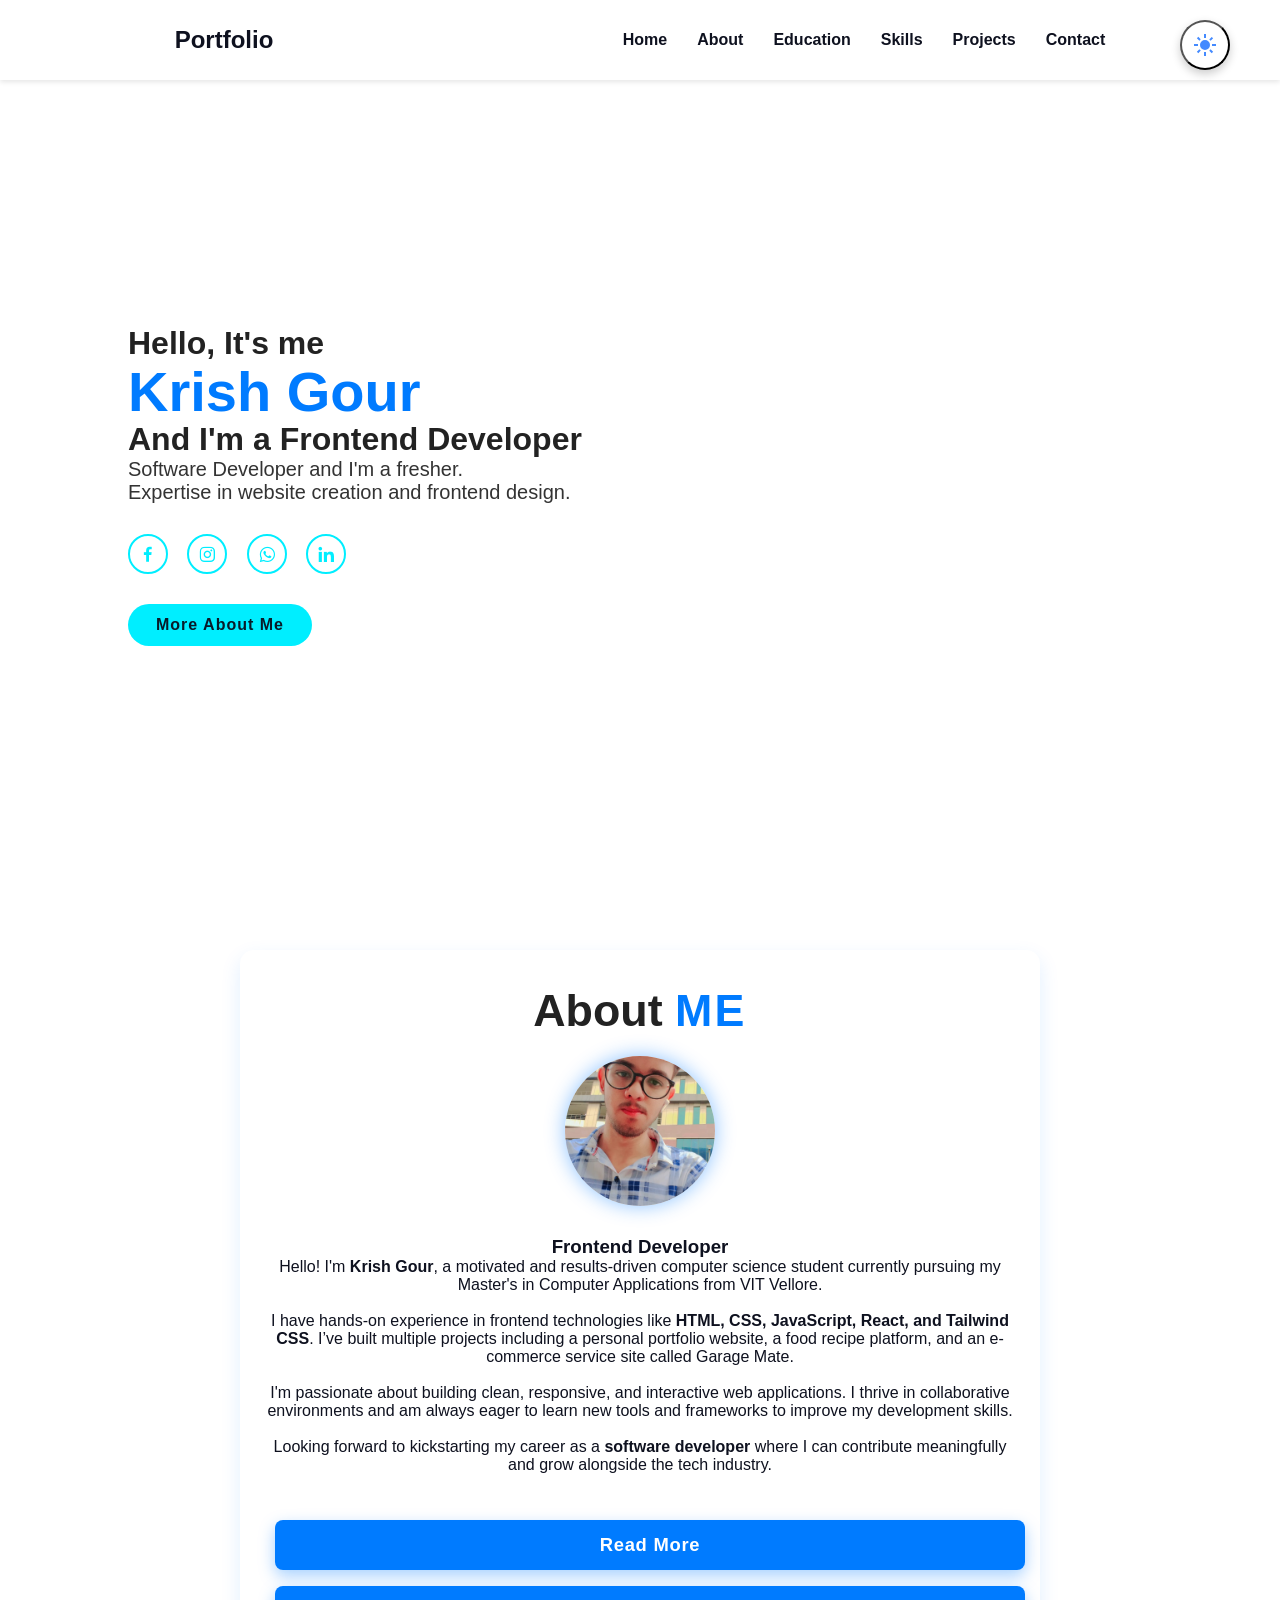
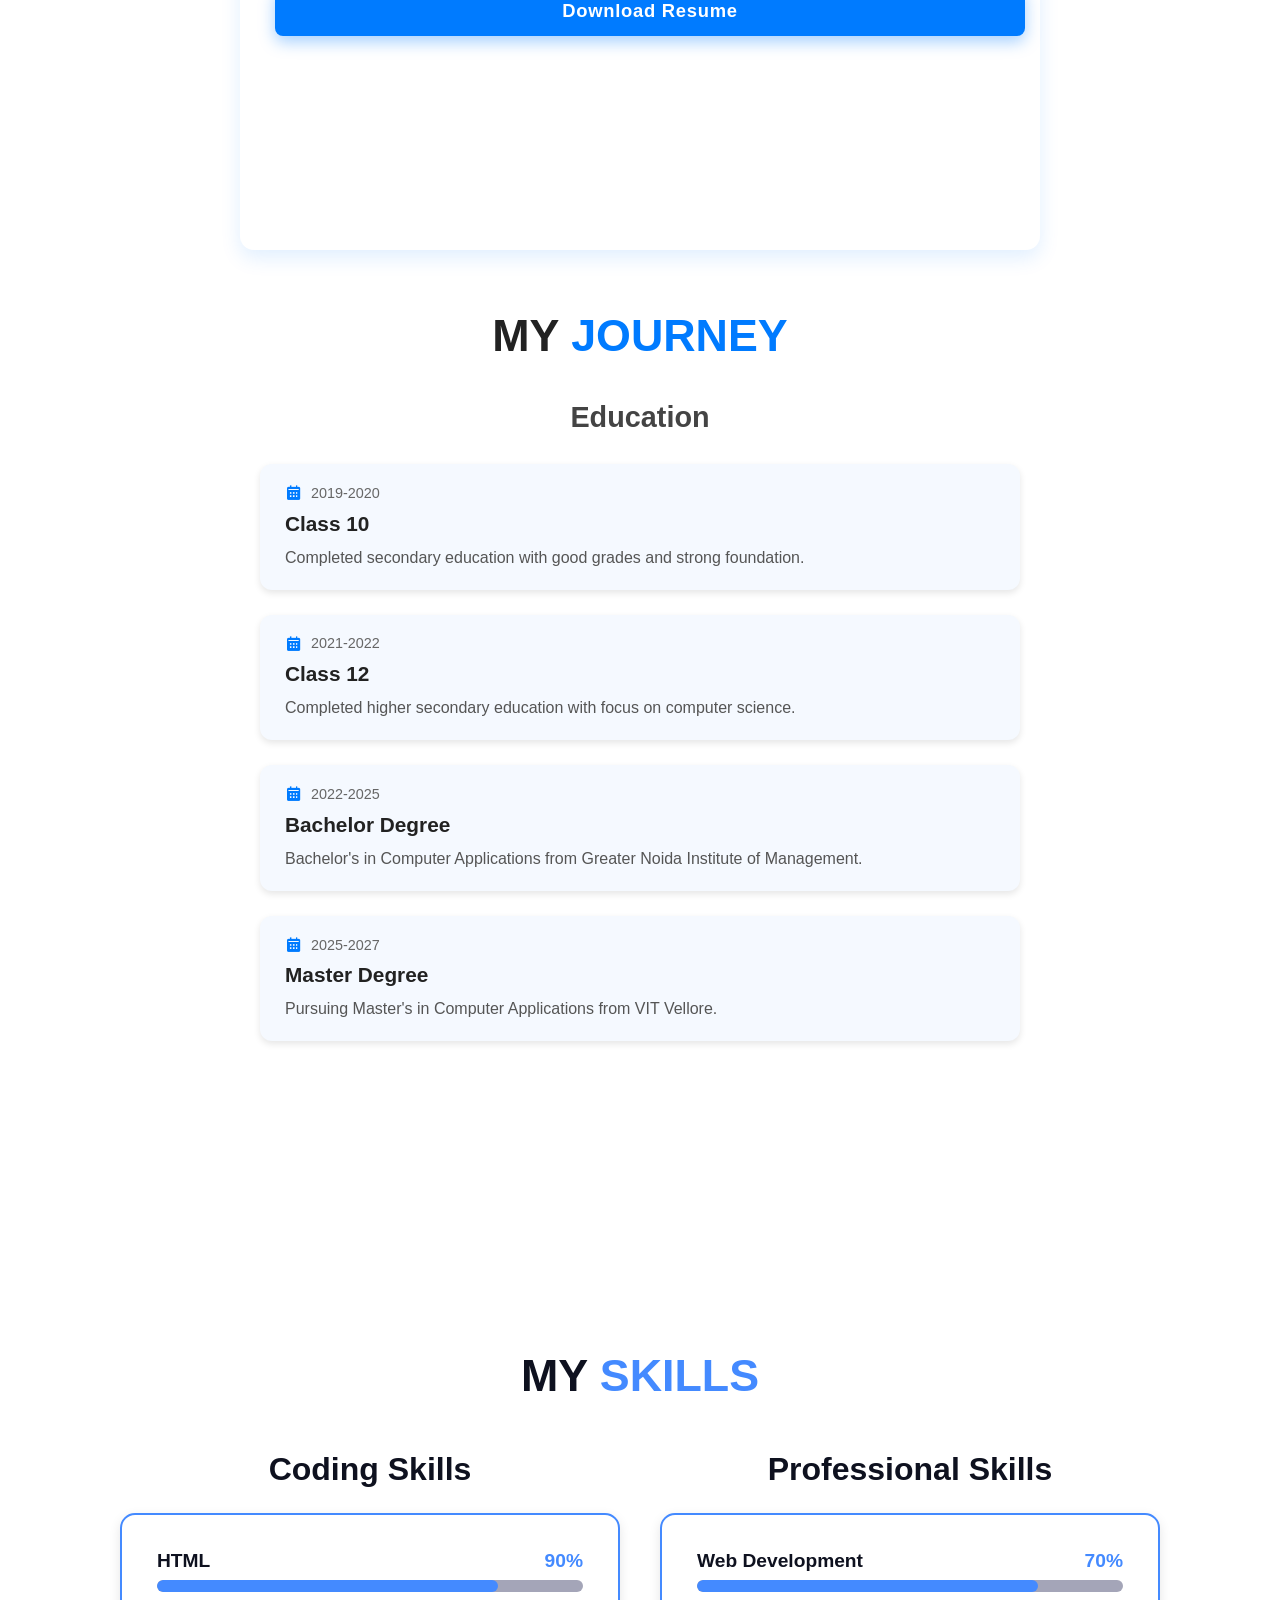
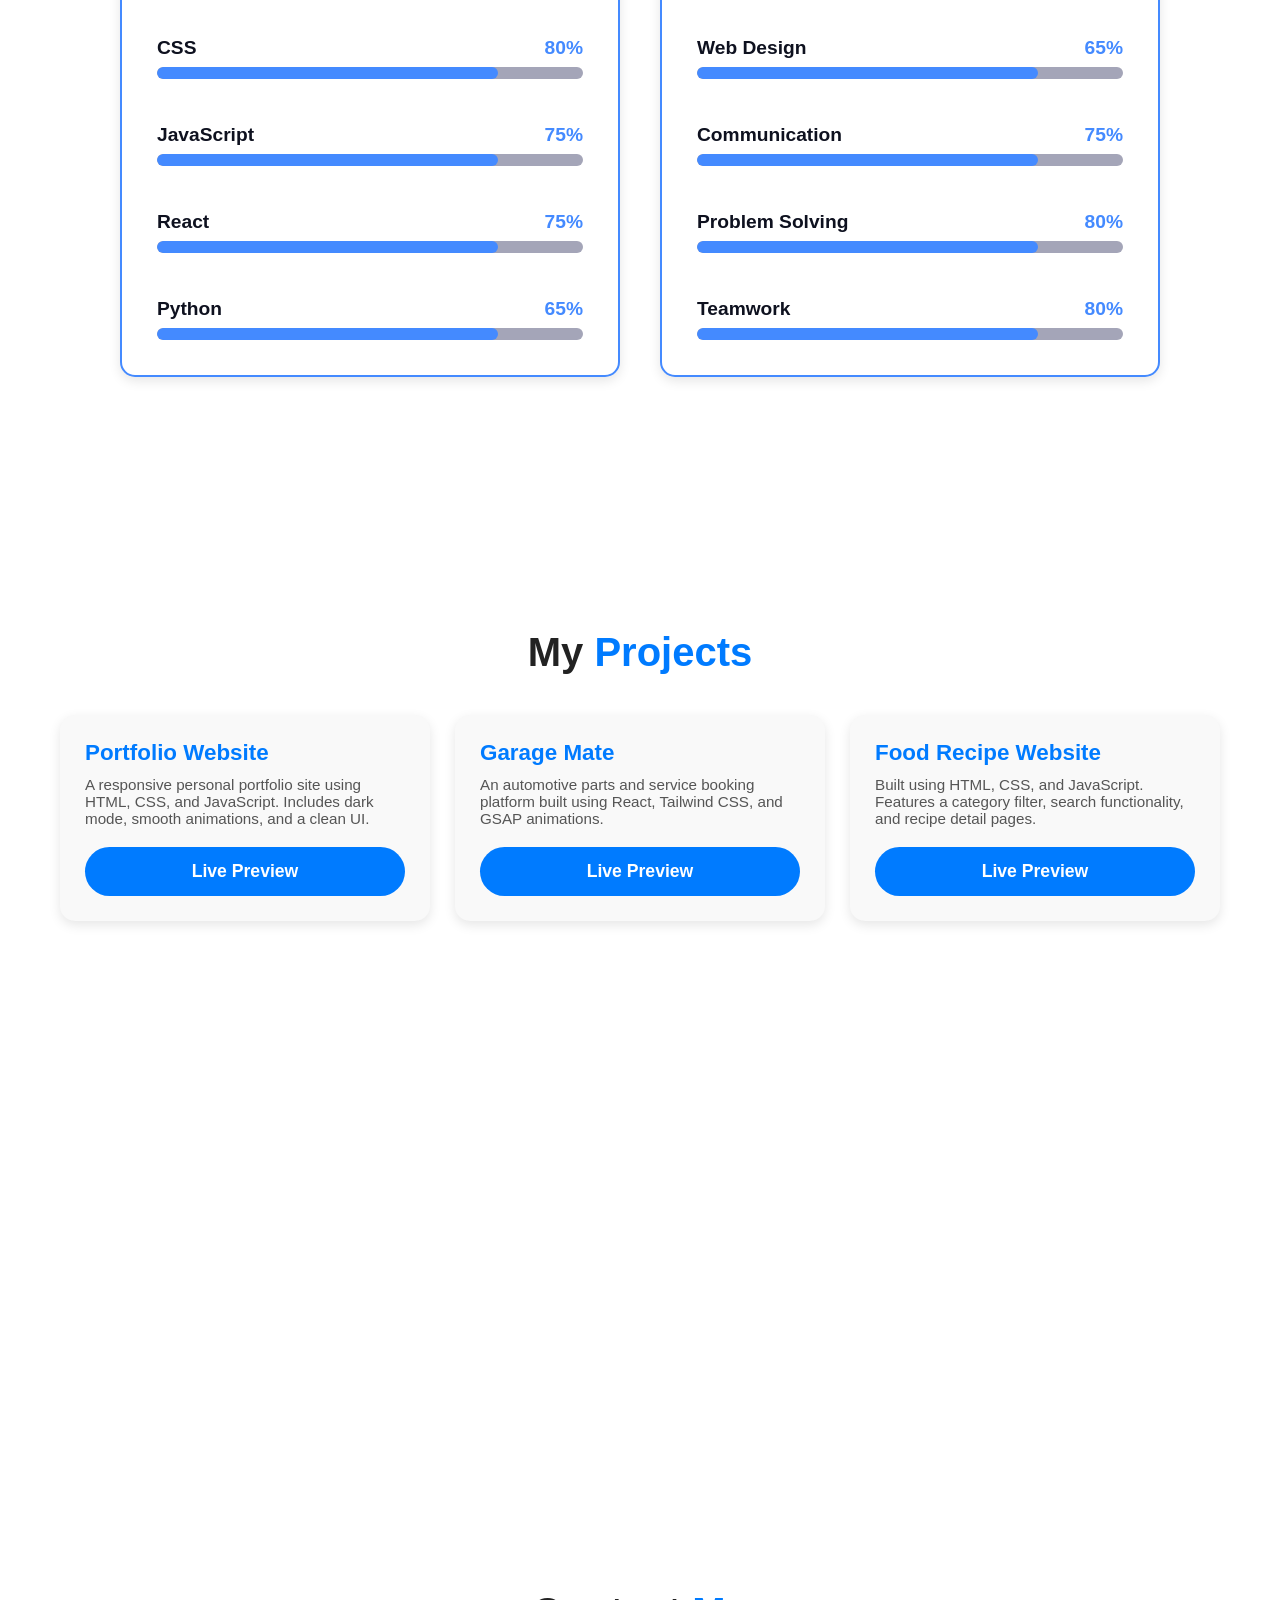
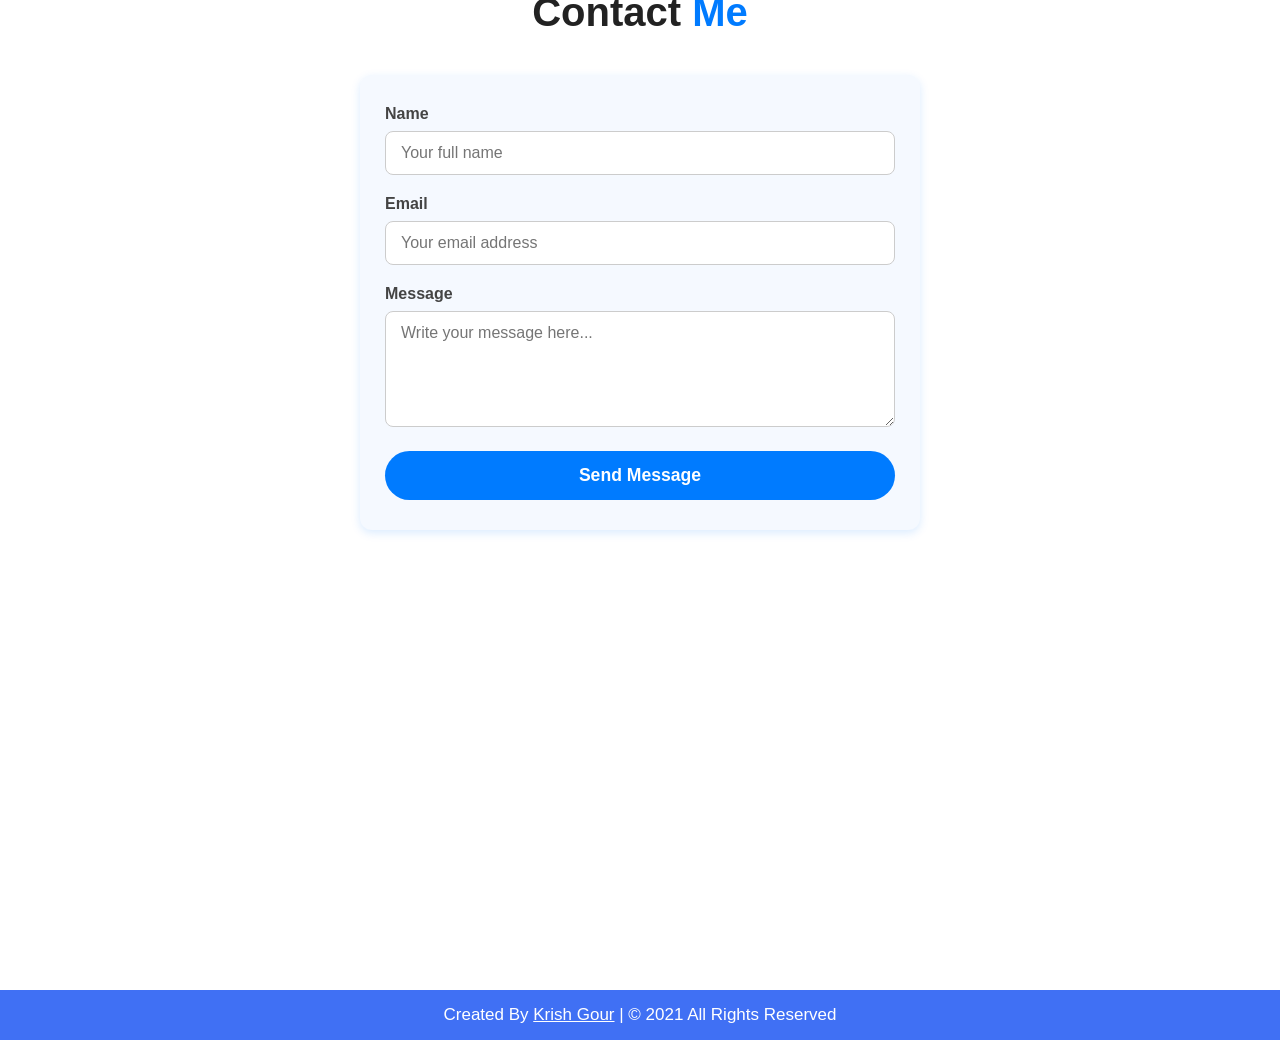
==== index.html @ 5a630e58 "Renamed portfolio.html to index.html" ====
<!DOCTYPE html>
<html lang="en">
<head>
    <meta charset="UTF-8">
    <meta name="viewport" content="width=device-width, initial-scale=1.0">
    <title>Portfolio</title>

    <!-- Google Icons + Boxicons -->
    <link rel="stylesheet" href="https://fonts.googleapis.com/css2?family=Material+Symbols+Rounded" />
    <link href='https://unpkg.com/boxicons@2.1.4/css/boxicons.min.css' rel='stylesheet'>

    <!-- Your Custom CSS -->
    <link rel="stylesheet" href="portfolio.css">
</head>
<body>

    <!-- Header -->
    <header>
        <h2 class="logo">Portfolio</h2>
        <input type="checkbox" id="checkbox-toggle">
        <label for="checkbox-toggle" class="hamburger">&#9776;</label>
        <div class="nav">
            <li><a href="#home">Home</a></li>
            <li><a href="#about">About</a></li>
            <li><a href="#education">Education</a></li>
            <li><a href="#skills">Skills</a></li>
            <li><a href="#projects">Projects</a></li>
            <li><a href="#contact">Contact</a></li>
        </div>
        <button class="switch_theme">
            <svg xmlns="http://www.w3.org/2000/svg" height="24px" viewBox="0 -960 960 960" width="24px">
                <path d="M480-280q-83 0-141.5-58.5T280-480q0-83 58.5-141.5T480-680q83 0 141.5 58.5T680-480q0 83-58.5 141.5T480-280ZM200-440H40v-80h160v80Zm720 0H760v-80h160v80ZM440-760v-160h80v160h-80Zm0 720v-160h80v160h-80ZM256-650l-101-97 57-59 96 100-52 56Zm492 496-97-101 53-55 101 97-57 59Zm-98-550 97-101 59 57-100 96-56-52ZM154-212l101-97 55 53-97 101-59-57Z"/>
            </svg>
            <svg xmlns="http://www.w3.org/2000/svg" height="24px" viewBox="0 -960 960 960" width="24px">
                <path d="M480-120q-150 0-255-105T120-480q0-150 105-255t255-105q14 0 27.5 1t26.5 3q-41 29-65.5 75.5T444-660q0 90 63 153t153 63q55 0 101-24.5t75-65.5q2 13 3 26.5t1 27.5q0 150-105 255T480-120Z"/>
            </svg>
        </button>
    </header>

    <!-- Home Section -->
    <section class="home" id="home">
        <div class="home-content">
            <h3>Hello, It's me</h3>
            <h1>Krish Gour</h1>
            <h3>And I'm a <span class="text">Frontend Developer</span></h3>
            <p>Software Developer and I'm a fresher.<br>Expertise in website creation and frontend design.</p>
            <div class="home-sci">
                <a href="#"><i class='bx bxl-facebook'></i></a>
                <a href="#"><i class='bx bxl-instagram' ></i></a>
                <a href="#"><i class='bx bxl-whatsapp' ></i></a>
                <a href="#"><i class='bx bxl-linkedin' ></i></a>  
            </div>
            <a href="#about" class="btn-box">More About Me</a>
        </div>
    </section>
<!-- about section -->
  <section class="about-section" id="about">
  <h2 class="heading">About <span>Me</span></h2>
  <div class="about-img">
    <img src="krish.jpg" alt="Krish Gour">
  </div>
  <div class="about-content">
    <h3>Frontend Developer</h3>
    <p>
      Hello! I'm <strong>Krish Gour</strong>, a motivated and results-driven computer science student currently pursuing my Master's in Computer Applications from VIT Vellore.
      <br><br>
      I have hands-on experience in frontend technologies like <strong>HTML, CSS, JavaScript, React, and Tailwind CSS</strong>. I’ve built multiple projects including a personal portfolio website, a food recipe platform, and an e-commerce service site called Garage Mate.
      <br><br>
      I'm passionate about building clean, responsive, and interactive web applications. I thrive in collaborative environments and am always eager to learn new tools and frameworks to improve my development skills.
      <br><br>
      Looking forward to kickstarting my career as a <strong>software developer</strong> where I can contribute meaningfully and grow alongside the tech industry.
    </p>
    
    <!-- Hidden extra content -->
    <div id="extra-content">
      <p>
        I’ve built multiple projects including a personal portfolio website, a food recipe platform, and an e-commerce service site called Garage Mate.
        I'm passionate about building clean, responsive, and interactive web applications.
      </p>
      <p>
        Looking forward to kickstarting my career as a software developer where I can contribute meaningfully and grow alongside the tech industry.
      </p>
    </div>
    
    <div class="btn-box-1" >
      <button class="btn" id="readMoreBtn">Read More</button>
      <a href="Krish gour resume (1).pdf" download class="btn">Download Resume</a>
    </div>
    

  </div>
</section>


    <!-- Education Section -->
   <section class="education" id="education">
  <h2>MY <span>JOURNEY</span></h2>
  <div class="education-row">
    <div class="education-column">
      <h3 class="title">Education</h3>
      <div class="education-box">
        
        <div class="education-content">
          <div class="content">
            <div class="year"><i class="bx bxs-calendar"></i> 2019-2020</div>
            <h3>Class 10</h3>
            <p>Completed secondary education with good grades and strong foundation.</p>
          </div>
        </div>
        
        <div class="education-content">
          <div class="content">
            <div class="year"><i class="bx bxs-calendar"></i> 2021-2022</div>
            <h3>Class 12</h3>
            <p>Completed higher secondary education with focus on computer science.</p>
          </div>
        </div>
        
        <div class="education-content">
          <div class="content">
            <div class="year"><i class="bx bxs-calendar"></i> 2022-2025</div>
            <h3>Bachelor Degree</h3>
            <p> Bachelor's in Computer Applications from Greater Noida Institute of Management.</p>
          </div>
        </div>
        
         <div class="education-content">
          <div class="content">
            <div class="year"><i class="bx bxs-calendar"></i>2025-2027</div>
            <h3>Master Degree</h3>
            <p>Pursuing Master's in Computer Applications from VIT Vellore.</p>
          </div>
        </div>
      </div>
    </div>
  </div>
</section>


   <!-- Skills Section -->
<section class="skills" id="skills">
  <h2>MY <span>SKILLS</span></h2>
  <div class="skills-row">
    
    <!-- Coding Skills -->
    <div class="skills-column">
      <h3 class="title">Coding Skills</h3>
      <div class="skills-box">
        <div class="skills-content">
          <div class="progress"><h3>HTML <span>90%</span></h3><div class="bar"><span style="width: 90%;"></span></div></div>
          <div class="progress"><h3>CSS <span>80%</span></h3><div class="bar"><span style="width: 80%;"></span></div></div>
          <div class="progress"><h3>JavaScript <span>75%</span></h3><div class="bar"><span style="width: 65%;"></span></div></div>
          <div class="progress"><h3>React <span>75%</span></h3><div class="bar"><span style="width: 55%;"></span></div></div>
          <div class="progress"><h3>Python <span>65%</span></h3><div class="bar"><span style="width: 40%;"></span></div></div>
        </div>
      </div>
    </div>

    <!-- Professional Skills -->
    <div class="skills-column">
      <h3 class="title">Professional Skills</h3>
      <div class="skills-box">
        <div class="skills-content">
          <div class="progress"><h3>Web Development <span>70%</span></h3><div class="bar"><span style="width: 70%;"></span></div></div>
          <div class="progress"><h3>Web Design <span>65%</span></h3><div class="bar"><span style="width: 65%;"></span></div></div>
          <div class="progress"><h3>Communication <span>75%</span></h3><div class="bar"><span style="width: 75%;"></span></div></div>
          <div class="progress"><h3>Problem Solving <span>80%</span></h3><div class="bar"><span style="width: 60%;"></span></div></div>
          <div class="progress"><h3>Teamwork <span>80%</span></h3><div class="bar"><span style="width: 80%;"></span></div></div>
        </div>
      </div>
    </div>

  </div>
</section>


   <section class="projects" id="projects">
  <h2 class="heading">My <span>Projects</span></h2>
  <div class="projects-container">

    <!-- Portfolio Website -->
    <div class="project-card">
      <h3>Portfolio Website</h3>
      <p>
        A responsive personal portfolio site using HTML, CSS, and JavaScript. Includes dark mode, smooth animations, and a clean UI.
      </p>
      <div class="project-links">
        <a href="http://127.0.0.1:5500/html/portfolio.html" target="_blank" class="btn">Live Preview</a>
        
      </div>
    </div>

    <!-- Garage Mate -->
    <div class="project-card">
      <h3>Garage Mate</h3>
      <p>
        An automotive parts and service booking platform built using React, Tailwind CSS, and GSAP animations.
      </p>
      <div class="project-links">
        <a href="http://192.168.1.12:8080/" target="_blank" class="btn">Live Preview</a>
      
      </div>
    </div>

    <!-- Food Recipe Website -->
    <div class="project-card">
      <h3>Food Recipe Website</h3>
      <p>
        Built using HTML, CSS, and JavaScript. Features a category filter, search functionality, and recipe detail pages.
      </p>
      <div class="project-links">
        <a href="http://127.0.0.1:5500/html/food.html" target="_blank" class="btn">Live Preview</a>
        
      </div>
    </div>

  </div>
</section>


    <!-- Contact Section -->
   <section class="contact" id="contact">
  <h2>Contact <span>Me</span></h2>
  <form class="contact-form" action="#" method="POST">
    <div class="form-group">
      <label for="name">Name</label>
      <input type="text" id="name" name="name" placeholder="Your full name" required>
    </div>
    <div class="form-group">
      <label for="email">Email</label>
      <input type="email" id="email" name="email" placeholder="Your email address" required>
    </div>
    <div class="form-group">
      <label for="message">Message</label>
      <textarea id="message" name="message" placeholder="Write your message here..." rows="5" required></textarea>
    </div>
    <button type="submit" class="btn">Send Message</button>
  </form>
</section>


    <!-- Footer -->
    <footer>
        <div class="text">
            <span>Created By <a href="#">Krish Gour</a> | &#169; 2021 All Rights Reserved</span>
        </div>
    </footer>

    <!-- JavaScript -->
    <script src="portfolio.js"></script>
</body>
</html>
---- portfolio.css ----
* {
  margin: 0;
  padding: 0;
  box-sizing: border-box;
  font-family: Verdana, Geneva, Tahoma, sans-serif;
}
html {
  scroll-behavior: smooth;
}
:root {
  --base-color: #ffffff;
  --text-color: #0e111f;
  --primary-color: #448aff;
  --accent-color: #ff9800;
  --secondary-color: #a4a5b8;
  --button-bg: #448aff;
  --button-text: #ffffff;
  --button-hover-bg: #ffffff;
  --button-hover-text: #101425;
}
.darkmode {
  --base-color: #0e111f;
  --text-color: #ffffff;
  --primary-color: #448aff;
  --accent-color: #ff9800;
  --secondary-color: #a4a5b8;
  --button-bg: #448aff;
  --button-text: #ffffff;
  --button-hover-bg: #ffffff;
  --button-hover-text: #101425;
}
body {
  background: var(--base-color);
  color: var(--text-color);
  transition: background 0.3s, color 0.3s;
}
.darkmode body {
  background: linear-gradient(135deg, #101425 0%, #0f172a 100%);
}
header {
  display: flex;
  align-items: center;
  justify-content: space-around;
  position: fixed;
  top: 0;
  width: 100%;
  height: 80px;
  background-color: var(--base-color);
  box-shadow: 0px 2px 5px rgba(0, 0, 0, 0.1);
  z-index: 100;
  transition: all 0.2s ease;
}
.logo {
  font-weight: bold;
  color: var(--text-color);
  transition: all 0.2s ease;
}
.nav {
  display: flex;
  gap: 30px;
  color: var(--text-color);
}
li {
  list-style: none;
}
li a {
  text-decoration: none;
  font-weight: bold;
  color: var(--text-color);
  transition: all 0.2s ease;
}
li a:hover {
  color: var(--primary-color);
}
#checkbox-toggle,
.hamburger {
  display: none;
}
.switch_theme {
  display: flex;
  align-items: center;
  justify-content: center;
  position: fixed;
  top: 20px;
  right: 50px;
  cursor: pointer;
  border-radius: 50%;
  background: var(--base-color);
  height: 50px;
  width: 50px;
  padding: 0;
  transition: background-color 0.3s;
  box-shadow: 0px 4px 10px rgba(0, 0, 0, 0.2);
}
.switch_theme svg {
  fill: var(--primary-color);
}
.switch_theme svg:last-child {
  display: none;
}
.darkmode .switch_theme svg:first-child {
  display: none;
}
.darkmode .switch_theme svg:last-child {
  display: block;
}
section {
  height: 100vh;
  padding: 100px 40px 40px;
  scroll-margin-top: 100px; 
}

.home {
  position: relative;
  width: 100%;
  justify-content: space-between;
  height: 100vh;
  background: url('../html/images/home-bg.jpg') no-repeat center center/cover;
  padding: 70px 10% 0;
  display: flex;
  align-items: center;
}

.home-content {
  max-width: 600px;
}

.home-content h3 {
  color: #222; 
   font-size: 32px;
  font-weight: 700;
}

.home-content h1 {
  color: #007bff; 
  font-size: 56px;
  font-weight: 700;
  margin: -3px 0;
}

.home-content p {
  color: #333; 
  font-size: 20px;
}


.home-sci a {
  display: inline-flex;
  align-items: center;
  border-radius: 50%;
  color: #0ef;
  border: 2px solid #0ef;
  justify-content: center;
  width: 40px;
  font-size: 20px;
  height: 40px;
  font-weight: 600;
  background: transparent;
  margin: 30px 15px 30px 0;
  text-decoration: none;
  transition: all 0.3s ease;
}

.home-sci a:hover {
  background: #0ef;
  color: #081b29;
  box-shadow: 0 0 20px #0ef;
}

.btn-box {
  display: inline-block;
  padding: 12px 28px;
  font-size: 16px;
  letter-spacing: 1px;
  color: #081b29;
  background: #0ef;
  text-decoration: none;
  border-radius: 40px;
  font-weight: bold;
  transition: box-shadow 0.3s ease, background-color 0.3s ease;
}

.btn-box:hover {
  box-shadow: 0px 2px 5px rgba(0, 0, 0, 0.5);
  background-color: #0cc; /* Slightly darker on hover */
}

/* === Dark Mode Styles === */
body.darkmode .home {
  background: #121826 url('../html/images/home-bg-dark.jpg') no-repeat center center/cover;
}

body.darkmode .home-content h3 {
  color: #a0c8ff;
}

body.darkmode .home-content h1 {
  color: #79aaff;
}

body.darkmode .home-content p {
  color: #c0d8ff;
}

body.darkmode .home-sci a {
  color: #79aaff;
  border-color: #79aaff;
  background: transparent;
}

body.darkmode .home-sci a:hover {
  background: #79aaff;
  color: #121826;
  box-shadow: 0 0 20px #79aaff;
}

body.darkmode .btn-box {
  background: #79aaff;
  color: #121826;
  box-shadow: 0 5px 15px rgba(121, 170, 255, 0.4);
}

body.darkmode .btn-box:hover {
  background-color: #4d7fcc;
  box-shadow: 0 8px 20px rgba(77, 127, 204, 0.7);
}

/* ========== About Section ========== */
/* Container */
.about-section {
  max-width: 800px;
  margin: 50px auto;
  padding: 35px 25px;
  text-align: center;
  font-family: 'Segoe UI', Tahoma, Geneva, Verdana, sans-serif;
  border-radius: 14px;
  box-shadow: 0 8px 20px rgba(0, 123, 255, 0.12);
  word-wrap: break-word;
  transition: box-shadow 0.3s ease;
}
.about-section:hover {
  box-shadow: 0 14px 30px rgba(0, 123, 255, 0.22);
}
/* Heading */
.about-section h2.heading {
  font-size: 2.8rem;
  font-weight: 700;
  margin-bottom: 20px;
  color: #222;
}

.about-section h2.heading span {
  color: #007bff; /* nice blue */
  font-weight: 800;
  text-transform: uppercase;
  letter-spacing: 0.05em;
}

/* Profile Image */
.about-img {
   width: 150px;
  height: 150px;
  margin: 0 auto 30px auto;
  border-radius: 50%;
  overflow: hidden;
  box-shadow: 0 0 20px rgba(0, 123, 255, 0.45);
  transition: transform 0.35s ease, box-shadow 0.35s ease;
  cursor: pointer;
}

.about-img:hover {
  box-shadow: 0 0 35px rgba(0, 123, 255, 0.65);
}

.about-img img {
  width: 100%;
  height: 100%;
  object-fit: cover;
  filter: drop-shadow(1px 2px 2px rgba(0,0,0,0.1));
}


.about-content p,
.about-content h3 {
  word-break: break-word;
  max-width: 100%;
  margin-left: auto;
  margin-right: auto;
}

.btn-box-1 {
  margin-top: 18px;
  text-align: center;
}

.btn-box-1 .btn {
  background-color: #007bff;
  color: #fff;
  border: none;
  padding: 14px 34px;
  font-size: 1.15rem;
  font-weight: 600;
  border-radius: 8px;
  cursor: pointer;
  box-shadow: 0 6px 16px rgba(0, 123, 255, 0.35);
  transition: background-color 0.3s ease, box-shadow 0.3s ease, transform 0.2s ease;
  user-select: none;
  display: inline-block;
  text-decoration: none;
  letter-spacing: 0.04em;
  margin: 8px 10px; 
}

.btn-box-1 .btn:hover {
  background-color: #0056b3;
  box-shadow: 0 10px 24px rgba(0, 86, 179, 0.55);
  transform: scale(1.07);
}

.btn-box-1 .btn:focus {
  outline: none;
  box-shadow: 0 0 0 4px rgba(0, 123, 255, 0.6);
}

.btn-box-1 .btn:focus {
  outline: none;
  box-shadow: 0 0 0 4px rgba(0, 123, 255, 0.6);
}

#extra-content {
  max-height: 0;
  overflow: hidden;
  transition: max-height 0.5s ease;
  margin-top: 20px;
  color: #555;
  letter-spacing: 0.01em;
}

#extra-content.show {
  max-height: 600px;
}

@media (max-width: 768px) {
  .about-section {
    max-width: 90%;
    padding: 25px 20px;
  }
}

@media (max-width: 600px) {
  .about-img {
    width: 120px;
    height: 120px;
  }
  .about-content h3 {
    font-size: 1.3rem;
  }
  .about-content p {
    font-size: 1rem;
  }
  .btn-box-1 .btn {
    padding: 12px 28px;
    font-size: 1rem;
  }
}


/* ========== education Section ========== */
.education {
  max-width: 800px;
  margin: 60px auto;
  padding: 0 20px;
  font-family: 'Segoe UI', Tahoma, Geneva, Verdana, sans-serif;
  color: #333;
  transition: background 0.3s ease, color 0.3s ease;
}

/* Heading */
.education h2 {
  text-align: center;
  font-size: 2.8rem;
  margin-bottom: 40px;
  font-weight: 700;
  color: #222;
}

.education h2 span {
  color: #007bff;
}

/* Row */
.education-row {
  display: flex;
  justify-content: center;
}

/* Column */
.education-column {
  width: 100%;
}

/* Title */
.education-column .title {
  font-size: 1.8rem;
  margin-bottom: 30px;
  text-align: center;
  font-weight: 600;
  color: #444;
}

/* Box */
.education-box {
  display: flex;
  flex-direction: column;
  gap: 25px;
}

/* Single entry */
.education-content {
  background: #f5f9ff;
  padding: 20px 25px;
  border-radius: 12px;
  box-shadow: 0 3px 7px rgba(0,0,0,0.1);
  transition: box-shadow 0.3s ease, background 0.3s ease;
}

.education-content:hover {
  box-shadow: 0 6px 18px rgba(0,123,255,0.3);
}

.content {
  position: relative;
}

/* Year + icon */
.year {
  font-size: 0.9rem;
  color: #666;
  margin-bottom: 10px;
  display: flex;
  align-items: center;
  gap: 8px;
}

.year i {
  color: #007bff;
  font-size: 1.1rem;
}

/* Title inside card */
.education-content h3 {
  margin: 0 0 10px;
  font-size: 1.3rem;
  color: #222;
}

/* Paragraph */
.education-content p {
  margin: 0;
  font-size: 1rem;
  line-height: 1.5;
  color: #555;
}

/* ---------------- DARK MODE SUPPORT ---------------- */

body.darkmode .education {
  color: #e0e6f1;
}

body.darkmode .education h2 {
  color: #90caf9;
}

body.darkmode .education h2 span {
  color: #64b5f6;
}

body.darkmode .education-column .title {
  color: #a3bffa;
}

body.darkmode .education-content {
  background-color: #1e293b;
  box-shadow: 0 3px 7px rgba(0, 0, 0, 0.7);
  color: #cbd5e1;
}

body.darkmode .education-content:hover {
  box-shadow: 0 6px 18px rgba(100, 181, 246, 0.6);
}

body.darkmode .year {
  color: #a3bffa;
}

body.darkmode .year i {
  color: #64b5f6;
}

body.darkmode .education-content h3 {
  color: #e3eafc;
}

body.darkmode .education-content p {
  color: #cfd8fc;
}
/* Responsive for smaller screens */
@media (max-width: 600px) {
  .education {
    padding: 0 15px;
  }
}

/* skills section */
/* ------------------- SKILLS SECTION ------------------- */
.skills {
  background-color: var(--base-color);
  padding: 80px 20px;
  text-align: center;
}

.skills h2 {
  font-size: 2.8rem;
  font-weight: 700;
  margin-bottom: 50px;
  color: var(--text-color);
}

.skills h2 span {
  color: var(--primary-color);
}

/* Flex row of skill columns */
.skills-row {
  display: flex;
  flex-wrap: wrap;
  justify-content: center;
  gap: 40px;
}

/* Each column (Coding / Professional) */
.skills-column {
  flex: 1 1 400px;
  max-width: 500px;
}

/* Column title */
.skills-column .title {
  font-size: 2rem;
  margin-bottom: 25px;
  font-weight: 600;
  color: var(--text-color);
}

/* Skills Box */
.skills-box {
  background: var(--base-color);
  border: 2px solid var(--primary-color);
  border-radius: 15px;
  padding: 25px;
  box-shadow: 0 4px 12px rgba(0,0,0,0.1);
  transition: transform 0.3s ease, box-shadow 0.3s ease;
}

.skills-box:hover {
  transform: translateY(-5px);
  box-shadow: 0 10px 30px rgba(0, 123, 255, 0.2);
}

/* Skills content (list of skills) */
.skills-content {
  display: flex;
  flex-direction: column;
  gap: 25px;
}

/* Individual skill progress */
.progress {
  background-color: transparent;
  padding: 10px;
  border-radius: 12px;
  transition: all 0.3s ease;
}

.progress:hover {
  background-color: rgba(0, 123, 255, 0.05);
  transform: scale(1.02);
  box-shadow: 0 5px 15px rgba(0, 123, 255, 0.1);
}

.progress h3 {
  display: flex;
  justify-content: space-between;
  font-size: 1.2rem;
  color: var(--text-color);
  margin-bottom: 8px;
  font-weight: 600;
}

.progress h3 span {
  color: var(--primary-color);
}

/* Bar background */
.progress .bar {
  position: relative;
  height: 12px;
  background-color: var(--secondary-color);
  border-radius: 10px;
  overflow: hidden;
}

/* Animated bar fill */
.progress .bar span {
  display: block;
  height: 100%;
  width: 0;
  background-color: var(--primary-color);
  border-radius: 10px;
  animation: fillBar 2s ease forwards;
}

/* Animate the progress bar fill */
@keyframes fillBar {
  from {
    width: 0;
  }
  to {
    width: var(--skill-percent, 80%);
  }
}

/* DARK MODE SUPPORT */
.darkmode .skills {
  background-color: #0e111f;
}

.darkmode .skills-column .title,
.darkmode .progress h3 {
  color: #fff;
}

.darkmode .skills-box {
  background-color: #1e293b;
  border-color: #448aff;
  box-shadow: 0 4px 15px rgba(255,255,255,0.05);
}

.darkmode .progress .bar {
  background-color: #334155;
}

.darkmode .progress .bar span {
  background-color: #448aff;
}
.darkmode .progress:hover {
  background-color: rgba(68, 138, 255, 0.08);
  box-shadow: 0 5px 15px rgba(68, 138, 255, 0.1);
}

/* ===== Projects Section ===== */
.projects {
  max-width: 1200px;
  margin: 60px auto;
  padding: 0 20px;
  font-family: 'Segoe UI', Tahoma, Geneva, Verdana, sans-serif;
}

.projects .heading {
  text-align: center;
  font-size: 2.5rem;
  margin-bottom: 40px;
  color: #222;
}

.projects .heading span {
  color: #007bff;
}

.projects-container {
  display: grid;
  grid-template-columns: repeat(auto-fit, minmax(300px, 1fr));
  gap: 25px;
}

.project-card {
  background: #f9f9f9;
  padding: 25px;
  border-radius: 15px;
  box-shadow: 0 4px 12px rgba(0,0,0,0.1);
  transition: transform 0.3s ease, box-shadow 0.3s ease;
}

.project-card:hover {
  transform: translateY(-5px);
  box-shadow: 0 10px 25px rgba(0, 123, 255, 0.15);
}

.project-card h3 {
  margin-bottom: 10px;
  color: #007bff;
  font-size: 1.4rem;
}

.project-card p {
  font-size: 0.95rem;
  color: #555;
  margin-bottom: 20px;
}

.project-links {
  display: flex;
  gap: 12px;
  flex-wrap: wrap;
}

/* Button Styles */
.btn {
  display: inline-block;
  padding: 10px 22px;
  border-radius: 25px;
  font-size: 0.95rem;
  font-weight: 600;
  text-decoration: none;
  border: none;
  background: #007bff;
  color: white;
  transition: background-color 0.3s ease, transform 0.3s ease;
}

.btn:hover {
  background-color: #0056b3;
  transform: scale(1.05);
}

/* 🌙 Dark Mode Support */
body.dark-mode .projects .heading,
body.dark-mode .project-card h3 {
  color: #00bfff;
}

body.dark-mode .project-card {
  background: #1e293b;
  box-shadow: 0 5px 15px rgba(0,0,0,0.2);
}

body.dark-mode .project-card p {
  color: #ccc;
}

body.dark-mode .btn-outline {
  border-color: #00bfff;
  color: #00bfff;
}

body.dark-mode .btn-outline:hover {
  background: #00bfff;
  color: #000;
}


/* ===== Contact Section ===== */
.contact {
  max-width: 600px;
  margin: 50px auto 100px;
  padding: 0 20px;
  font-family: 'Segoe UI', Tahoma, Geneva, Verdana, sans-serif;
  color: #333;
}

.contact h2 {
  text-align: center;
  font-size: 2.5rem;
  margin-bottom: 40px;
  font-weight: 700;
  color: #222;
}

.contact h2 span {
  color: #007bff;
}

/* Form styles */
.contact-form {
  background-color: #f5f9ff;
  padding: 30px 25px;
  border-radius: 12px;
  box-shadow: 0 3px 10px rgba(0, 123, 255, 0.15);
  transition: box-shadow 0.3s ease;
}

.contact-form:hover {
  box-shadow: 0 6px 20px rgba(0, 123, 255, 0.3);
}

.form-group {
  margin-bottom: 20px;
}

.form-group label {
  display: block;
  font-weight: 600;
  margin-bottom: 8px;
  color: #444;
}

.form-group input,
.form-group textarea {
  width: 100%;
  padding: 12px 15px;
  border: 1.8px solid #ccc;
  border-radius: 8px;
  font-size: 1rem;
  font-family: inherit;
  resize: vertical;
  transition: border-color 0.3s ease;
}

.form-group input:focus,
.form-group textarea:focus {
  border-color: #007bff;
  outline: none;
}

/* Button styles */
.btn {
  display: inline-block;
  background-color: #007bff;
  color: white;
  padding: 14px 45px;
  border-radius: 25px;
  font-weight: 600;
  font-size: 1.1rem;
  border: none;
  cursor: pointer;
  transition: background-color 0.3s ease, box-shadow 0.3s ease;
  text-align: center;
  width: 100%;
}

.btn:hover {
  background-color: #0056b3;
  box-shadow: 0 5px 15px rgba(0, 86, 179, 0.4);
}

.btn:active {
  transform: translateY(2px);
  box-shadow: none;
}

/* Dark mode styles */
body.darkmode .contact {
  color: #ddd;
}

body.darkmode .contact h2,
body.darkmode .contact h2 span {
  color: #a8cdf4;
}

body.darkmode .contact-form {
  background-color: #1e293b;
  box-shadow: 0 3px 10px rgba(3, 37, 65, 0.9);
}

body.darkmode .contact-form:hover {
  box-shadow: 0 6px 20px rgba(0, 123, 255, 0.6);
}

body.darkmode .form-group label {
  color: #a8cdf4;
}

body.darkmode .form-group input,
body.darkmode .form-group textarea {
  background-color: #334155;
  border-color: #4f6dff;
  color: #ddd;
}

body.darkmode .form-group input:focus,
body.darkmode .form-group textarea:focus {
  border-color: #a8cdf4;
  background-color: #1e293b;
}

body.darkmode .btn {
  background-color: #4f6dff;
  color: #f0f0f0;
}

body.darkmode .btn:hover {
  background-color: #3a56e3;
  box-shadow: 0 5px 15px rgba(79, 109, 255, 0.7);
}


/* Footer CSS */
footer{
  background: #4070f4;
  padding: 15px 0;
  text-align: center;
  font-family: 'Poppins', sans-serif;
}
footer .text span{
  font-size: 17px;
  font-weight: 400;
  color: #fff;
}
footer .text span a{
  font-weight: 500;
  color: #FFF;
}
footer .text span a:hover{
  text-decoration: underline;
}
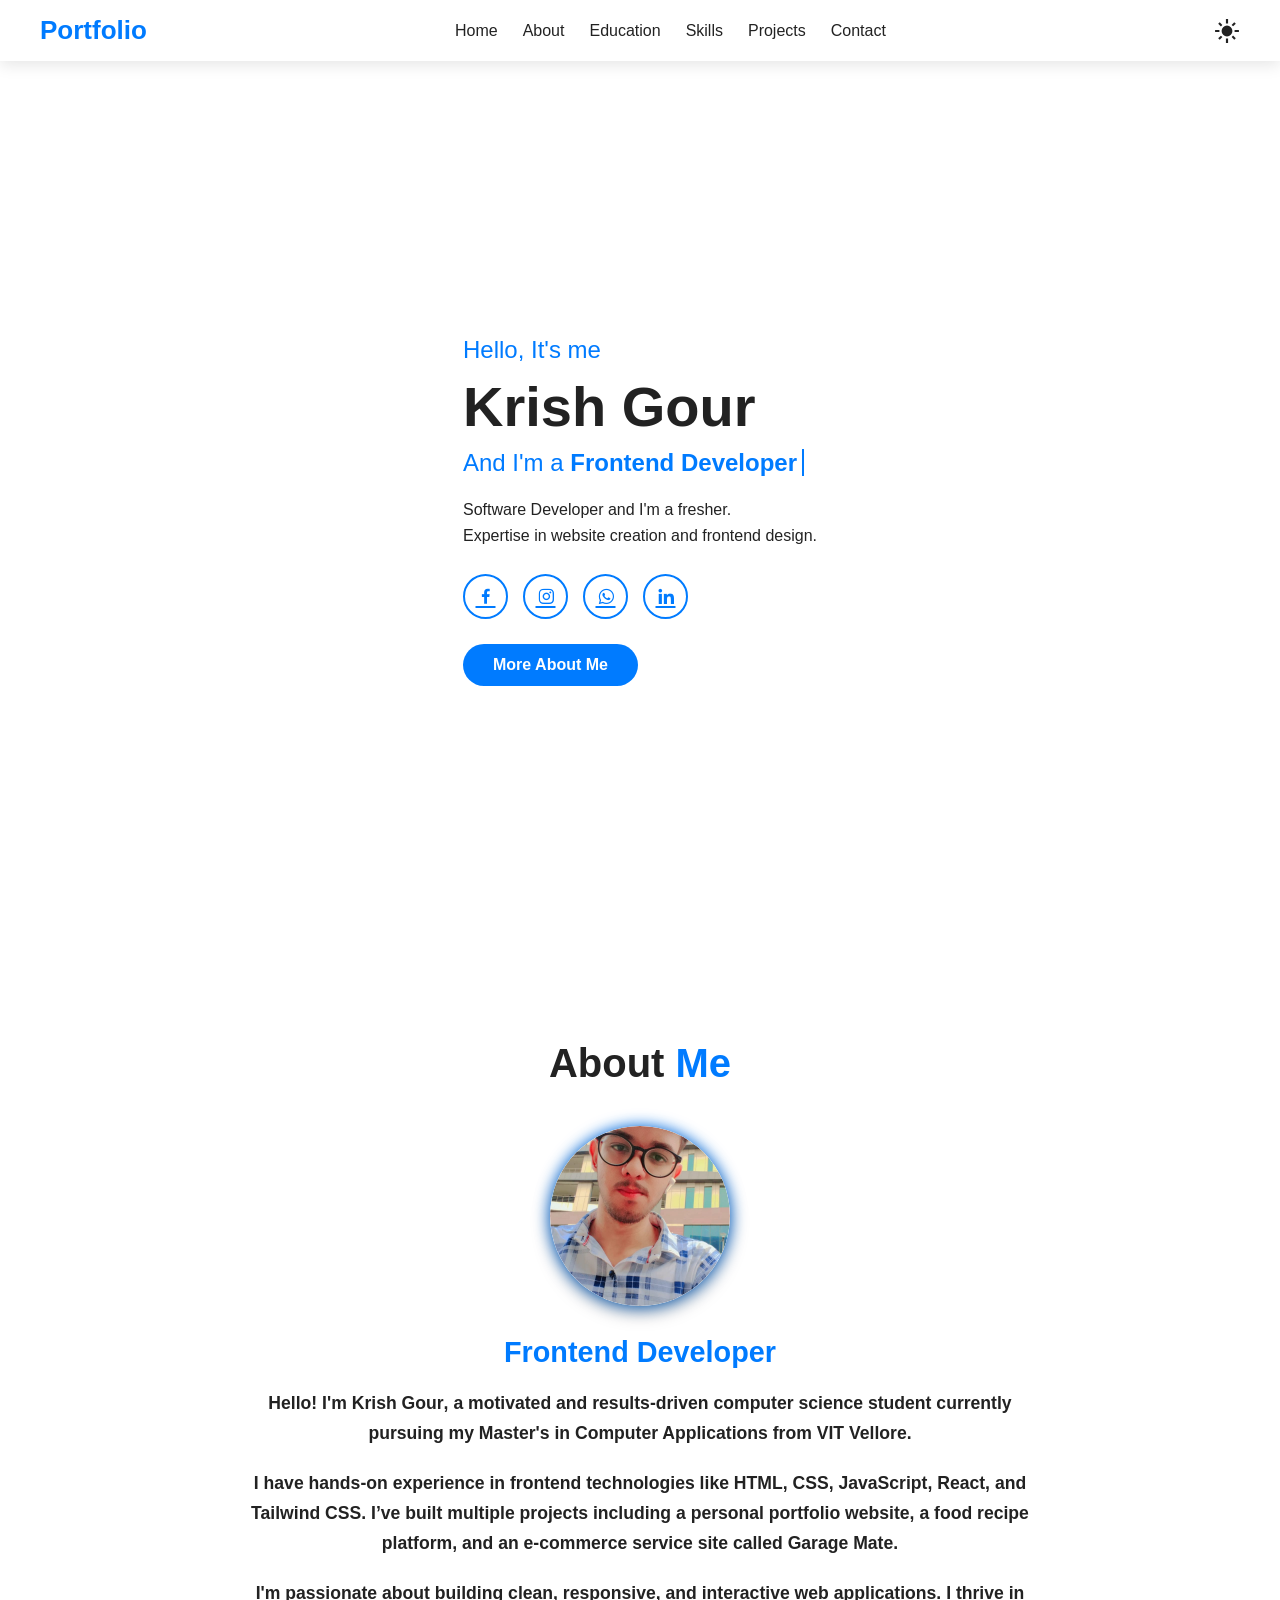
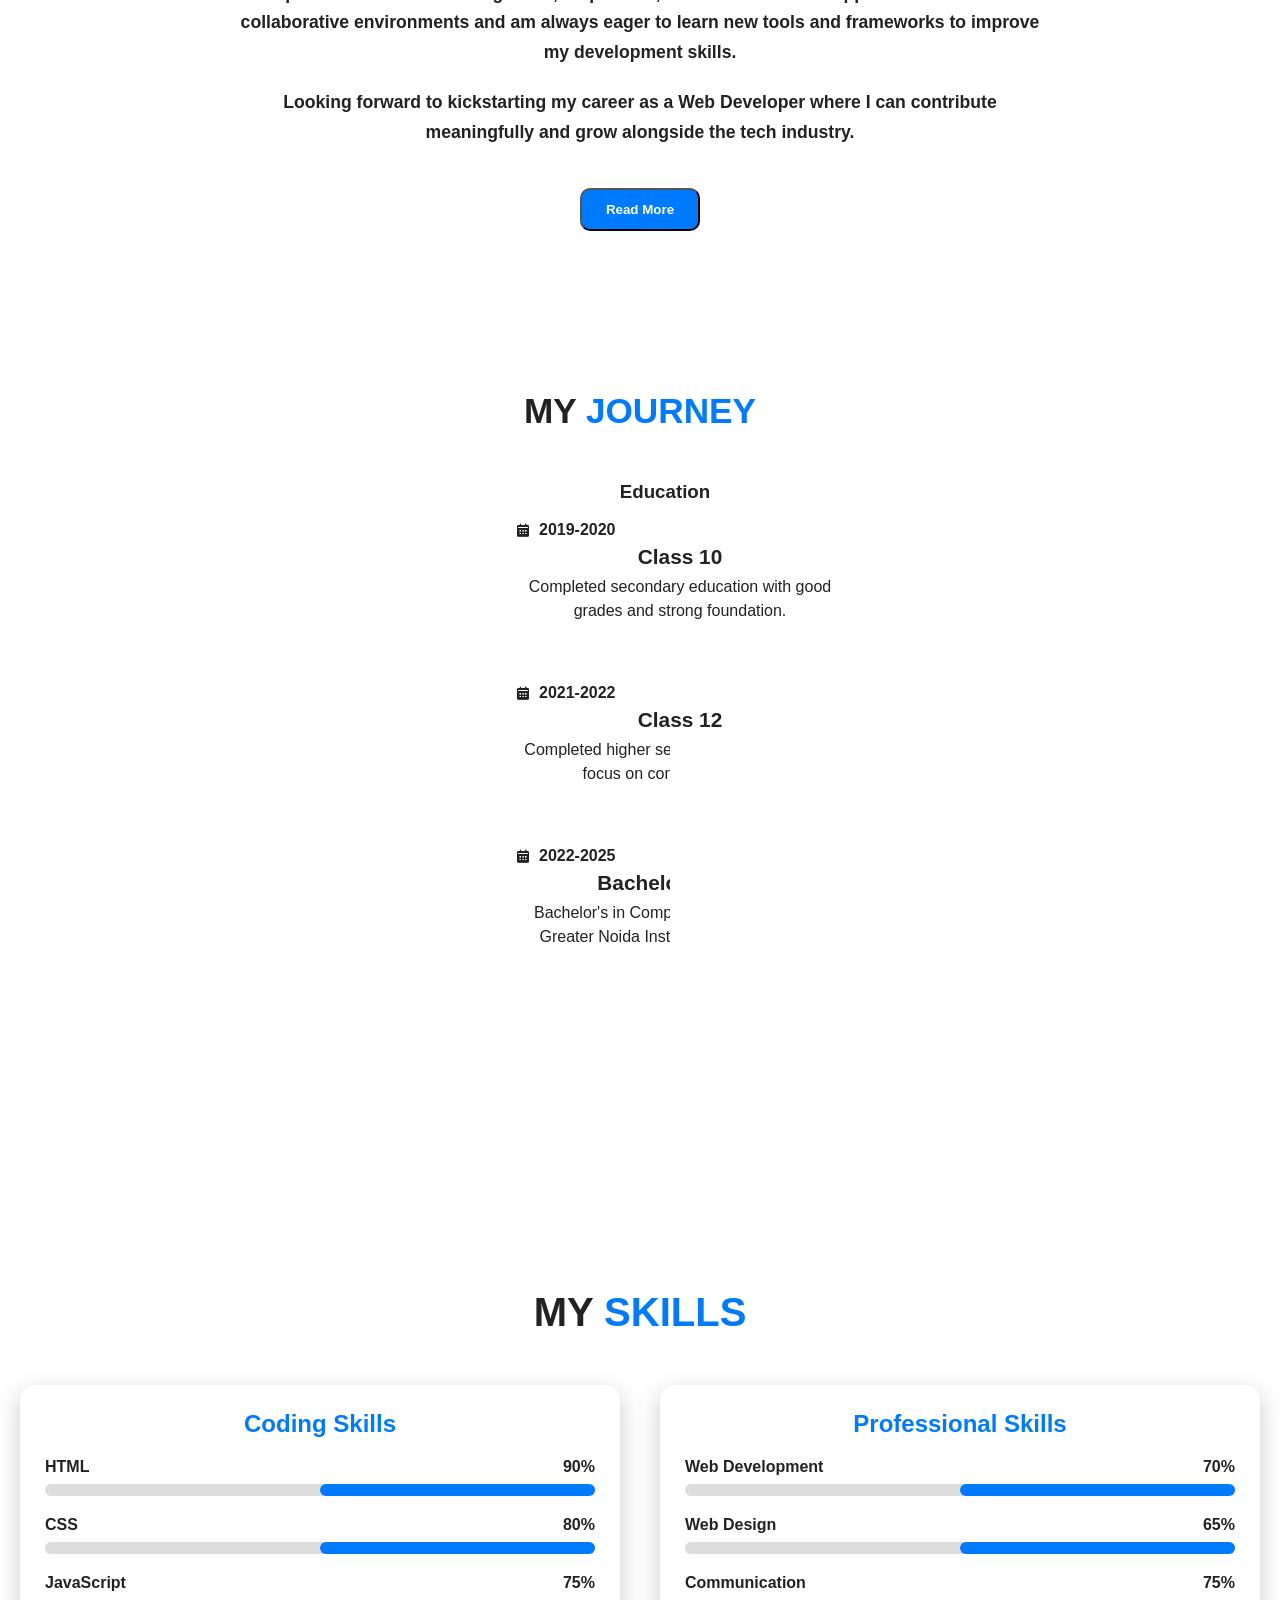
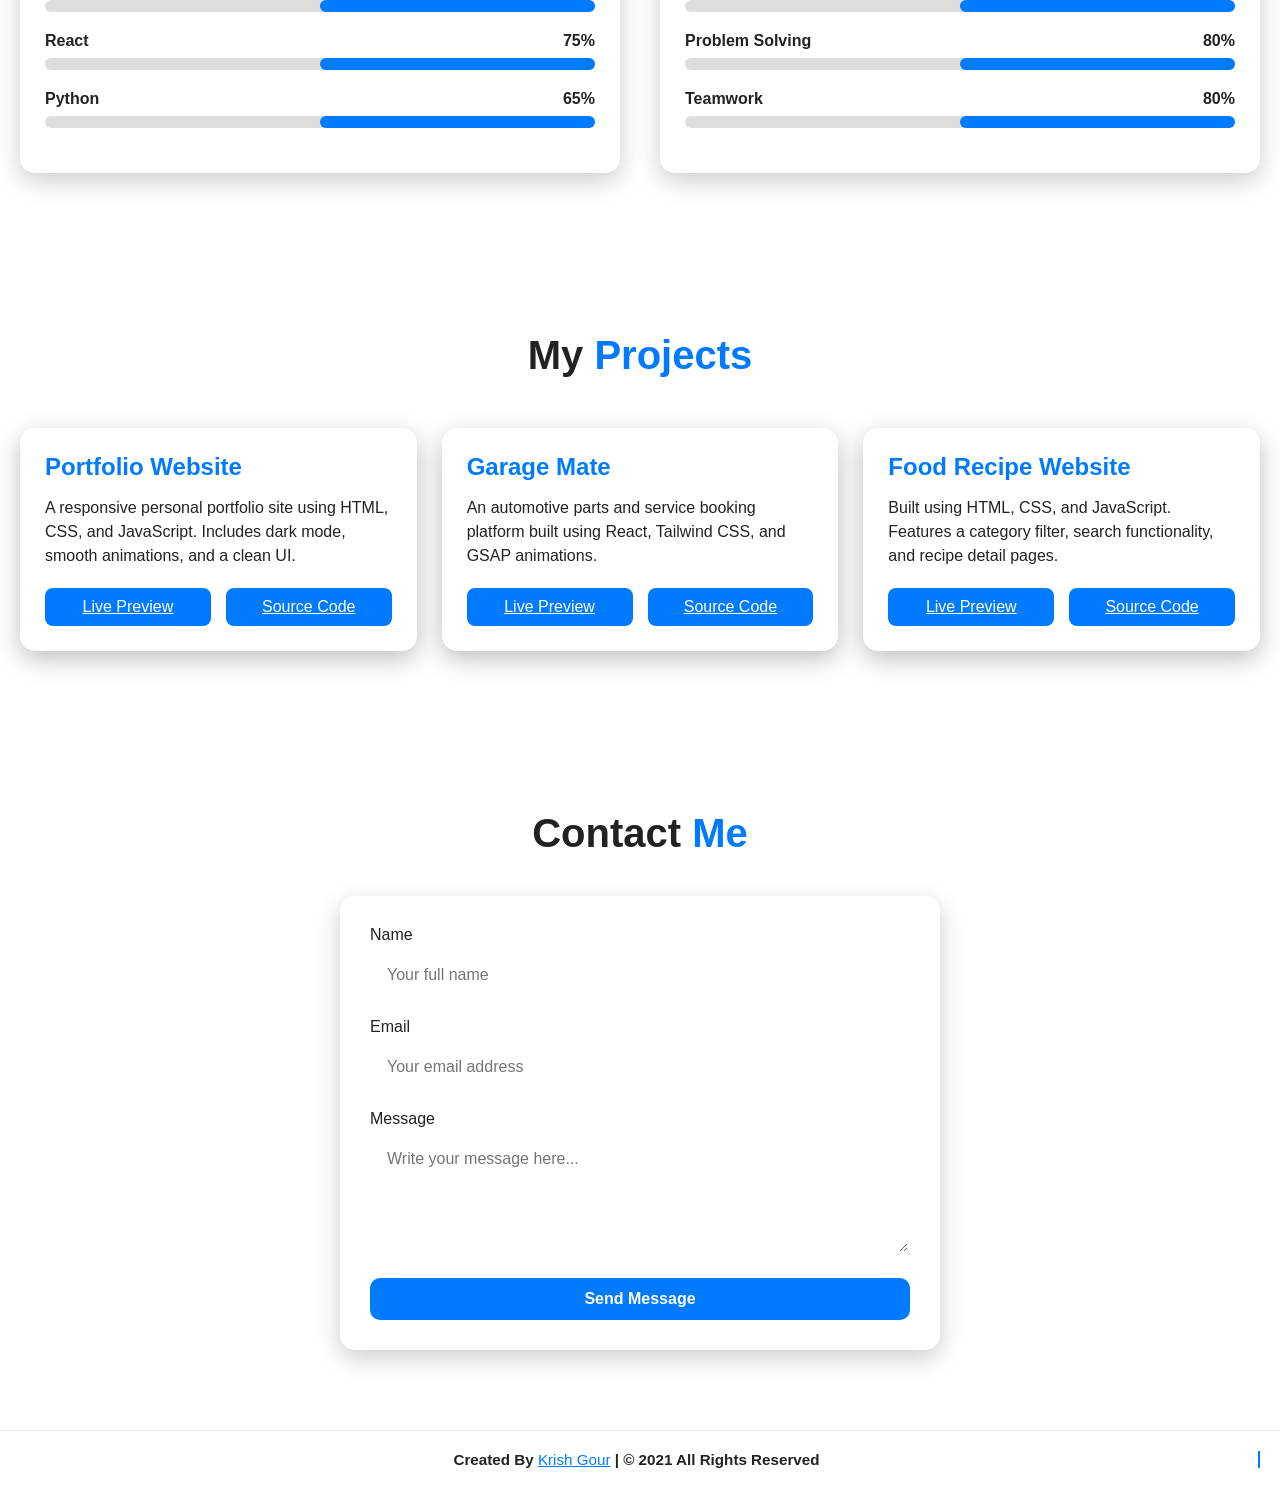
==== commit 95cfce63: "Update index.html" ====
--- a/index.html
+++ b/index.html
@@ -15,91 +15,98 @@
 <body>
 
     <!-- Header -->
-    <header>
-        <h2 class="logo">Portfolio</h2>
-        <input type="checkbox" id="checkbox-toggle">
-        <label for="checkbox-toggle" class="hamburger">&#9776;</label>
-        <div class="nav">
-            <li><a href="#home">Home</a></li>
-            <li><a href="#about">About</a></li>
-            <li><a href="#education">Education</a></li>
-            <li><a href="#skills">Skills</a></li>
-            <li><a href="#projects">Projects</a></li>
-            <li><a href="#contact">Contact</a></li>
-        </div>
-        <button class="switch_theme">
-            <svg xmlns="http://www.w3.org/2000/svg" height="24px" viewBox="0 -960 960 960" width="24px">
-                <path d="M480-280q-83 0-141.5-58.5T280-480q0-83 58.5-141.5T480-680q83 0 141.5 58.5T680-480q0 83-58.5 141.5T480-280ZM200-440H40v-80h160v80Zm720 0H760v-80h160v80ZM440-760v-160h80v160h-80Zm0 720v-160h80v160h-80ZM256-650l-101-97 57-59 96 100-52 56Zm492 496-97-101 53-55 101 97-57 59Zm-98-550 97-101 59 57-100 96-56-52ZM154-212l101-97 55 53-97 101-59-57Z"/>
-            </svg>
-            <svg xmlns="http://www.w3.org/2000/svg" height="24px" viewBox="0 -960 960 960" width="24px">
-                <path d="M480-120q-150 0-255-105T120-480q0-150 105-255t255-105q14 0 27.5 1t26.5 3q-41 29-65.5 75.5T444-660q0 90 63 153t153 63q55 0 101-24.5t75-65.5q2 13 3 26.5t1 27.5q0 150-105 255T480-120Z"/>
-            </svg>
-        </button>
-    </header>
-
-    <!-- Home Section -->
-    <section class="home" id="home">
-        <div class="home-content">
-            <h3>Hello, It's me</h3>
-            <h1>Krish Gour</h1>
-            <h3>And I'm a <span class="text">Frontend Developer</span></h3>
-            <p>Software Developer and I'm a fresher.<br>Expertise in website creation and frontend design.</p>
-            <div class="home-sci">
-                <a href="#"><i class='bx bxl-facebook'></i></a>
-                <a href="#"><i class='bx bxl-instagram' ></i></a>
-                <a href="#"><i class='bx bxl-whatsapp' ></i></a>
-                <a href="#"><i class='bx bxl-linkedin' ></i></a>  
-            </div>
-            <a href="#about" class="btn-box">More About Me</a>
-        </div>
-    </section>
-<!-- about section -->
-  <section class="about-section" id="about">
+   <header>
+    <h2 class="logo">Portfolio</h2>
+
+    <input type="checkbox" id="checkbox-toggle" />
+    <label for="checkbox-toggle" class="hamburger">
+      <span></span>
+      <span></span>
+      <span></span>
+    </label>
+
+    <div class="nav">
+      <li><a href="#home">Home</a></li>
+      <li><a href="#about">About</a></li>
+      <li><a href="#education">Education</a></li>
+      <li><a href="#skills">Skills</a></li>
+      <li><a href="#projects">Projects</a></li>
+      <li><a href="#contact">Contact</a></li>
+    </div>
+
+    <button class="switch_theme">
+      <!-- Sun -->
+      <svg xmlns="http://www.w3.org/2000/svg" height="24px" viewBox="0 -960 960 960" width="24px">
+        <path
+          d="M480-280q-83 0-141.5-58.5T280-480q0-83 58.5-141.5T480-680q83 0 141.5 58.5T680-480q0 83-58.5 141.5T480-280ZM200-440H40v-80h160v80Zm720 0H760v-80h160v80ZM440-760v-160h80v160h-80Zm0 720v-160h80v160h-80ZM256-650l-101-97 57-59 96 100-52 56Zm492 496-97-101 53-55 101 97-57 59Zm-98-550 97-101 59 57-100 96-56-52ZM154-212l101-97 55 53-97 101-59-57Z" />
+      </svg>
+      <!-- Moon -->
+      <svg xmlns="http://www.w3.org/2000/svg" height="24px" viewBox="0 -960 960 960" width="24px">
+        <path
+          d="M480-120q-150 0-255-105T120-480q0-150 105-255t255-105q14 0 27.5 1t26.5 3q-41 29-65.5 75.5T444-660q0 90 63 153t153 63q55 0 101-24.5t75-65.5q2 13 3 26.5t1 27.5q0 150-105 255T480-120Z" />
+      </svg>
+    </button>
+  </header>
+
+  <!-- Home Section -->
+  <section class="home" id="home">
+    <div class="home-content">
+      <h3>Hello, It's me</h3>
+      <h1>Krish Gour</h1>
+      <h3>And I'm a <span class="text"></span></h3>
+      <p>
+        Software Developer and I'm a fresher.<br />
+        Expertise in website creation and frontend design.
+      </p>
+      <div class="home-sci">
+        <a href="#"><i class="bx bxl-facebook"></i></a>
+        <a href="#"><i class="bx bxl-instagram"></i></a>
+        <a href="#"><i class="bx bxl-whatsapp"></i></a>
+        <a href="#"><i class="bx bxl-linkedin"></i></a>
+      </div>
+      <a href="#about" class="btn-box">More About Me</a>
+    </div>
+  </section>
+
+<!-- About Section -->
+<section class="about-section" id="about">
   <h2 class="heading">About <span>Me</span></h2>
   <div class="about-img">
-    <img src="krish.jpg" alt="Krish Gour">
+    <img src="krish.jpg" alt="Krish Gour" />
   </div>
   <div class="about-content">
     <h3>Frontend Developer</h3>
     <p>
-      Hello! I'm <strong>Krish Gour</strong>, a motivated and results-driven computer science student currently pursuing my Master's in Computer Applications from VIT Vellore.
-      <br><br>
-      I have hands-on experience in frontend technologies like <strong>HTML, CSS, JavaScript, React, and Tailwind CSS</strong>. I’ve built multiple projects including a personal portfolio website, a food recipe platform, and an e-commerce service site called Garage Mate.
-      <br><br>
-      I'm passionate about building clean, responsive, and interactive web applications. I thrive in collaborative environments and am always eager to learn new tools and frameworks to improve my development skills.
-      <br><br>
-      Looking forward to kickstarting my career as a <strong>software developer</strong> where I can contribute meaningfully and grow alongside the tech industry.
-    </p>
-    
-    <!-- Hidden extra content -->
-    <div id="extra-content">
-      <p>
-        I’ve built multiple projects including a personal portfolio website, a food recipe platform, and an e-commerce service site called Garage Mate.
-        I'm passionate about building clean, responsive, and interactive web applications.
-      </p>
-      <p>
-        Looking forward to kickstarting my career as a software developer where I can contribute meaningfully and grow alongside the tech industry.
-      </p>
-    </div>
-    
-    <div class="btn-box-1" >
-      <button class="btn" id="readMoreBtn">Read More</button>
-      <a href="Krish gour resume (1).pdf" download class="btn">Download Resume</a>
-    </div>
-    
-
-  </div>
-</section>
-
-
-    <!-- Education Section -->
-   <section class="education" id="education">
+      Hello! I'm <strong>Krish Gour</strong>, a motivated and results-driven computer science student
+      currently pursuing my Master's in Computer Applications from VIT Vellore.
+    </p>
+    <p>
+      I have hands-on experience in frontend technologies like <strong>HTML, CSS, JavaScript, React,
+      and Tailwind CSS</strong>. I’ve built multiple projects including a personal portfolio website,
+      a food recipe platform, and an e-commerce service site called Garage Mate.
+    </p>
+    <p>
+      I'm passionate about building clean, responsive, and interactive web applications. I thrive in
+      collaborative environments and am always eager to learn new tools and frameworks to improve my
+      development skills.
+    </p>
+    <p>
+      Looking forward to kickstarting my career as a <strong>Web Developer</strong> where I can
+      contribute meaningfully and grow alongside the tech industry.
+    </p>
+
+    <button class="btn">Read More</button>
+  </div>
+</section>
+
+<!-- Education Section -->
+<section class="education" id="education">
   <h2>MY <span>JOURNEY</span></h2>
   <div class="education-row">
     <div class="education-column">
       <h3 class="title">Education</h3>
       <div class="education-box">
-        
+
         <div class="education-content">
           <div class="content">
             <div class="year"><i class="bx bxs-calendar"></i> 2019-2020</div>
@@ -107,7 +114,7 @@
             <p>Completed secondary education with good grades and strong foundation.</p>
           </div>
         </div>
-        
+
         <div class="education-content">
           <div class="content">
             <div class="year"><i class="bx bxs-calendar"></i> 2021-2022</div>
@@ -115,22 +122,23 @@
             <p>Completed higher secondary education with focus on computer science.</p>
           </div>
         </div>
-        
+
         <div class="education-content">
           <div class="content">
             <div class="year"><i class="bx bxs-calendar"></i> 2022-2025</div>
             <h3>Bachelor Degree</h3>
-            <p> Bachelor's in Computer Applications from Greater Noida Institute of Management.</p>
-          </div>
-        </div>
-        
-         <div class="education-content">
-          <div class="content">
-            <div class="year"><i class="bx bxs-calendar"></i>2025-2027</div>
+            <p>Bachelor's in Computer Applications from Greater Noida Institute of Management.</p>
+          </div>
+        </div>
+
+        <div class="education-content">
+          <div class="content">
+            <div class="year"><i class="bx bxs-calendar"></i> 2025-2027</div>
             <h3>Master Degree</h3>
             <p>Pursuing Master's in Computer Applications from VIT Vellore.</p>
           </div>
         </div>
+
       </div>
     </div>
   </div>
@@ -138,43 +146,72 @@
 
 
    <!-- Skills Section -->
-<section class="skills" id="skills">
-  <h2>MY <span>SKILLS</span></h2>
-  <div class="skills-row">
-    
-    <!-- Coding Skills -->
-    <div class="skills-column">
-      <h3 class="title">Coding Skills</h3>
-      <div class="skills-box">
-        <div class="skills-content">
-          <div class="progress"><h3>HTML <span>90%</span></h3><div class="bar"><span style="width: 90%;"></span></div></div>
-          <div class="progress"><h3>CSS <span>80%</span></h3><div class="bar"><span style="width: 80%;"></span></div></div>
-          <div class="progress"><h3>JavaScript <span>75%</span></h3><div class="bar"><span style="width: 65%;"></span></div></div>
-          <div class="progress"><h3>React <span>75%</span></h3><div class="bar"><span style="width: 55%;"></span></div></div>
-          <div class="progress"><h3>Python <span>65%</span></h3><div class="bar"><span style="width: 40%;"></span></div></div>
-        </div>
-      </div>
-    </div>
-
-    <!-- Professional Skills -->
-    <div class="skills-column">
-      <h3 class="title">Professional Skills</h3>
-      <div class="skills-box">
-        <div class="skills-content">
-          <div class="progress"><h3>Web Development <span>70%</span></h3><div class="bar"><span style="width: 70%;"></span></div></div>
-          <div class="progress"><h3>Web Design <span>65%</span></h3><div class="bar"><span style="width: 65%;"></span></div></div>
-          <div class="progress"><h3>Communication <span>75%</span></h3><div class="bar"><span style="width: 75%;"></span></div></div>
-          <div class="progress"><h3>Problem Solving <span>80%</span></h3><div class="bar"><span style="width: 60%;"></span></div></div>
-          <div class="progress"><h3>Teamwork <span>80%</span></h3><div class="bar"><span style="width: 80%;"></span></div></div>
-        </div>
-      </div>
-    </div>
-
-  </div>
-</section>
-
-
-   <section class="projects" id="projects">
+ <section class="skills" id="skills">
+    <h2>MY <span>SKILLS</span></h2>
+    <div class="skills-row">
+
+      <!-- Coding Skills -->
+      <div class="skills-column">
+        <h3 class="title">Coding Skills</h3>
+        <div class="skills-box">
+          <div class="skills-content">
+            <div class="progress" style="--skill-percent: 90%;">
+              <h3>HTML <span>90%</span></h3>
+              <div class="bar"><span></span></div>
+            </div>
+            <div class="progress" style="--skill-percent: 80%;">
+              <h3>CSS <span>80%</span></h3>
+              <div class="bar"><span></span></div>
+            </div>
+            <div class="progress" style="--skill-percent: 75%;">
+              <h3>JavaScript <span>75%</span></h3>
+              <div class="bar"><span></span></div>
+            </div>
+            <div class="progress" style="--skill-percent: 75%;">
+              <h3>React <span>75%</span></h3>
+              <div class="bar"><span></span></div>
+            </div>
+            <div class="progress" style="--skill-percent: 65%;">
+              <h3>Python <span>65%</span></h3>
+              <div class="bar"><span></span></div>
+            </div>
+          </div>
+        </div>
+      </div>
+
+      <!-- Professional Skills -->
+      <div class="skills-column">
+        <h3 class="title">Professional Skills</h3>
+        <div class="skills-box">
+          <div class="skills-content">
+            <div class="progress" style="--skill-percent: 70%;">
+              <h3>Web Development <span>70%</span></h3>
+              <div class="bar"><span></span></div>
+            </div>
+            <div class="progress" style="--skill-percent: 65%;">
+              <h3>Web Design <span>65%</span></h3>
+              <div class="bar"><span></span></div>
+            </div>
+            <div class="progress" style="--skill-percent: 75%;">
+              <h3>Communication <span>75%</span></h3>
+              <div class="bar"><span></span></div>
+            </div>
+            <div class="progress" style="--skill-percent: 80%;">
+              <h3>Problem Solving <span>80%</span></h3>
+              <div class="bar"><span></span></div>
+            </div>
+            <div class="progress" style="--skill-percent: 80%;">
+              <h3>Teamwork <span>80%</span></h3>
+              <div class="bar"><span></span></div>
+            </div>
+          </div>
+        </div>
+      </div>
+    </div>
+  </section>
+
+<!-- Projects Section -->
+<section class="projects" id="projects">
   <h2 class="heading">My <span>Projects</span></h2>
   <div class="projects-container">
 
@@ -185,8 +222,8 @@
         A responsive personal portfolio site using HTML, CSS, and JavaScript. Includes dark mode, smooth animations, and a clean UI.
       </p>
       <div class="project-links">
-        <a href="http://127.0.0.1:5500/html/portfolio.html" target="_blank" class="btn">Live Preview</a>
-        
+        <a href="http://127.0.0.1:5500/html/Portfolio/index.html" target="_blank" class="btn">Live Preview</a>
+        <a href="https://github.com/krishgour98/portfolio" target="_blank" class="btn">Source Code</a>
       </div>
     </div>
 
@@ -198,7 +235,7 @@
       </p>
       <div class="project-links">
         <a href="http://192.168.1.12:8080/" target="_blank" class="btn">Live Preview</a>
-      
+        <a href="#" target="_blank" class="btn">Source Code</a>
       </div>
     </div>
 
@@ -209,14 +246,13 @@
         Built using HTML, CSS, and JavaScript. Features a category filter, search functionality, and recipe detail pages.
       </p>
       <div class="project-links">
-        <a href="http://127.0.0.1:5500/html/food.html" target="_blank" class="btn">Live Preview</a>
-        
-      </div>
-    </div>
-
-  </div>
-</section>
-
+        <a href="http://127.0.0.1:5500/html/FOOD/index.html" target="_blank" class="btn">Live Preview</a>
+        <a href="https://github.com/krishgour98/food-website" target="_blank" class="btn">Source Code</a>
+      </div>
+    </div>
+
+  </div>
+</section>
 
     <!-- Contact Section -->
    <section class="contact" id="contact">
--- a/portfolio.css
+++ b/portfolio.css
@@ -1,528 +1,632 @@
-* {
-  margin: 0;
-  padding: 0;
-  box-sizing: border-box;
-  font-family: Verdana, Geneva, Tahoma, sans-serif;
-}
-html {
-  scroll-behavior: smooth;
-}
-:root {
-  --base-color: #ffffff;
-  --text-color: #0e111f;
-  --primary-color: #448aff;
-  --accent-color: #ff9800;
-  --secondary-color: #a4a5b8;
-  --button-bg: #448aff;
-  --button-text: #ffffff;
-  --button-hover-bg: #ffffff;
-  --button-hover-text: #101425;
-}
-.darkmode {
-  --base-color: #0e111f;
-  --text-color: #ffffff;
-  --primary-color: #448aff;
-  --accent-color: #ff9800;
-  --secondary-color: #a4a5b8;
-  --button-bg: #448aff;
-  --button-text: #ffffff;
-  --button-hover-bg: #ffffff;
-  --button-hover-text: #101425;
-}
-body {
-  background: var(--base-color);
-  color: var(--text-color);
-  transition: background 0.3s, color 0.3s;
-}
-.darkmode body {
-  background: linear-gradient(135deg, #101425 0%, #0f172a 100%);
-}
-header {
-  display: flex;
-  align-items: center;
-  justify-content: space-around;
-  position: fixed;
-  top: 0;
-  width: 100%;
-  height: 80px;
-  background-color: var(--base-color);
-  box-shadow: 0px 2px 5px rgba(0, 0, 0, 0.1);
-  z-index: 100;
-  transition: all 0.2s ease;
-}
-.logo {
-  font-weight: bold;
-  color: var(--text-color);
-  transition: all 0.2s ease;
-}
-.nav {
-  display: flex;
-  gap: 30px;
-  color: var(--text-color);
-}
-li {
-  list-style: none;
-}
-li a {
-  text-decoration: none;
-  font-weight: bold;
-  color: var(--text-color);
-  transition: all 0.2s ease;
-}
-li a:hover {
+/* ================== GLOBAL STYLES ================== */
+    :root {
+      --primary-color: #007bff;
+      --text-color: #222;
+      --bg-color: #fff;
+      --nav-bg: rgba(255, 255, 255, 0.8);
+      --shadow: rgba(0, 0, 0, 0.1);
+    }
+
+    body.dark {
+      --primary-color: #0d6efd;
+      --text-color: #f1f1f1;
+      --bg-color: #121212;
+      --nav-bg: rgba(18, 18, 18, 0.8);
+      --shadow: rgba(255, 255, 255, 0.1);
+    }
+
+    * {
+      margin: 0;
+      padding: 0;
+      box-sizing: border-box;
+      font-family: "Poppins", sans-serif;
+    }
+
+    body {
+      background: var(--bg-color);
+      color: var(--text-color);
+      transition: background 0.4s ease, color 0.4s ease;
+    }
+
+    /* ================== HEADER ================== */
+    header {
+      width: 100%;
+      padding: 15px 40px;
+      background: var(--nav-bg);
+      color: var(--text-color);
+      display: flex;
+      justify-content: space-between;
+      align-items: center;
+      position: sticky;
+      top: 0;
+      z-index: 999;
+      backdrop-filter: blur(10px);
+      box-shadow: 0 4px 15px var(--shadow);
+    }
+
+    .logo {
+      font-size: 26px;
+      font-weight: 700;
+      color: var(--primary-color);
+      cursor: pointer;
+    }
+
+    .nav {
+      display: flex;
+      gap: 25px;
+      list-style: none;
+    }
+
+    .nav a {
+      text-decoration: none;
+      color: var(--text-color);
+      font-weight: 500;
+      font-size: 16px;
+      transition: color 0.3s ease;
+    }
+
+    .nav a:hover {
+      color: var(--primary-color);
+    }
+
+    #checkbox-toggle {
+      display: none;
+    }
+
+    .hamburger {
+      display: none;
+      flex-direction: column;
+      gap: 5px;
+      cursor: pointer;
+    }
+
+    .hamburger span {
+      width: 25px;
+      height: 3px;
+      background: var(--text-color);
+      transition: 0.3s;
+    }
+
+    .switch_theme {
+      background: transparent;
+      border: none;
+      cursor: pointer;
+      margin-left: 20px;
+      display: flex;
+      align-items: center;
+    }
+
+    .switch_theme svg {
+      width: 26px;
+      height: 26px;
+      fill: var(--text-color);
+    }
+
+    .switch_theme svg:nth-child(2) {
+      display: none;
+    }
+
+    body.dark .switch_theme svg:nth-child(1) {
+      display: none;
+    }
+
+    body.dark .switch_theme svg:nth-child(2) {
+      display: block;
+    }
+
+    @media (max-width: 768px) {
+      .nav {
+        position: fixed;
+        top: 70px;
+        right: -100%;
+        width: 220px;
+        height: 100vh;
+        flex-direction: column;
+        align-items: center;
+        justify-content: start;
+        background: var(--bg-color);
+        padding-top: 40px;
+        gap: 20px;
+        transition: right 0.4s ease-in-out;
+        box-shadow: -4px 0 15px var(--shadow);
+      }
+
+      #checkbox-toggle:checked ~ .nav {
+        right: 0;
+      }
+
+      .hamburger {
+        display: flex;
+      }
+    }
+
+    /* ================== HOME SECTION ================== */
+    .home {
+      height: 100vh;
+      width: 100%;
+      display: flex;
+      align-items: center;
+      justify-content: center;
+      padding: 0 10%;
+      opacity: 0;
+      transform: translateY(40px);
+      transition: all 0.8s ease;
+    }
+
+    .home.visible {
+      opacity: 1;
+      transform: translateY(0);
+    }
+
+    .home-content {
+      max-width: 700px;
+      text-align: left;
+    }
+
+    .home-content h3 {
+      font-size: 24px;
+      font-weight: 500;
+      color: var(--primary-color);
+      margin-bottom: 10px;
+    }
+
+    .home-content h1 {
+      font-size: 56px;
+      font-weight: 700;
+      margin-bottom: 10px;
+    }
+
+    .home-content h3 span {
+      color: var(--primary-color);
+      font-weight: 700;
+    }
+
+    .home-content p {
+      font-size: 16px;
+      margin: 20px 0;
+      line-height: 1.6;
+    }
+
+    .home-sci {
+      display: flex;
+      gap: 15px;
+      margin: 25px 0;
+    }
+
+    .home-sci a {
+      display: flex;
+      align-items: center;
+      justify-content: center;
+      width: 45px;
+      height: 45px;
+      border: 2px solid var(--primary-color);
+      border-radius: 50%;
+      font-size: 20px;
+      color: var(--primary-color);
+      transition: all 0.3s ease;
+    }
+
+    .home-sci a:hover {
+      background: var(--primary-color);
+      color: #fff;
+      transform: translateY(-5px);
+      box-shadow: 0 6px 15px var(--shadow);
+    }
+
+    .btn-box {
+      display: inline-block;
+      padding: 12px 30px;
+      background: var(--primary-color);
+      color: #fff;
+      font-size: 16px;
+      font-weight: 600;
+      border-radius: 30px;
+      text-decoration: none;
+      transition: all 0.3s ease;
+    }
+
+    .btn-box:hover {
+      background: #0056b3;
+      transform: translateY(-3px);
+      box-shadow: 0 6px 15px var(--shadow);
+    }
+
+    /* Typing effect cursor */
+    .text {
+      color: var(--primary-color);
+      font-weight: 700;
+      border-right: 2px solid var(--primary-color);
+      padding-right: 5px;
+      animation: blink 0.7s infinite;
+    }
+
+    @keyframes blink {
+      50% {
+        border-color: transparent;
+      }
+    }
+
+    @media (max-width: 768px) {
+      .home {
+        padding: 0 20px;
+        text-align: center;
+      }
+
+      .home-content h1 {
+        font-size: 42px;
+      }
+
+      .home-content h3 {
+        font-size: 20px;
+      }
+
+      .home-sci {
+        justify-content: center;
+      }
+    }
+/* ================== ABOUT SECTION ================== */
+.about-section {
+  background: var(--base-alt);
+  padding: 80px 20px;
+  text-align: center;
+}
+
+.about-section h2 {
+  font-size: 2.5rem;
+  margin-bottom: 40px;
+  color: var(--text-color);
+}
+
+.about-section h2 span {
   color: var(--primary-color);
 }
-#checkbox-toggle,
-.hamburger {
-  display: none;
-}
-.switch_theme {
-  display: flex;
-  align-items: center;
-  justify-content: center;
-  position: fixed;
-  top: 20px;
-  right: 50px;
-  cursor: pointer;
-  border-radius: 50%;
-  background: var(--base-color);
-  height: 50px;
-  width: 50px;
-  padding: 0;
-  transition: background-color 0.3s;
-  box-shadow: 0px 4px 10px rgba(0, 0, 0, 0.2);
-}
-.switch_theme svg {
-  fill: var(--primary-color);
-}
-.switch_theme svg:last-child {
-  display: none;
-}
-.darkmode .switch_theme svg:first-child {
-  display: none;
-}
-.darkmode .switch_theme svg:last-child {
-  display: block;
-}
-section {
-  height: 100vh;
-  padding: 100px 40px 40px;
-  scroll-margin-top: 100px; 
-}
-
-.home {
-  position: relative;
-  width: 100%;
-  justify-content: space-between;
-  height: 100vh;
-  background: url('../html/images/home-bg.jpg') no-repeat center center/cover;
-  padding: 70px 10% 0;
-  display: flex;
-  align-items: center;
-}
-
-.home-content {
-  max-width: 600px;
-}
-
-.home-content h3 {
-  color: #222; 
-   font-size: 32px;
-  font-weight: 700;
-}
-
-.home-content h1 {
-  color: #007bff; 
-  font-size: 56px;
-  font-weight: 700;
-  margin: -3px 0;
-}
-
-.home-content p {
-  color: #333; 
-  font-size: 20px;
-}
-
-
-.home-sci a {
-  display: inline-flex;
-  align-items: center;
-  border-radius: 50%;
-  color: #0ef;
-  border: 2px solid #0ef;
-  justify-content: center;
-  width: 40px;
-  font-size: 20px;
-  height: 40px;
-  font-weight: 600;
-  background: transparent;
-  margin: 30px 15px 30px 0;
-  text-decoration: none;
-  transition: all 0.3s ease;
-}
-
-.home-sci a:hover {
-  background: #0ef;
-  color: #081b29;
-  box-shadow: 0 0 20px #0ef;
-}
-
-.btn-box {
-  display: inline-block;
-  padding: 12px 28px;
-  font-size: 16px;
-  letter-spacing: 1px;
-  color: #081b29;
-  background: #0ef;
-  text-decoration: none;
-  border-radius: 40px;
-  font-weight: bold;
-  transition: box-shadow 0.3s ease, background-color 0.3s ease;
-}
-
-.btn-box:hover {
-  box-shadow: 0px 2px 5px rgba(0, 0, 0, 0.5);
-  background-color: #0cc; /* Slightly darker on hover */
-}
-
-/* === Dark Mode Styles === */
-body.darkmode .home {
-  background: #121826 url('../html/images/home-bg-dark.jpg') no-repeat center center/cover;
-}
-
-body.darkmode .home-content h3 {
-  color: #a0c8ff;
-}
-
-body.darkmode .home-content h1 {
-  color: #79aaff;
-}
-
-body.darkmode .home-content p {
-  color: #c0d8ff;
-}
-
-body.darkmode .home-sci a {
-  color: #79aaff;
-  border-color: #79aaff;
-  background: transparent;
-}
-
-body.darkmode .home-sci a:hover {
-  background: #79aaff;
-  color: #121826;
-  box-shadow: 0 0 20px #79aaff;
-}
-
-body.darkmode .btn-box {
-  background: #79aaff;
-  color: #121826;
-  box-shadow: 0 5px 15px rgba(121, 170, 255, 0.4);
-}
-
-body.darkmode .btn-box:hover {
-  background-color: #4d7fcc;
-  box-shadow: 0 8px 20px rgba(77, 127, 204, 0.7);
-}
-
-/* ========== About Section ========== */
-/* Container */
-.about-section {
-  max-width: 800px;
-  margin: 50px auto;
-  padding: 35px 25px;
-  text-align: center;
-  font-family: 'Segoe UI', Tahoma, Geneva, Verdana, sans-serif;
-  border-radius: 14px;
-  box-shadow: 0 8px 20px rgba(0, 123, 255, 0.12);
-  word-wrap: break-word;
-  transition: box-shadow 0.3s ease;
-}
-.about-section:hover {
-  box-shadow: 0 14px 30px rgba(0, 123, 255, 0.22);
-}
-/* Heading */
-.about-section h2.heading {
-  font-size: 2.8rem;
-  font-weight: 700;
-  margin-bottom: 20px;
-  color: #222;
-}
-
-.about-section h2.heading span {
-  color: #007bff; /* nice blue */
-  font-weight: 800;
-  text-transform: uppercase;
-  letter-spacing: 0.05em;
-}
-
-/* Profile Image */
+
+/* ----------------- PROFILE IMAGE ----------------- */
 .about-img {
-   width: 150px;
-  height: 150px;
-  margin: 0 auto 30px auto;
+  margin: 0 auto 30px;
+  width: 180px;
+  height: 180px;
   border-radius: 50%;
   overflow: hidden;
-  box-shadow: 0 0 20px rgba(0, 123, 255, 0.45);
-  transition: transform 0.35s ease, box-shadow 0.35s ease;
-  cursor: pointer;
-}
-
-.about-img:hover {
-  box-shadow: 0 0 35px rgba(0, 123, 255, 0.65);
+  position: relative;
+  box-shadow: 0 6px 18px rgba(0, 0, 0, 0.35), 0 0 15px var(--primary-color);
 }
 
 .about-img img {
   width: 100%;
   height: 100%;
   object-fit: cover;
-  filter: drop-shadow(1px 2px 2px rgba(0,0,0,0.1));
-}
-
-
-.about-content p,
+  border-radius: 50%;
+  transition: transform 0.4s ease, box-shadow 0.4s ease;
+}
+
+.about-img img:hover {
+  transform: scale(1.08);
+  box-shadow: 0 10px 30px rgba(0, 0, 0, 0.5), 0 0 20px var(--primary-color);
+}
+
+/* ----------------- ABOUT TEXT ----------------- */
+.about-content {
+  max-width: 800px;
+  margin: 0 auto;
+}
+
 .about-content h3 {
-  word-break: break-word;
-  max-width: 100%;
-  margin-left: auto;
-  margin-right: auto;
-}
-
-.btn-box-1 {
-  margin-top: 18px;
+  font-size: 1.8rem;
+  margin-bottom: 20px;
+  font-weight: 700;
+  color: var(--primary-color);
+}
+
+/* Paragraphs with bold, gradient hover, fade-in animation */
+.about-content p {
+  font-size: 1.1rem;
+  margin-bottom: 20px;
+  line-height: 1.7;
+  font-weight: 600;
+  color: var(--text-color);
+  display: inline-block;
+  background-image: linear-gradient(90deg, var(--primary-color), var(--hover-color));
+  background-size: 0% 100%;
+  background-repeat: no-repeat;
+  -webkit-background-clip: text;
+  -webkit-text-fill-color: var(--text-color);
+  transition: background-size 0.5s ease, -webkit-text-fill-color 0.5s ease;
+
+  /* Fade & slide-in animation */
+  opacity: 0;
+  transform: translateY(20px);
+  animation: fadeSlideIn 1s forwards;
+}
+
+/* Staggered animation delay */
+.about-content p:nth-child(2) { animation-delay: 0.2s; }
+.about-content p:nth-child(3) { animation-delay: 0.6s; }
+.about-content p:nth-child(4) { animation-delay: 1s; }
+.about-content p:nth-child(5) { animation-delay: 1.4s; }
+
+/* Hover gradient effect */
+.about-content p:hover {
+  background-size: 100% 100%;
+  -webkit-text-fill-color: blue;
+  cursor: pointer;
+}
+
+/* Animation keyframes */
+@keyframes fadeSlideIn {
+  from {
+    opacity: 0;
+    transform: translateY(30px);
+  }
+  to {
+    opacity: 1;
+    transform: translateY(0);
+  }
+}
+
+/* Button */
+.about-content .btn {
+  margin-top: 20px;
+  padding: 12px 24px;
+  background: var(--primary-color);
+  color: #fff;
+  font-weight: 600;
+  border-radius: 10px;
+  transition: background 0.3s ease, transform 0.3s ease;
+}
+
+.about-content .btn:hover {
+  background: var(--hover-color);
+  
+  transform: scale(1.05);
+}
+
+/* ----------------- DARK MODE VARIABLES ----------------- */
+body.dark-mode {
+  --base-alt: #1a1a1a;
+  --text-color: #f5f5f5;
+  --primary-color: #00c8ff;
+  --hover-color: #009ed1;
+}
+
+body.light-mode {
+  --base-alt: #fff;
+  --text-color: #222;
+  --primary-color: #007bff;
+  --hover-color: #0056b3;
+}
+
+/* ------------------- EDUCATION / MY JOURNEY ------------------- */
+.education {
+  background: var(--base-color);
+  padding: 80px 20px;
   text-align: center;
 }
 
-.btn-box-1 .btn {
-  background-color: #007bff;
-  color: #fff;
-  border: none;
-  padding: 14px 34px;
-  font-size: 1.15rem;
-  font-weight: 600;
-  border-radius: 8px;
-  cursor: pointer;
-  box-shadow: 0 6px 16px rgba(0, 123, 255, 0.35);
-  transition: background-color 0.3s ease, box-shadow 0.3s ease, transform 0.2s ease;
-  user-select: none;
-  display: inline-block;
-  text-decoration: none;
-  letter-spacing: 0.04em;
-  margin: 8px 10px; 
-}
-
-.btn-box-1 .btn:hover {
-  background-color: #0056b3;
-  box-shadow: 0 10px 24px rgba(0, 86, 179, 0.55);
-  transform: scale(1.07);
-}
-
-.btn-box-1 .btn:focus {
-  outline: none;
-  box-shadow: 0 0 0 4px rgba(0, 123, 255, 0.6);
-}
-
-.btn-box-1 .btn:focus {
-  outline: none;
-  box-shadow: 0 0 0 4px rgba(0, 123, 255, 0.6);
-}
-
-#extra-content {
-  max-height: 0;
-  overflow: hidden;
-  transition: max-height 0.5s ease;
-  margin-top: 20px;
-  color: #555;
-  letter-spacing: 0.01em;
-}
-
-#extra-content.show {
-  max-height: 600px;
-}
-
-@media (max-width: 768px) {
-  .about-section {
-    max-width: 90%;
-    padding: 25px 20px;
-  }
-}
-
-@media (max-width: 600px) {
-  .about-img {
-    width: 120px;
-    height: 120px;
-  }
-  .about-content h3 {
-    font-size: 1.3rem;
-  }
-  .about-content p {
-    font-size: 1rem;
-  }
-  .btn-box-1 .btn {
-    padding: 12px 28px;
-    font-size: 1rem;
-  }
-}
-
-
-/* ========== education Section ========== */
-.education {
-  max-width: 800px;
-  margin: 60px auto;
-  padding: 0 20px;
-  font-family: 'Segoe UI', Tahoma, Geneva, Verdana, sans-serif;
-  color: #333;
-  transition: background 0.3s ease, color 0.3s ease;
-}
-
-/* Heading */
 .education h2 {
-  text-align: center;
-  font-size: 2.8rem;
-  margin-bottom: 40px;
-  font-weight: 700;
-  color: #222;
+  font-size: 2.2rem;
+  margin-bottom: 50px;
+  color: var(--text-color);
 }
 
 .education h2 span {
-  color: #007bff;
-}
-
-/* Row */
+  color: var(--primary-color);
+}
+
+/* Center container with max-width */
 .education-row {
   display: flex;
   justify-content: center;
-}
-
-/* Column */
+  flex-wrap: wrap;
+  gap: 30px;
+  max-width: 1000px;
+  margin: 0 auto;
+}
+
 .education-column {
-  width: 100%;
-}
-
-/* Title */
-.education-column .title {
-  font-size: 1.8rem;
-  margin-bottom: 30px;
-  text-align: center;
-  font-weight: 600;
-  color: #444;
-}
-
-/* Box */
+  flex: 1 1 380px;
+  max-width: 450px;
+  position: relative;
+  padding-left: 50px; /* space for timeline line */
+  display: flex;
+  flex-direction: column;
+}
+
+/* Vertical connecting line */
+.education-column::before {
+  content: '';
+  position: absolute;
+  top: 0;
+  left: 25px;
+  width: 4px;
+  height: 100%;
+  background: var(--line-color);
+  border-radius: 2px;
+}
+
+/* Timeline box */
 .education-box {
   display: flex;
   flex-direction: column;
   gap: 25px;
-}
-
-/* Single entry */
+  position: relative;
+}
+
+/* Timeline card with gradient background */
 .education-content {
-  background: #f5f9ff;
-  padding: 20px 25px;
+  padding: 18px 20px 18px 50px;
   border-radius: 12px;
-  box-shadow: 0 3px 7px rgba(0,0,0,0.1);
-  transition: box-shadow 0.3s ease, background 0.3s ease;
-}
-
+  color: var(--card-text);
+  background: var(--card-bg);
+  position: relative;
+  transform: translateX(-30px);
+  opacity: 0;
+  transition: transform 0.6s ease, opacity 0.6s ease, box-shadow 0.3s ease;
+  box-shadow: var(--card-shadow);
+}
+
+/* Make card visible on scroll */
+.education-content.visible {
+  transform: translateX(0);
+  opacity: 1;
+}
+
+/* Hover lift + shadow */
 .education-content:hover {
-  box-shadow: 0 6px 18px rgba(0,123,255,0.3);
-}
-
-.content {
-  position: relative;
-}
-
-/* Year + icon */
-.year {
-  font-size: 0.9rem;
-  color: #666;
-  margin-bottom: 10px;
+  transform: translateX(5px);
+  box-shadow: var(--card-hover-shadow);
+}
+
+/* Timeline dot */
+.education-content::before {
+  content: '';
+  position: absolute;
+  top: 20px;
+  left: -28px;
+  width: 18px;
+  height: 18px;
+  background: var(--dot-bg);
+  border: 3px solid var(--dot-border);
+  border-radius: 50%;
+  transition: transform 0.3s ease, box-shadow 0.3s ease, background 0.3s ease;
+}
+
+/* Dot hover animation */
+.education-content:hover::before {
+  transform: scale(1.3);
+  box-shadow: 0 0 12px var(--hover-color);
+}
+
+/* Content text */
+.education-content .content .year {
+  font-size: 1rem;
+  margin-bottom: 6px;
+  font-weight: 600;
+  color: var(--year-color);
   display: flex;
   align-items: center;
-  gap: 8px;
-}
-
-.year i {
-  color: #007bff;
-  font-size: 1.1rem;
-}
-
-/* Title inside card */
-.education-content h3 {
-  margin: 0 0 10px;
+}
+
+.education-content .content .year i {
+  margin-right: 8px;
+  color: var(--year-icon);
+}
+
+.education-content .content h3 {
   font-size: 1.3rem;
-  color: #222;
-}
-
-/* Paragraph */
-.education-content p {
-  margin: 0;
+  margin-bottom: 6px;
+  font-weight: 700;
+  color: var(--card-text);
+}
+
+.education-content .content p {
   font-size: 1rem;
+  color: var(--card-text);
   line-height: 1.5;
-  color: #555;
-}
-
-/* ---------------- DARK MODE SUPPORT ---------------- */
-
-body.darkmode .education {
-  color: #e0e6f1;
-}
-
-body.darkmode .education h2 {
-  color: #90caf9;
-}
-
-body.darkmode .education h2 span {
-  color: #64b5f6;
-}
-
-body.darkmode .education-column .title {
-  color: #a3bffa;
-}
-
-body.darkmode .education-content {
-  background-color: #1e293b;
-  box-shadow: 0 3px 7px rgba(0, 0, 0, 0.7);
-  color: #cbd5e1;
-}
-
-body.darkmode .education-content:hover {
-  box-shadow: 0 6px 18px rgba(100, 181, 246, 0.6);
-}
-
-body.darkmode .year {
-  color: #a3bffa;
-}
-
-body.darkmode .year i {
-  color: #64b5f6;
-}
-
-body.darkmode .education-content h3 {
-  color: #e3eafc;
-}
-
-body.darkmode .education-content p {
-  color: #cfd8fc;
-}
-/* Responsive for smaller screens */
-@media (max-width: 600px) {
-  .education {
-    padding: 0 15px;
-  }
-}
-
-/* skills section */
+}
+
+/* ------------------- RESPONSIVE ADJUSTMENTS ------------------- */
+@media screen and (max-width: 768px) {
+  .education-column {
+    flex: 1 1 100%;
+    padding-left: 40px;
+  }
+
+  .education-column::before {
+    left: 18px;
+  }
+
+  .education-content {
+    padding-left: 45px;
+  }
+
+  .education-content::before {
+    left: -26px;
+  }
+
+  .education-content .content h3 {
+    font-size: 1.2rem;
+  }
+
+  .education-content .content .year {
+    font-size: 0.95rem;
+  }
+}
+
+@media screen and (max-width: 480px) {
+  .education-column {
+    padding-left: 30px;
+  }
+
+  .education-column::before {
+    left: 12px;
+  }
+
+  .education-content {
+    padding-left: 40px;
+  }
+
+  .education-content::before {
+    left: -22px;
+  }
+
+  .education-content .content h3 {
+    font-size: 1.1rem;
+  }
+
+  .education-content .content p {
+    font-size: 0.95rem;
+  }
+
+  .education-content .content .year {
+    font-size: 0.9rem;
+  }
+}
+
+/* ------------------- DARK MODE VARIABLES ------------------- */
+body.dark-mode {
+  --base-color: #121212;
+  --card-bg: linear-gradient(135deg, #00c8ff, #009ed1);
+  --card-text: #fff;
+  --card-shadow: 0 8px 28px rgba(0,0,0,0.25);
+  --card-hover-shadow: 0 12px 35px rgba(0,0,0,0.4);
+  --line-color: #00c8ff;
+  --dot-bg: #fff;
+  --dot-border: #009ed1;
+  --year-color: #fff;
+  --year-icon: rgba(255,255,255,0.8);
+  --primary-color: #00c8ff;
+  --hover-color: #009ed1;
+}
+
+/* ------------------- LIGHT MODE VARIABLES ------------------- */
+body.light-mode {
+  --base-color: #f9f9f9;
+  --card-bg: linear-gradient(135deg, #e0f3ff, #ffffff);
+  --card-text: #222;
+  --card-shadow: 0 8px 25px rgba(0,0,0,0.15);
+  --card-hover-shadow: 0 12px 28px rgba(0,0,0,0.25);
+  --line-color: rgba(0,123,255,0.5);
+  --dot-bg: #fff;
+  --dot-border: #007bff;
+  --year-color: #222;
+  --year-icon: rgba(0,0,0,0.5);
+  --primary-color: #007bff;
+  --hover-color: #0056b3;
+}
+
+
+
+
 /* ------------------- SKILLS SECTION ------------------- */
 .skills {
-  background-color: var(--base-color);
+  background: var(--base-color);
   padding: 80px 20px;
   text-align: center;
 }
 
 .skills h2 {
-  font-size: 2.8rem;
-  font-weight: 700;
+  font-size: 2.5rem;
   margin-bottom: 50px;
   color: var(--text-color);
 }
@@ -531,151 +635,89 @@
   color: var(--primary-color);
 }
 
-/* Flex row of skill columns */
 .skills-row {
   display: flex;
   flex-wrap: wrap;
+  gap: 40px;
   justify-content: center;
-  gap: 40px;
-}
-
-/* Each column (Coding / Professional) */
+}
+
 .skills-column {
   flex: 1 1 400px;
-  max-width: 500px;
-}
-
-/* Column title */
+  background: var(--card-bg);
+  padding: 25px;
+  border-radius: 15px;
+  box-shadow: 0 8px 25px rgba(0, 0, 0, 0.2);
+  transition: transform 0.3s ease;
+}
+
+.skills-column:hover {
+  transform: translateY(-10px);
+}
+
 .skills-column .title {
-  font-size: 2rem;
-  margin-bottom: 25px;
-  font-weight: 600;
-  color: var(--text-color);
-}
-
-/* Skills Box */
+  font-size: 1.5rem;
+  margin-bottom: 20px;
+  color: var(--primary-color);
+}
+
 .skills-box {
-  background: var(--base-color);
-  border: 2px solid var(--primary-color);
-  border-radius: 15px;
-  padding: 25px;
-  box-shadow: 0 4px 12px rgba(0,0,0,0.1);
-  transition: transform 0.3s ease, box-shadow 0.3s ease;
-}
-
-.skills-box:hover {
-  transform: translateY(-5px);
-  box-shadow: 0 10px 30px rgba(0, 123, 255, 0.2);
-}
-
-/* Skills content (list of skills) */
-.skills-content {
-  display: flex;
-  flex-direction: column;
-  gap: 25px;
-}
-
-/* Individual skill progress */
-.progress {
-  background-color: transparent;
-  padding: 10px;
-  border-radius: 12px;
-  transition: all 0.3s ease;
-}
-
-.progress:hover {
-  background-color: rgba(0, 123, 255, 0.05);
-  transform: scale(1.02);
-  box-shadow: 0 5px 15px rgba(0, 123, 255, 0.1);
-}
-
-.progress h3 {
+  margin-top: 20px;
+}
+
+.skills-content .progress {
+  margin-bottom: 20px;
+}
+
+.skills-content .progress h3 {
   display: flex;
   justify-content: space-between;
-  font-size: 1.2rem;
-  color: var(--text-color);
+  font-size: 1rem;
   margin-bottom: 8px;
-  font-weight: 600;
-}
-
-.progress h3 span {
-  color: var(--primary-color);
-}
-
-/* Bar background */
-.progress .bar {
+  color: var(--text-color);
+}
+
+.skills-content .progress .bar {
   position: relative;
   height: 12px;
-  background-color: var(--secondary-color);
+  background: #ddd;
   border-radius: 10px;
   overflow: hidden;
 }
 
-/* Animated bar fill */
-.progress .bar span {
-  display: block;
+.skills-content .progress .bar span {
+  position: absolute;
   height: 100%;
-  width: 0;
-  background-color: var(--primary-color);
+  width: var(--skill-percent);
+  background: var(--primary-color);
   border-radius: 10px;
-  animation: fillBar 2s ease forwards;
-}
-
-/* Animate the progress bar fill */
+  animation: fillBar 2s ease;
+}
+
 @keyframes fillBar {
   from {
     width: 0;
   }
   to {
-    width: var(--skill-percent, 80%);
-  }
-}
-
-/* DARK MODE SUPPORT */
-.darkmode .skills {
-  background-color: #0e111f;
-}
-
-.darkmode .skills-column .title,
-.darkmode .progress h3 {
-  color: #fff;
-}
-
-.darkmode .skills-box {
-  background-color: #1e293b;
-  border-color: #448aff;
-  box-shadow: 0 4px 15px rgba(255,255,255,0.05);
-}
-
-.darkmode .progress .bar {
-  background-color: #334155;
-}
-
-.darkmode .progress .bar span {
-  background-color: #448aff;
-}
-.darkmode .progress:hover {
-  background-color: rgba(68, 138, 255, 0.08);
-  box-shadow: 0 5px 15px rgba(68, 138, 255, 0.1);
-}
-
-/* ===== Projects Section ===== */
+    width: var(--skill-percent);
+  }
+}
+
+/* ------------------- PROJECTS SECTION ------------------- */
 .projects {
-  max-width: 1200px;
-  margin: 60px auto;
-  padding: 0 20px;
-  font-family: 'Segoe UI', Tahoma, Geneva, Verdana, sans-serif;
-}
-
-.projects .heading {
+  background: var(--base-alt);
+  padding: 80px 20px;
   text-align: center;
+}
+
+.projects h2 {
   font-size: 2.5rem;
-  margin-bottom: 40px;
-  color: #222;
-}
-
-.projects .heading span {
-  color: #007bff;
+  margin-bottom: 50px;
+  color: var(--text-color);
+}
+
+.projects h2 span {
+  color: var(--primary-color);
 }
 
 .projects-container {
@@ -685,233 +727,188 @@
 }
 
 .project-card {
-  background: #f9f9f9;
+  background: var(--card-bg);
   padding: 25px;
   border-radius: 15px;
-  box-shadow: 0 4px 12px rgba(0,0,0,0.1);
+  box-shadow: 0 8px 25px rgba(0, 0, 0, 0.25);
   transition: transform 0.3s ease, box-shadow 0.3s ease;
+  text-align: left;
 }
 
 .project-card:hover {
-  transform: translateY(-5px);
-  box-shadow: 0 10px 25px rgba(0, 123, 255, 0.15);
+  transform: translateY(-10px);
+  box-shadow: 0 12px 35px rgba(0, 0, 0, 0.35);
 }
 
 .project-card h3 {
-  margin-bottom: 10px;
-  color: #007bff;
-  font-size: 1.4rem;
+  font-size: 1.5rem;
+  margin-bottom: 15px;
+  color: var(--primary-color);
 }
 
 .project-card p {
-  font-size: 0.95rem;
-  color: #555;
+  font-size: 1rem;
+  line-height: 1.5;
   margin-bottom: 20px;
+  color: var(--text-color);
 }
 
 .project-links {
   display: flex;
-  gap: 12px;
+  gap: 15px;
   flex-wrap: wrap;
 }
 
-/* Button Styles */
-.btn {
-  display: inline-block;
-  padding: 10px 22px;
-  border-radius: 25px;
-  font-size: 0.95rem;
-  font-weight: 600;
-  text-decoration: none;
-  border: none;
-  background: #007bff;
+.project-links .btn {
+  flex: 1;
+  text-align: center;
+  padding: 10px 18px;
+  background: var(--primary-color);
+  color: #fff;
+  font-weight: 500;
+  border-radius: 8px;
+  transition: background 0.3s ease, transform 0.3s ease;
+}
+
+.project-links .btn:hover {
+  background: black;
   color: white;
-  transition: background-color 0.3s ease, transform 0.3s ease;
-}
-
-.btn:hover {
-  background-color: #0056b3;
   transform: scale(1.05);
 }
 
-/* 🌙 Dark Mode Support */
-body.dark-mode .projects .heading,
-body.dark-mode .project-card h3 {
-  color: #00bfff;
-}
-
-body.dark-mode .project-card {
-  background: #1e293b;
-  box-shadow: 0 5px 15px rgba(0,0,0,0.2);
-}
-
-body.dark-mode .project-card p {
-  color: #ccc;
-}
-
-body.dark-mode .btn-outline {
-  border-color: #00bfff;
-  color: #00bfff;
-}
-
-body.dark-mode .btn-outline:hover {
-  background: #00bfff;
-  color: #000;
-}
-
-
-/* ===== Contact Section ===== */
+/* ------------------- DARK MODE SUPPORT ------------------- */
+body.dark-mode {
+  --base-color: #121212;
+  --base-alt: #1a1a1a;
+  --card-bg: #1f1f1f;
+  --text-color: #f5f5f5;
+  --primary-color: #00c8ff;
+  --hover-color: #009ed1;
+}
+
+body.light-mode {
+  --base-color: #f9f9f9;
+  --base-alt: #ffffff;
+  --card-bg: #fff;
+  --text-color: #222;
+  --primary-color: #007bff;
+  --hover-color: #0056b3;
+}
+/* ------------------- CONTACT SECTION ------------------- */
 .contact {
-  max-width: 600px;
-  margin: 50px auto 100px;
-  padding: 0 20px;
-  font-family: 'Segoe UI', Tahoma, Geneva, Verdana, sans-serif;
-  color: #333;
+  background: var(--base-color);
+  padding: 80px 20px;
+  text-align: center;
 }
 
 .contact h2 {
-  text-align: center;
   font-size: 2.5rem;
   margin-bottom: 40px;
-  font-weight: 700;
-  color: #222;
+  color: var(--text-color);
 }
 
 .contact h2 span {
-  color: #007bff;
-}
-
-/* Form styles */
+  color: var(--primary-color);
+}
+
 .contact-form {
-  background-color: #f5f9ff;
-  padding: 30px 25px;
-  border-radius: 12px;
-  box-shadow: 0 3px 10px rgba(0, 123, 255, 0.15);
-  transition: box-shadow 0.3s ease;
-}
-
-.contact-form:hover {
-  box-shadow: 0 6px 20px rgba(0, 123, 255, 0.3);
+  max-width: 600px;
+  margin: 0 auto;
+  background: var(--card-bg);
+  padding: 30px;
+  border-radius: 15px;
+  box-shadow: 0 8px 25px rgba(0, 0, 0, 0.2);
 }
 
 .form-group {
   margin-bottom: 20px;
+  text-align: left;
 }
 
 .form-group label {
   display: block;
-  font-weight: 600;
+  font-size: 1rem;
   margin-bottom: 8px;
-  color: #444;
+  color: var(--text-color);
+  font-weight: 500;
 }
 
 .form-group input,
 .form-group textarea {
   width: 100%;
   padding: 12px 15px;
-  border: 1.8px solid #ccc;
-  border-radius: 8px;
+  border-radius: 10px;
+  border: 2px solid transparent;
+  outline: none;
+  background: var(--base-alt);
+  color: var(--text-color);
   font-size: 1rem;
-  font-family: inherit;
-  resize: vertical;
-  transition: border-color 0.3s ease;
+  transition: border 0.3s ease, box-shadow 0.3s ease;
 }
 
 .form-group input:focus,
 .form-group textarea:focus {
-  border-color: #007bff;
-  outline: none;
-}
-
-/* Button styles */
-.btn {
-  display: inline-block;
-  background-color: #007bff;
+  border: 2px solid var(--primary-color);
+  box-shadow: 0 0 8px var(--primary-color);
+}
+
+.contact-form .btn {
+  width: 100%;
+  padding: 12px;
+  background: var(--primary-color);
+  color: #fff;
+  font-weight: 600;
+  font-size: 1rem;
+  border: none;
+  border-radius: 10px;
+  cursor: pointer;
+  transition: background 0.3s ease, transform 0.2s ease;
+}
+
+.contact-form .btn:hover {
+  background: black;
   color: white;
-  padding: 14px 45px;
-  border-radius: 25px;
-  font-weight: 600;
-  font-size: 1.1rem;
-  border: none;
-  cursor: pointer;
-  transition: background-color 0.3s ease, box-shadow 0.3s ease;
+  transform: scale(1.05);
+}
+
+/* ------------------- FOOTER ------------------- */
+footer {
+  background: var(--base-alt);
+  padding: 20px;
   text-align: center;
-  width: 100%;
-}
-
-.btn:hover {
-  background-color: #0056b3;
-  box-shadow: 0 5px 15px rgba(0, 86, 179, 0.4);
-}
-
-.btn:active {
-  transform: translateY(2px);
-  box-shadow: none;
-}
-
-/* Dark mode styles */
-body.darkmode .contact {
-  color: #ddd;
-}
-
-body.darkmode .contact h2,
-body.darkmode .contact h2 span {
-  color: #a8cdf4;
-}
-
-body.darkmode .contact-form {
-  background-color: #1e293b;
-  box-shadow: 0 3px 10px rgba(3, 37, 65, 0.9);
-}
-
-body.darkmode .contact-form:hover {
-  box-shadow: 0 6px 20px rgba(0, 123, 255, 0.6);
-}
-
-body.darkmode .form-group label {
-  color: #a8cdf4;
-}
-
-body.darkmode .form-group input,
-body.darkmode .form-group textarea {
-  background-color: #334155;
-  border-color: #4f6dff;
-  color: #ddd;
-}
-
-body.darkmode .form-group input:focus,
-body.darkmode .form-group textarea:focus {
-  border-color: #a8cdf4;
-  background-color: #1e293b;
-}
-
-body.darkmode .btn {
-  background-color: #4f6dff;
-  color: #f0f0f0;
-}
-
-body.darkmode .btn:hover {
-  background-color: #3a56e3;
-  box-shadow: 0 5px 15px rgba(79, 109, 255, 0.7);
-}
-
-
-/* Footer CSS */
-footer{
-  background: #4070f4;
-  padding: 15px 0;
-  text-align: center;
-  font-family: 'Poppins', sans-serif;
-}
-footer .text span{
-  font-size: 17px;
-  font-weight: 400;
-  color: #fff;
-}
-footer .text span a{
+  border-top: 1px solid rgba(0, 0, 0, 0.1);
+}
+
+footer .text {
+  font-size: 0.95rem;
+  color: var(--text-color);
+}
+
+footer .text a {
+  color: var(--primary-color);
   font-weight: 500;
-  color: #FFF;
-}
-footer .text span a:hover{
-  text-decoration: underline;
-}
+  transition: color 0.3s ease;
+}
+
+footer .text a:hover {
+  color: var(--hover-color);
+}
+
+/* ------------------- DARK MODE SUPPORT ------------------- */
+body.dark-mode {
+  --base-color: #121212;
+  --base-alt: #1a1a1a;
+  --card-bg: #1f1f1f;
+  --text-color: #f5f5f5;
+  --primary-color: #00c8ff;
+  --hover-color: #009ed1;
+}
+
+body.light-mode {
+  --base-color: #f9f9f9;
+  --base-alt: #ffffff;
+  --card-bg: #fff;
+  --text-color: #222;
+  --primary-color: #007bff;
+  --hover-color: #0056b3;
+}
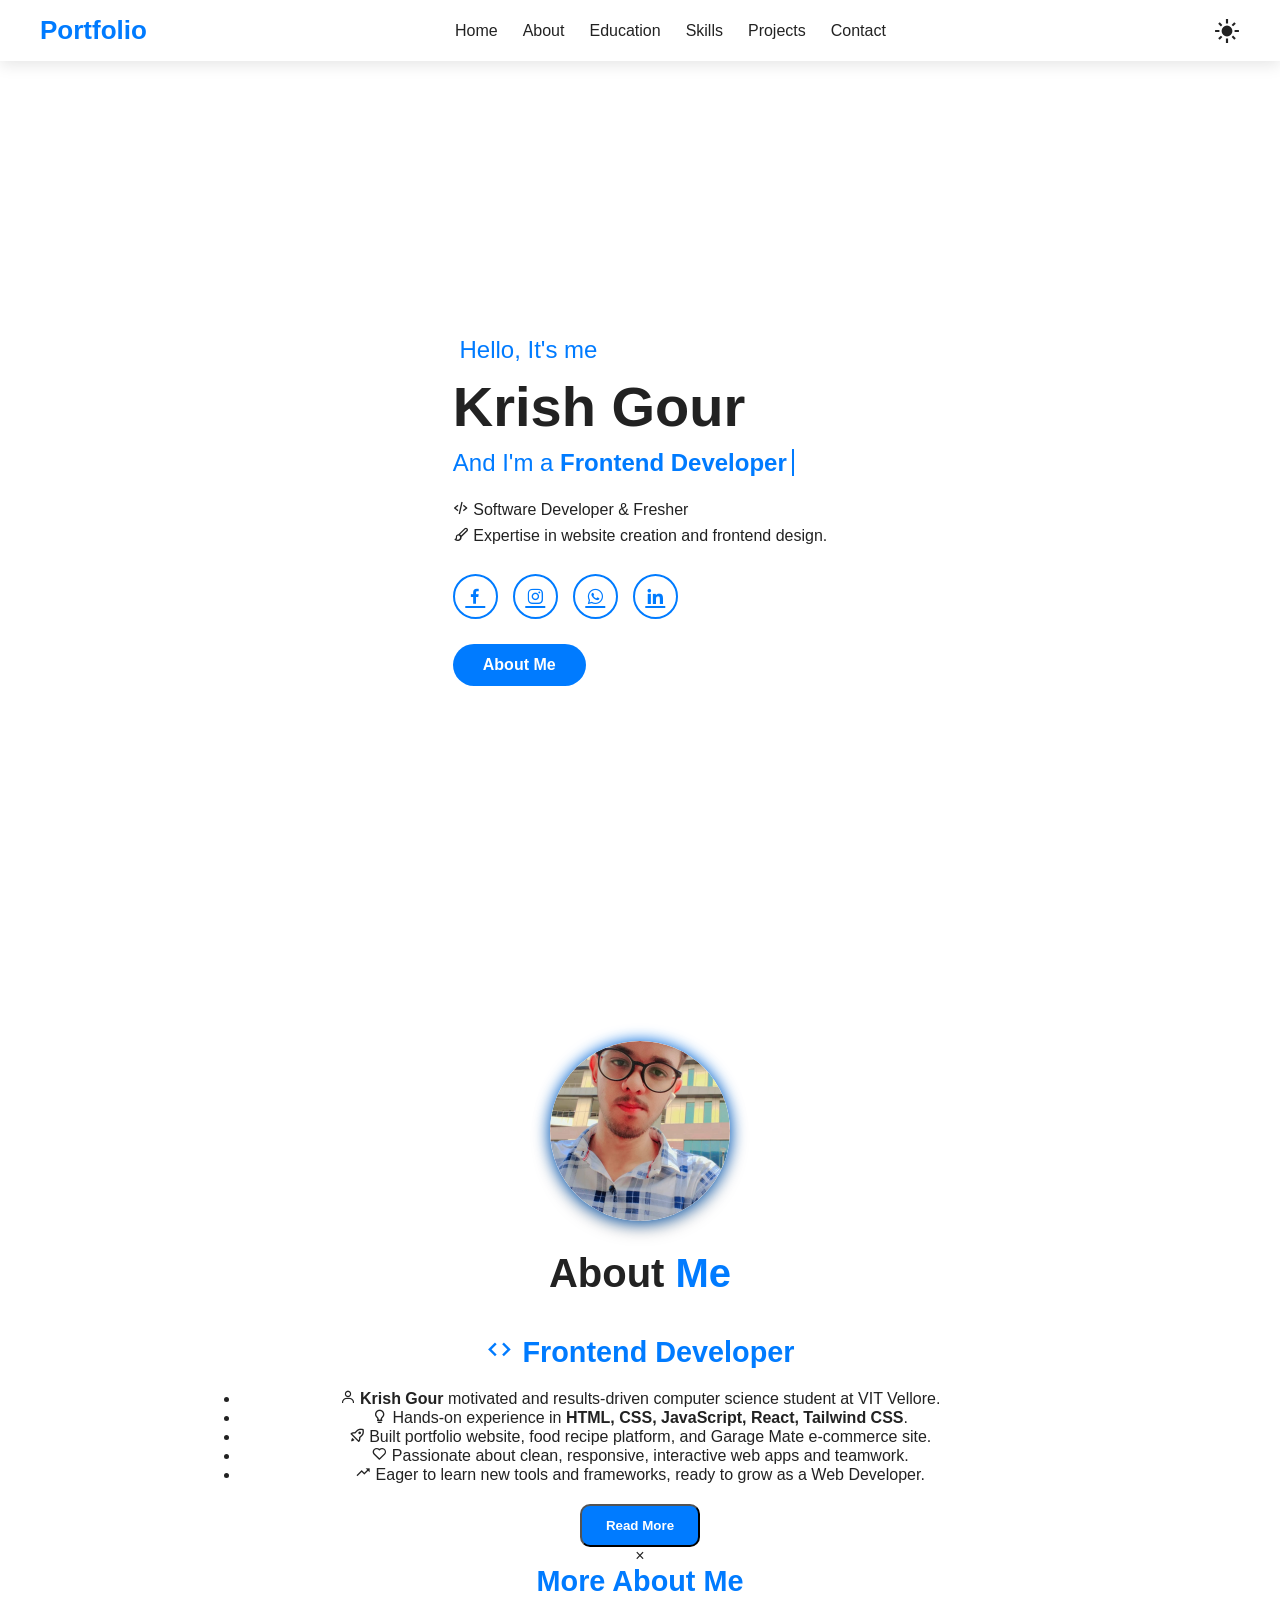
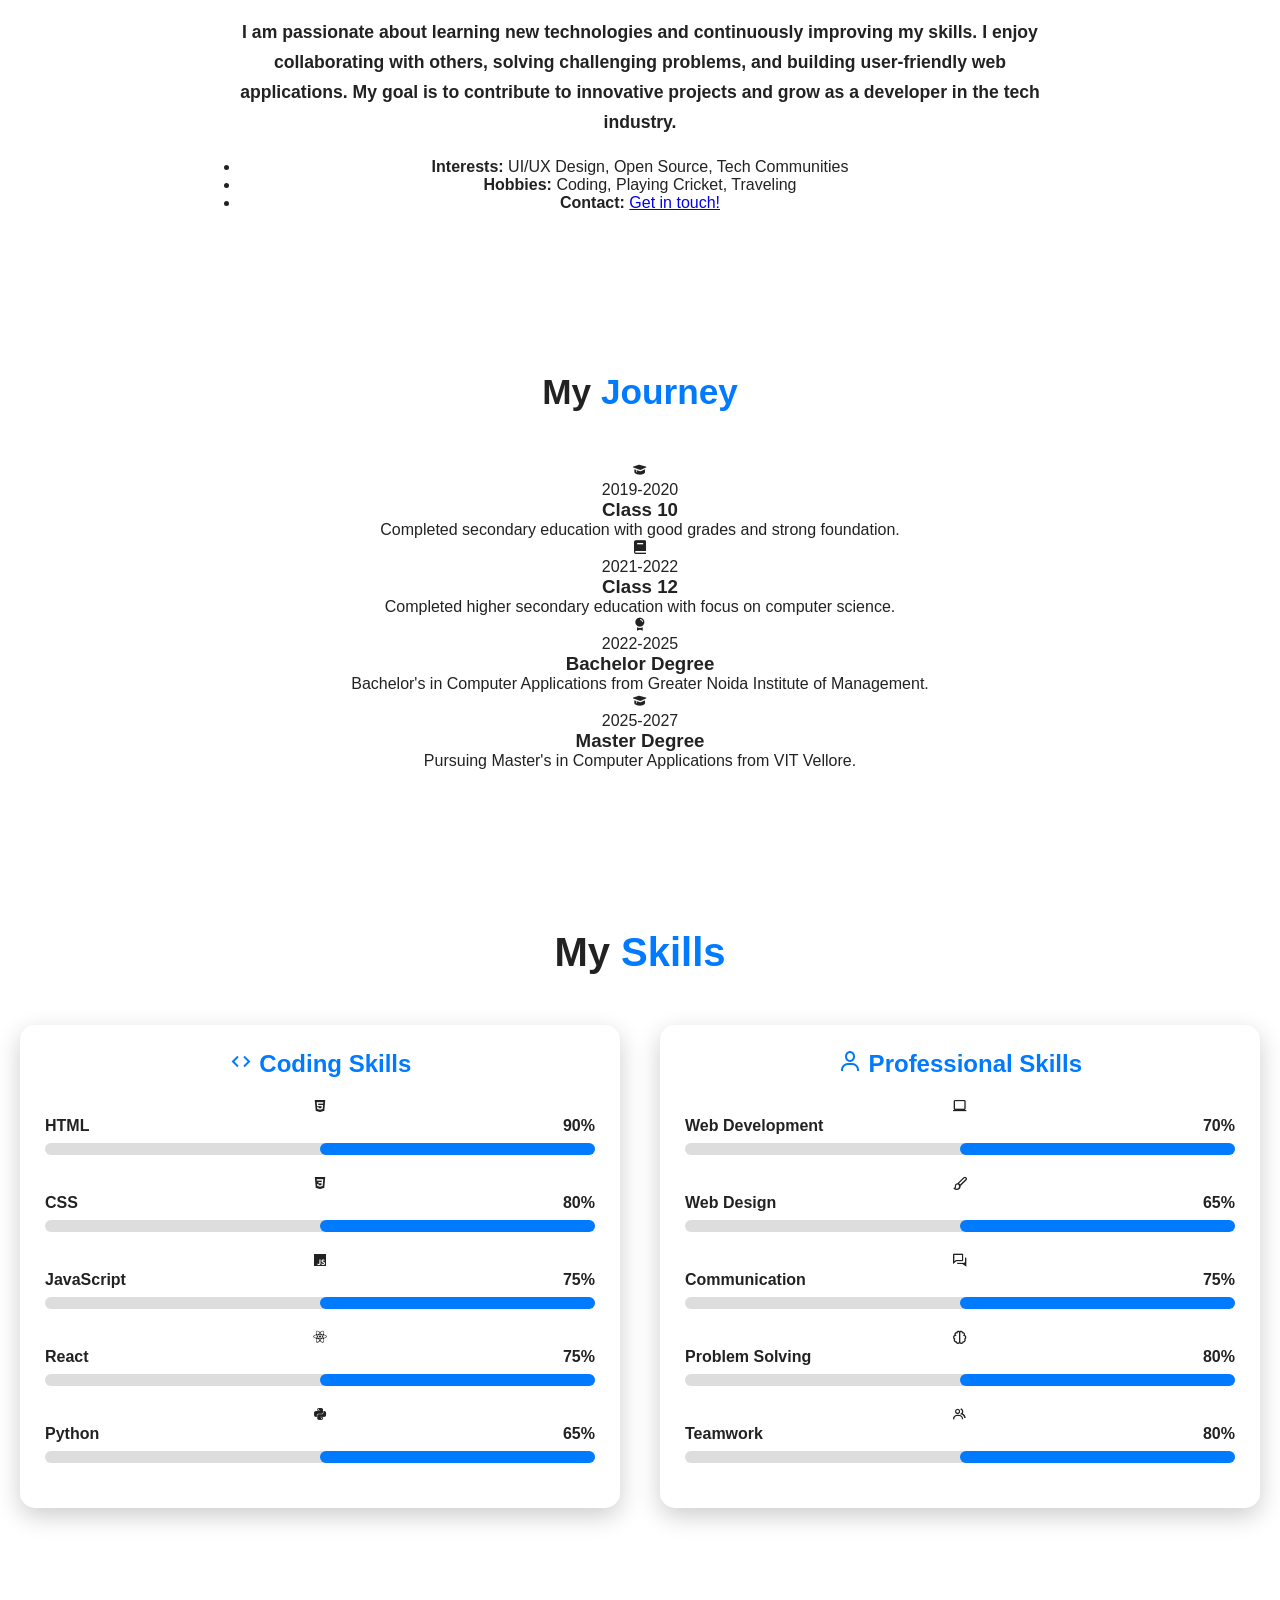
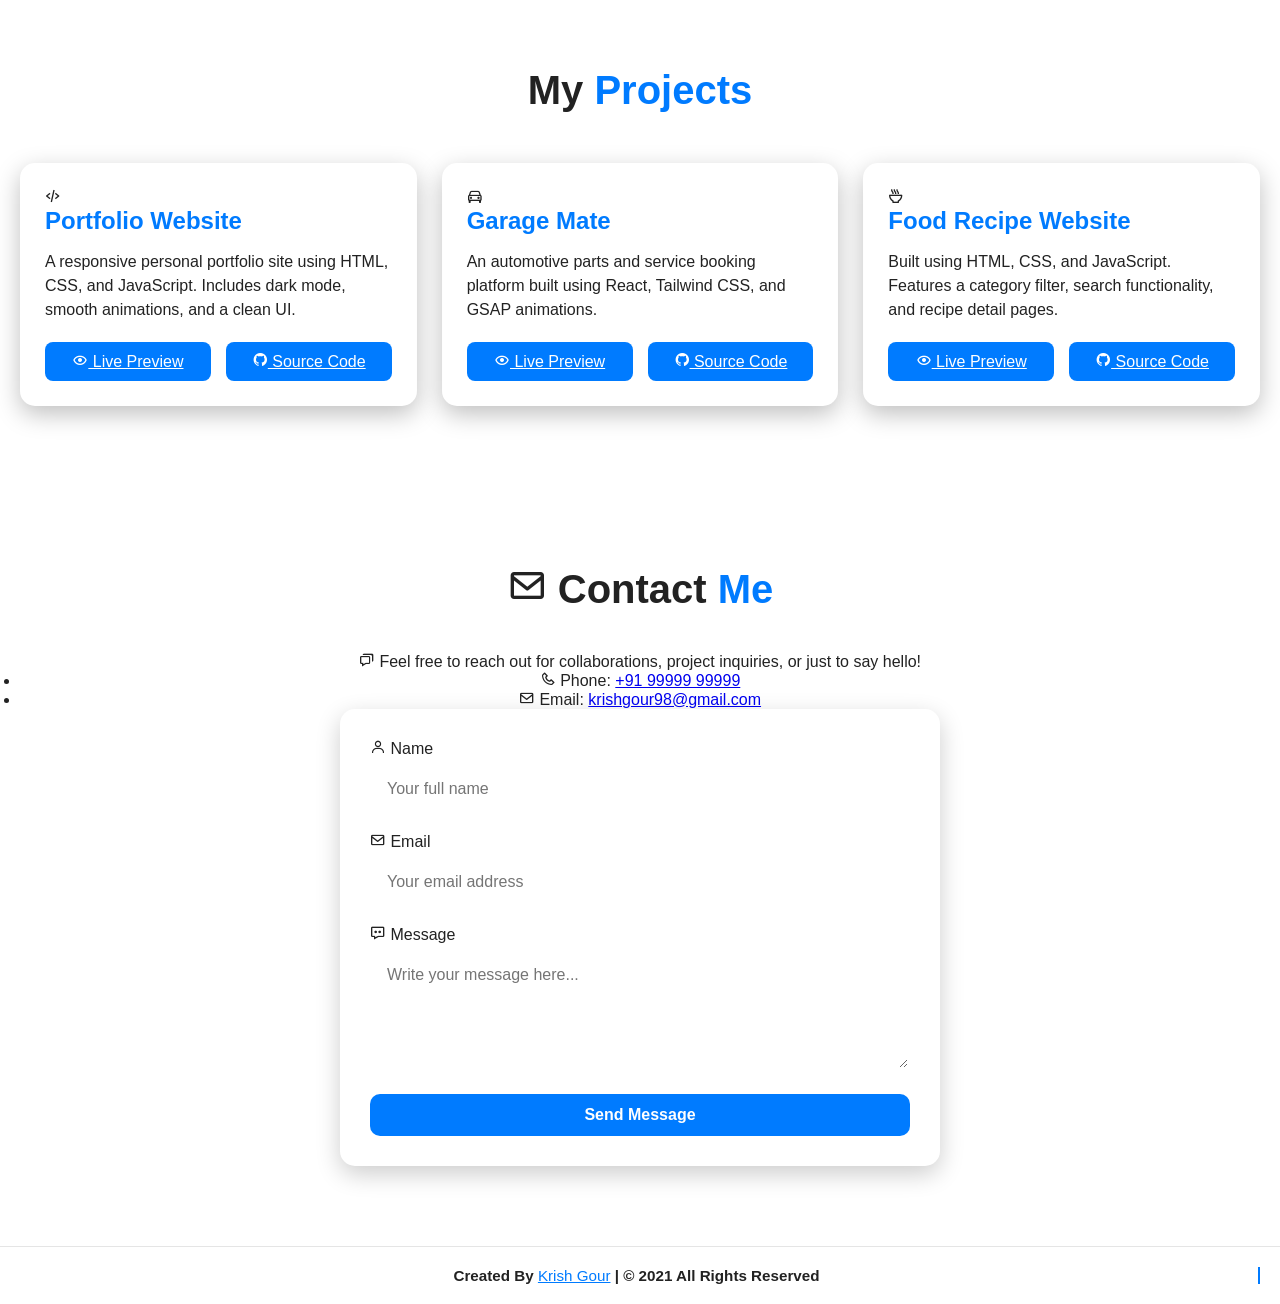
==== commit 1bc4a054: "Update index.html" ====
--- a/index.html
+++ b/index.html
@@ -50,95 +50,96 @@
 
   <!-- Home Section -->
   <section class="home" id="home">
-    <div class="home-content">
-      <h3>Hello, It's me</h3>
-      <h1>Krish Gour</h1>
-      <h3>And I'm a <span class="text"></span></h3>
-      <p>
-        Software Developer and I'm a fresher.<br />
-        Expertise in website creation and frontend design.
-      </p>
-      <div class="home-sci">
-        <a href="#"><i class="bx bxl-facebook"></i></a>
-        <a href="#"><i class="bx bxl-instagram"></i></a>
-        <a href="#"><i class="bx bxl-whatsapp"></i></a>
-        <a href="#"><i class="bx bxl-linkedin"></i></a>
-      </div>
-      <a href="#about" class="btn-box">More About Me</a>
+  <div class="home-content modern animate-section">
+      <div class="home-intro">
+        <h3><i class='bx bx-hand'></i> Hello, It's me</h3>
+        <h1>Krish Gour</h1>
+        <h3>And I'm a <span class="text"></span></h3>
+        <p>
+          <i class='bx bx-code-alt'></i> Software Developer & Fresher<br />
+          <i class='bx bx-paint'></i> Expertise in website creation and frontend design.
+        </p>
+        <div class="home-sci modern">
+          <a href="#"><i class="bx bxl-facebook"></i></a>
+          <a href="#"><i class="bx bxl-instagram"></i></a>
+          <a href="#"><i class="bx bxl-whatsapp"></i></a>
+          <a href="#"><i class="bx bxl-linkedin"></i></a>
+        </div>
+        <a href="#about" class="btn-box">About Me</a>
+      </div>
     </div>
   </section>
 
 <!-- About Section -->
 <section class="about-section" id="about">
-  <h2 class="heading">About <span>Me</span></h2>
-  <div class="about-img">
-    <img src="krish.jpg" alt="Krish Gour" />
-  </div>
-  <div class="about-content">
-    <h3>Frontend Developer</h3>
-    <p>
-      Hello! I'm <strong>Krish Gour</strong>, a motivated and results-driven computer science student
-      currently pursuing my Master's in Computer Applications from VIT Vellore.
-    </p>
-    <p>
-      I have hands-on experience in frontend technologies like <strong>HTML, CSS, JavaScript, React,
-      and Tailwind CSS</strong>. I’ve built multiple projects including a personal portfolio website,
-      a food recipe platform, and an e-commerce service site called Garage Mate.
-    </p>
-    <p>
-      I'm passionate about building clean, responsive, and interactive web applications. I thrive in
-      collaborative environments and am always eager to learn new tools and frameworks to improve my
-      development skills.
-    </p>
-    <p>
-      Looking forward to kickstarting my career as a <strong>Web Developer</strong> where I can
-      contribute meaningfully and grow alongside the tech industry.
-    </p>
-
-    <button class="btn">Read More</button>
+  <div class="about-card modern animate-section">
+    <div class="about-img modern">
+      <img src="krish.jpg" alt="Krish Gour" />
+    </div>
+    <div class="about-content modern">
+      <h2 class="heading">About <span>Me</span></h2>
+      <h3><i class='bx bx-code'></i> Frontend Developer</h3>
+      <ul class="about-highlights">
+        <li><i class='bx bx-user'></i> <strong>Krish Gour</strong> motivated and results-driven computer science student at VIT Vellore.</li>
+        <li><i class='bx bx-bulb'></i> Hands-on experience in <strong>HTML, CSS, JavaScript, React, Tailwind CSS</strong>.</li>
+        <li><i class='bx bx-rocket'></i> Built portfolio website, food recipe platform, and Garage Mate e-commerce site.</li>
+        <li><i class='bx bx-heart'></i> Passionate about clean, responsive, interactive web apps and teamwork.</li>
+        <li><i class='bx bx-trending-up'></i> Eager to learn new tools and frameworks, ready to grow as a Web Developer.</li>
+      </ul>
+      <button class="btn">Read More</button>
+      <div id="about-modal" class="about-modal">
+        <div class="about-modal-content">
+          <span class="about-modal-close">&times;</span>
+          <h3>More About Me</h3>
+          <p>
+            I am passionate about learning new technologies and continuously improving my skills. I enjoy collaborating with others, solving challenging problems, and building user-friendly web applications. My goal is to contribute to innovative projects and grow as a developer in the tech industry.
+          </p>
+          <ul>
+            <li><strong>Interests:</strong> UI/UX Design, Open Source, Tech Communities</li>
+            <li><strong>Hobbies:</strong> Coding, Playing Cricket, Traveling</li>
+            <li><strong>Contact:</strong> <a href="#contact">Get in touch!</a></li>
+          </ul>
+        </div>
+      </div>
+    </div>
   </div>
 </section>
 
 <!-- Education Section -->
 <section class="education" id="education">
-  <h2>MY <span>JOURNEY</span></h2>
-  <div class="education-row">
-    <div class="education-column">
-      <h3 class="title">Education</h3>
-      <div class="education-box">
-
-        <div class="education-content">
-          <div class="content">
-            <div class="year"><i class="bx bxs-calendar"></i> 2019-2020</div>
-            <h3>Class 10</h3>
-            <p>Completed secondary education with good grades and strong foundation.</p>
-          </div>
-        </div>
-
-        <div class="education-content">
-          <div class="content">
-            <div class="year"><i class="bx bxs-calendar"></i> 2021-2022</div>
-            <h3>Class 12</h3>
-            <p>Completed higher secondary education with focus on computer science.</p>
-          </div>
-        </div>
-
-        <div class="education-content">
-          <div class="content">
-            <div class="year"><i class="bx bxs-calendar"></i> 2022-2025</div>
-            <h3>Bachelor Degree</h3>
-            <p>Bachelor's in Computer Applications from Greater Noida Institute of Management.</p>
-          </div>
-        </div>
-
-        <div class="education-content">
-          <div class="content">
-            <div class="year"><i class="bx bxs-calendar"></i> 2025-2027</div>
-            <h3>Master Degree</h3>
-            <p>Pursuing Master's in Computer Applications from VIT Vellore.</p>
-          </div>
-        </div>
-
+
+  <h2 class="heading">My <span>Journey</span></h2>
+  <div class="timeline animate-section">
+    <div class="timeline-item">
+      <div class="timeline-icon"><i class='bx bxs-graduation'></i></div>
+      <div class="timeline-content">
+        <span class="timeline-date">2019-2020</span>
+        <h3>Class 10</h3>
+        <p>Completed secondary education with good grades and strong foundation.</p>
+      </div>
+    </div>
+    <div class="timeline-item">
+      <div class="timeline-icon"><i class='bx bxs-book'></i></div>
+      <div class="timeline-content">
+        <span class="timeline-date">2021-2022</span>
+        <h3>Class 12</h3>
+        <p>Completed higher secondary education with focus on computer science.</p>
+      </div>
+    </div>
+    <div class="timeline-item">
+      <div class="timeline-icon"><i class='bx bxs-award'></i></div>
+      <div class="timeline-content">
+        <span class="timeline-date">2022-2025</span>
+        <h3>Bachelor Degree</h3>
+        <p>Bachelor's in Computer Applications from Greater Noida Institute of Management.</p>
+      </div>
+    </div>
+    <div class="timeline-item">
+      <div class="timeline-icon"><i class='bx bxs-graduation'></i></div>
+      <div class="timeline-content">
+        <span class="timeline-date">2025-2027</span>
+        <h3>Master Degree</h3>
+        <p>Pursuing Master's in Computer Applications from VIT Vellore.</p>
       </div>
     </div>
   </div>
@@ -147,60 +148,66 @@
 
    <!-- Skills Section -->
  <section class="skills" id="skills">
-    <h2>MY <span>SKILLS</span></h2>
-    <div class="skills-row">
-
-      <!-- Coding Skills -->
-      <div class="skills-column">
-        <h3 class="title">Coding Skills</h3>
+    <h2 class="heading">My <span>Skills</span></h2>
+  <div class="skills-row animate-section">
+      <div class="skills-column modern">
+        <h3 class="title"><i class='bx bx-code'></i> Coding Skills</h3>
         <div class="skills-box">
           <div class="skills-content">
-            <div class="progress" style="--skill-percent: 90%;">
+            <div class="progress modern" style="--skill-percent: 90%;">
+              <div class="skill-icon"><i class='bx bxl-html5'></i></div>
               <h3>HTML <span>90%</span></h3>
               <div class="bar"><span></span></div>
             </div>
-            <div class="progress" style="--skill-percent: 80%;">
+            <div class="progress modern" style="--skill-percent: 80%;">
+              <div class="skill-icon"><i class='bx bxl-css3'></i></div>
               <h3>CSS <span>80%</span></h3>
               <div class="bar"><span></span></div>
             </div>
-            <div class="progress" style="--skill-percent: 75%;">
+            <div class="progress modern" style="--skill-percent: 75%;">
+              <div class="skill-icon"><i class='bx bxl-javascript'></i></div>
               <h3>JavaScript <span>75%</span></h3>
               <div class="bar"><span></span></div>
             </div>
-            <div class="progress" style="--skill-percent: 75%;">
+            <div class="progress modern" style="--skill-percent: 75%;">
+              <div class="skill-icon"><i class='bx bxl-react'></i></div>
               <h3>React <span>75%</span></h3>
               <div class="bar"><span></span></div>
             </div>
-            <div class="progress" style="--skill-percent: 65%;">
+            <div class="progress modern" style="--skill-percent: 65%;">
+              <div class="skill-icon"><i class='bx bxl-python'></i></div>
               <h3>Python <span>65%</span></h3>
               <div class="bar"><span></span></div>
             </div>
           </div>
         </div>
       </div>
-
-      <!-- Professional Skills -->
-      <div class="skills-column">
-        <h3 class="title">Professional Skills</h3>
+      <div class="skills-column modern">
+        <h3 class="title"><i class='bx bx-user'></i> Professional Skills</h3>
         <div class="skills-box">
           <div class="skills-content">
-            <div class="progress" style="--skill-percent: 70%;">
+            <div class="progress modern" style="--skill-percent: 70%;">
+              <div class="skill-icon"><i class='bx bx-laptop'></i></div>
               <h3>Web Development <span>70%</span></h3>
               <div class="bar"><span></span></div>
             </div>
-            <div class="progress" style="--skill-percent: 65%;">
+            <div class="progress modern" style="--skill-percent: 65%;">
+              <div class="skill-icon"><i class='bx bx-paint'></i></div>
               <h3>Web Design <span>65%</span></h3>
               <div class="bar"><span></span></div>
             </div>
-            <div class="progress" style="--skill-percent: 75%;">
+            <div class="progress modern" style="--skill-percent: 75%;">
+              <div class="skill-icon"><i class='bx bx-conversation'></i></div>
               <h3>Communication <span>75%</span></h3>
               <div class="bar"><span></span></div>
             </div>
-            <div class="progress" style="--skill-percent: 80%;">
+            <div class="progress modern" style="--skill-percent: 80%;">
+              <div class="skill-icon"><i class='bx bx-brain'></i></div>
               <h3>Problem Solving <span>80%</span></h3>
               <div class="bar"><span></span></div>
             </div>
-            <div class="progress" style="--skill-percent: 80%;">
+            <div class="progress modern" style="--skill-percent: 80%;">
+              <div class="skill-icon"><i class='bx bx-group'></i></div>
               <h3>Teamwork <span>80%</span></h3>
               <div class="bar"><span></span></div>
             </div>
@@ -212,66 +219,72 @@
 
 <!-- Projects Section -->
 <section class="projects" id="projects">
+
   <h2 class="heading">My <span>Projects</span></h2>
-  <div class="projects-container">
-
-    <!-- Portfolio Website -->
-    <div class="project-card">
-      <h3>Portfolio Website</h3>
-      <p>
-        A responsive personal portfolio site using HTML, CSS, and JavaScript. Includes dark mode, smooth animations, and a clean UI.
-      </p>
-      <div class="project-links">
-        <a href="http://127.0.0.1:5500/html/Portfolio/index.html" target="_blank" class="btn">Live Preview</a>
-        <a href="https://github.com/krishgour98/portfolio" target="_blank" class="btn">Source Code</a>
-      </div>
-    </div>
-
-    <!-- Garage Mate -->
-    <div class="project-card">
-      <h3>Garage Mate</h3>
-      <p>
-        An automotive parts and service booking platform built using React, Tailwind CSS, and GSAP animations.
-      </p>
-      <div class="project-links">
-        <a href="http://192.168.1.12:8080/" target="_blank" class="btn">Live Preview</a>
-        <a href="#" target="_blank" class="btn">Source Code</a>
-      </div>
-    </div>
-
-    <!-- Food Recipe Website -->
-    <div class="project-card">
-      <h3>Food Recipe Website</h3>
-      <p>
-        Built using HTML, CSS, and JavaScript. Features a category filter, search functionality, and recipe detail pages.
-      </p>
-      <div class="project-links">
-        <a href="http://127.0.0.1:5500/html/FOOD/index.html" target="_blank" class="btn">Live Preview</a>
-        <a href="https://github.com/krishgour98/food-website" target="_blank" class="btn">Source Code</a>
-      </div>
-    </div>
-
+  <div class="projects-container animate-section">
+    <div class="project-card modern">
+      <div class="project-icon"><i class='bx bx-code-alt'></i></div>
+      <div class="project-details">
+        <h3>Portfolio Website</h3>
+        <p>A responsive personal portfolio site using HTML, CSS, and JavaScript. Includes dark mode, smooth animations, and a clean UI.</p>
+        <div class="project-links">
+          <a href="http://127.0.0.1:5500/html/Portfolio/index.html" target="_blank" class="btn project-btn"><i class='bx bx-show'></i> Live Preview</a>
+          <a href="https://github.com/krishgour98/portfolio" target="_blank" class="btn project-btn"><i class='bx bxl-github'></i> Source Code</a>
+        </div>
+      </div>
+    </div>
+    <div class="project-card modern">
+      <div class="project-icon"><i class='bx bx-car'></i></div>
+      <div class="project-details">
+        <h3>Garage Mate</h3>
+        <p>An automotive parts and service booking platform built using React, Tailwind CSS, and GSAP animations.</p>
+        <div class="project-links">
+          <a href="http://192.168.1.12:8080/" target="_blank" class="btn project-btn"><i class='bx bx-show'></i> Live Preview</a>
+          <a href="#" target="_blank" class="btn project-btn"><i class='bx bxl-github'></i> Source Code</a>
+        </div>
+      </div>
+    </div>
+    <div class="project-card modern">
+      <div class="project-icon"><i class='bx bx-bowl-hot'></i></div>
+      <div class="project-details">
+        <h3>Food Recipe Website</h3>
+        <p>Built using HTML, CSS, and JavaScript. Features a category filter, search functionality, and recipe detail pages.</p>
+        <div class="project-links">
+          <a href="http://127.0.0.1:5500/html/FOOD/index.html" target="_blank" class="btn project-btn"><i class='bx bx-show'></i> Live Preview</a>
+          <a href="https://github.com/krishgour98/food-website" target="_blank" class="btn project-btn"><i class='bx bxl-github'></i> Source Code</a>
+        </div>
+      </div>
+    </div>
   </div>
 </section>
 
     <!-- Contact Section -->
    <section class="contact" id="contact">
-  <h2>Contact <span>Me</span></h2>
-  <form class="contact-form" action="#" method="POST">
-    <div class="form-group">
-      <label for="name">Name</label>
-      <input type="text" id="name" name="name" placeholder="Your full name" required>
-    </div>
-    <div class="form-group">
-      <label for="email">Email</label>
-      <input type="email" id="email" name="email" placeholder="Your email address" required>
-    </div>
-    <div class="form-group">
-      <label for="message">Message</label>
-      <textarea id="message" name="message" placeholder="Write your message here..." rows="5" required></textarea>
-    </div>
-    <button type="submit" class="btn">Send Message</button>
-  </form>
+  <div class="contact-card modern animate-section">
+    <div class="contact-info">
+      <h2 class="heading"><i class='bx bx-envelope'></i> Contact <span>Me</span></h2>
+      <p><i class='bx bx-chat'></i> Feel free to reach out for collaborations, project inquiries, or just to say hello!</p>
+      <ul class="contact-highlights">
+        <li><i class='bx bx-phone'></i> Phone: <a href="tel:+919999999999">+91 99999 99999</a></li>
+        <li><i class='bx bx-envelope'></i> Email: <a href="mailto:krishgour98@gmail.com">krishgour98@gmail.com</a></li>
+      </ul>
+    </div>
+    <form class="contact-form modern" action="#" method="POST">
+      <div class="form-group">
+        <label for="name"><i class='bx bx-user'></i> Name</label>
+        <input type="text" id="name" name="name" placeholder="Your full name" required>
+      </div>
+      <div class="form-group">
+        <label for="email"><i class='bx bx-envelope'></i> Email</label>
+        <input type="email" id="email" name="email" placeholder="Your email address" required>
+      </div>
+      <div class="form-group">
+        <label for="message"><i class='bx bx-message-dots'></i> Message</label>
+        <textarea id="message" name="message" placeholder="Write your message here..." rows="5" required></textarea>
+      </div>
+      <button type="submit" class="btn">Send Message</button>
+    </form>
+  </div>
 </section>
 
 
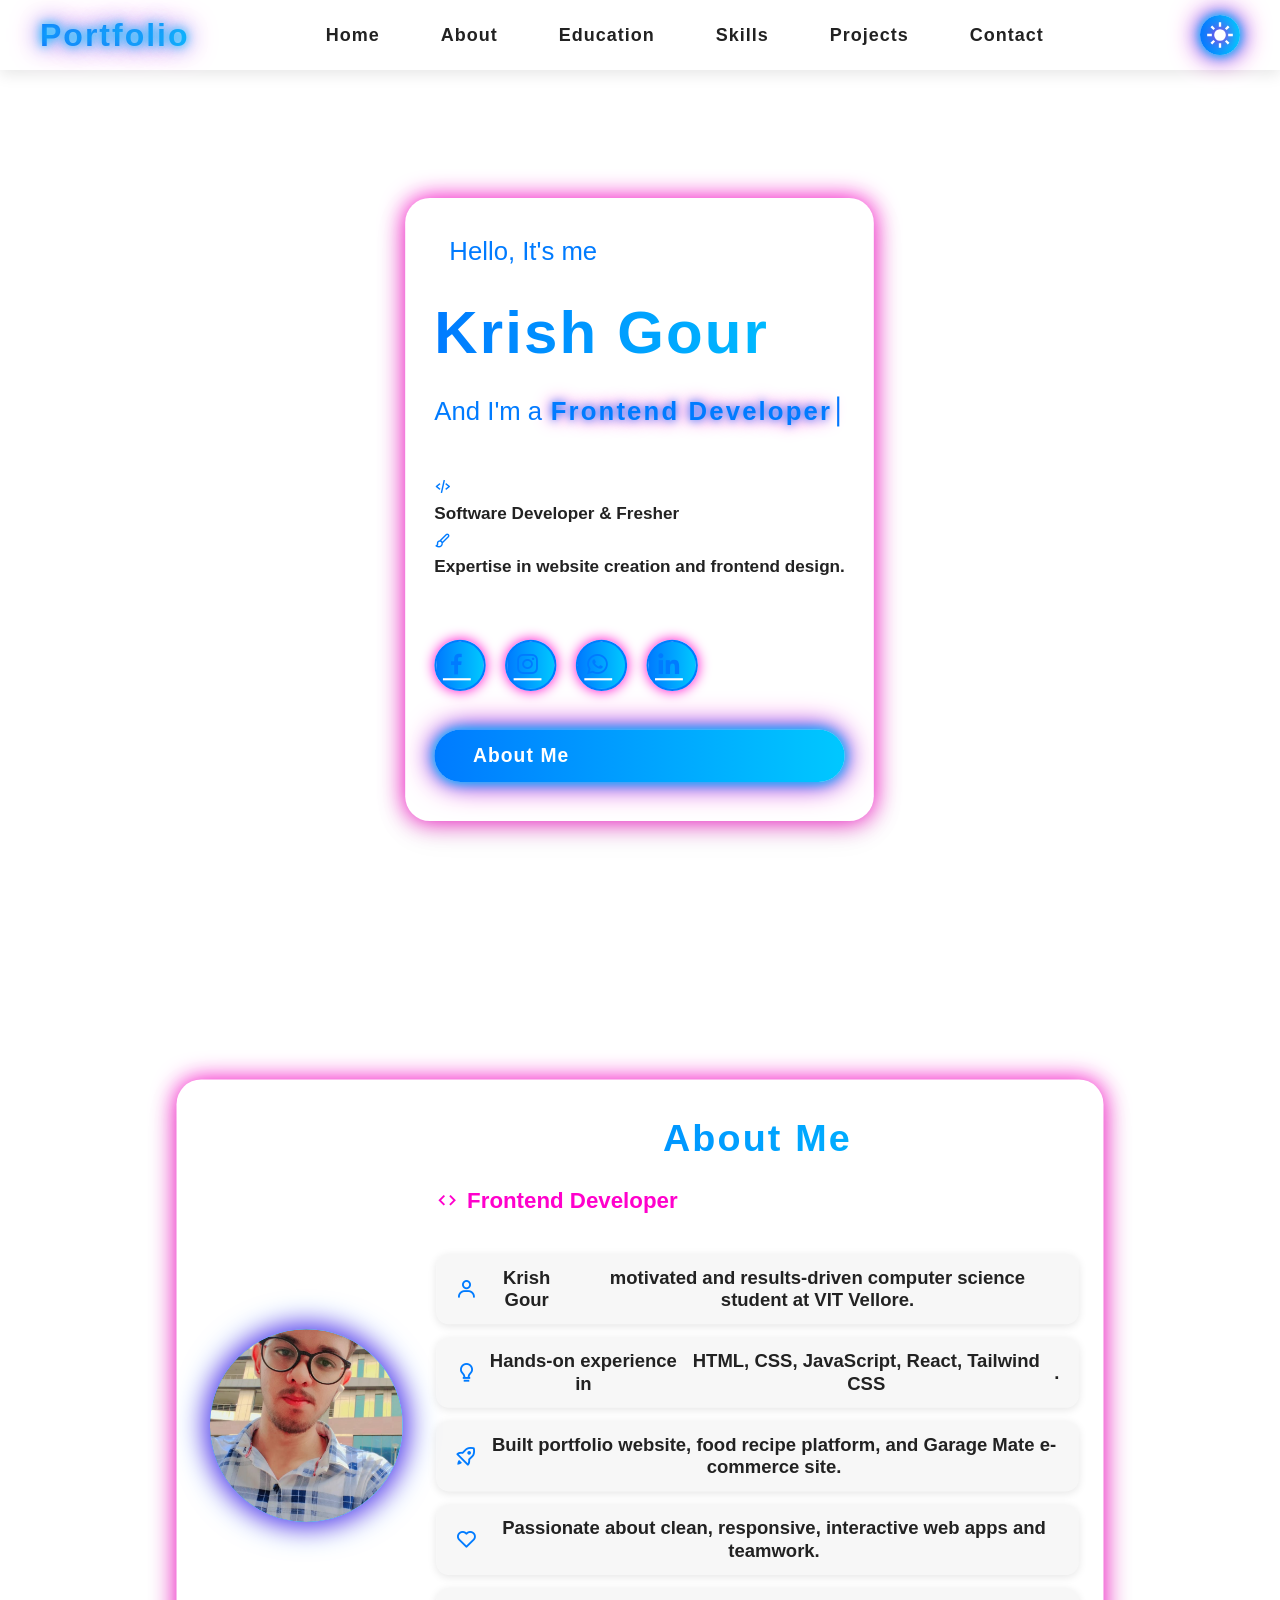
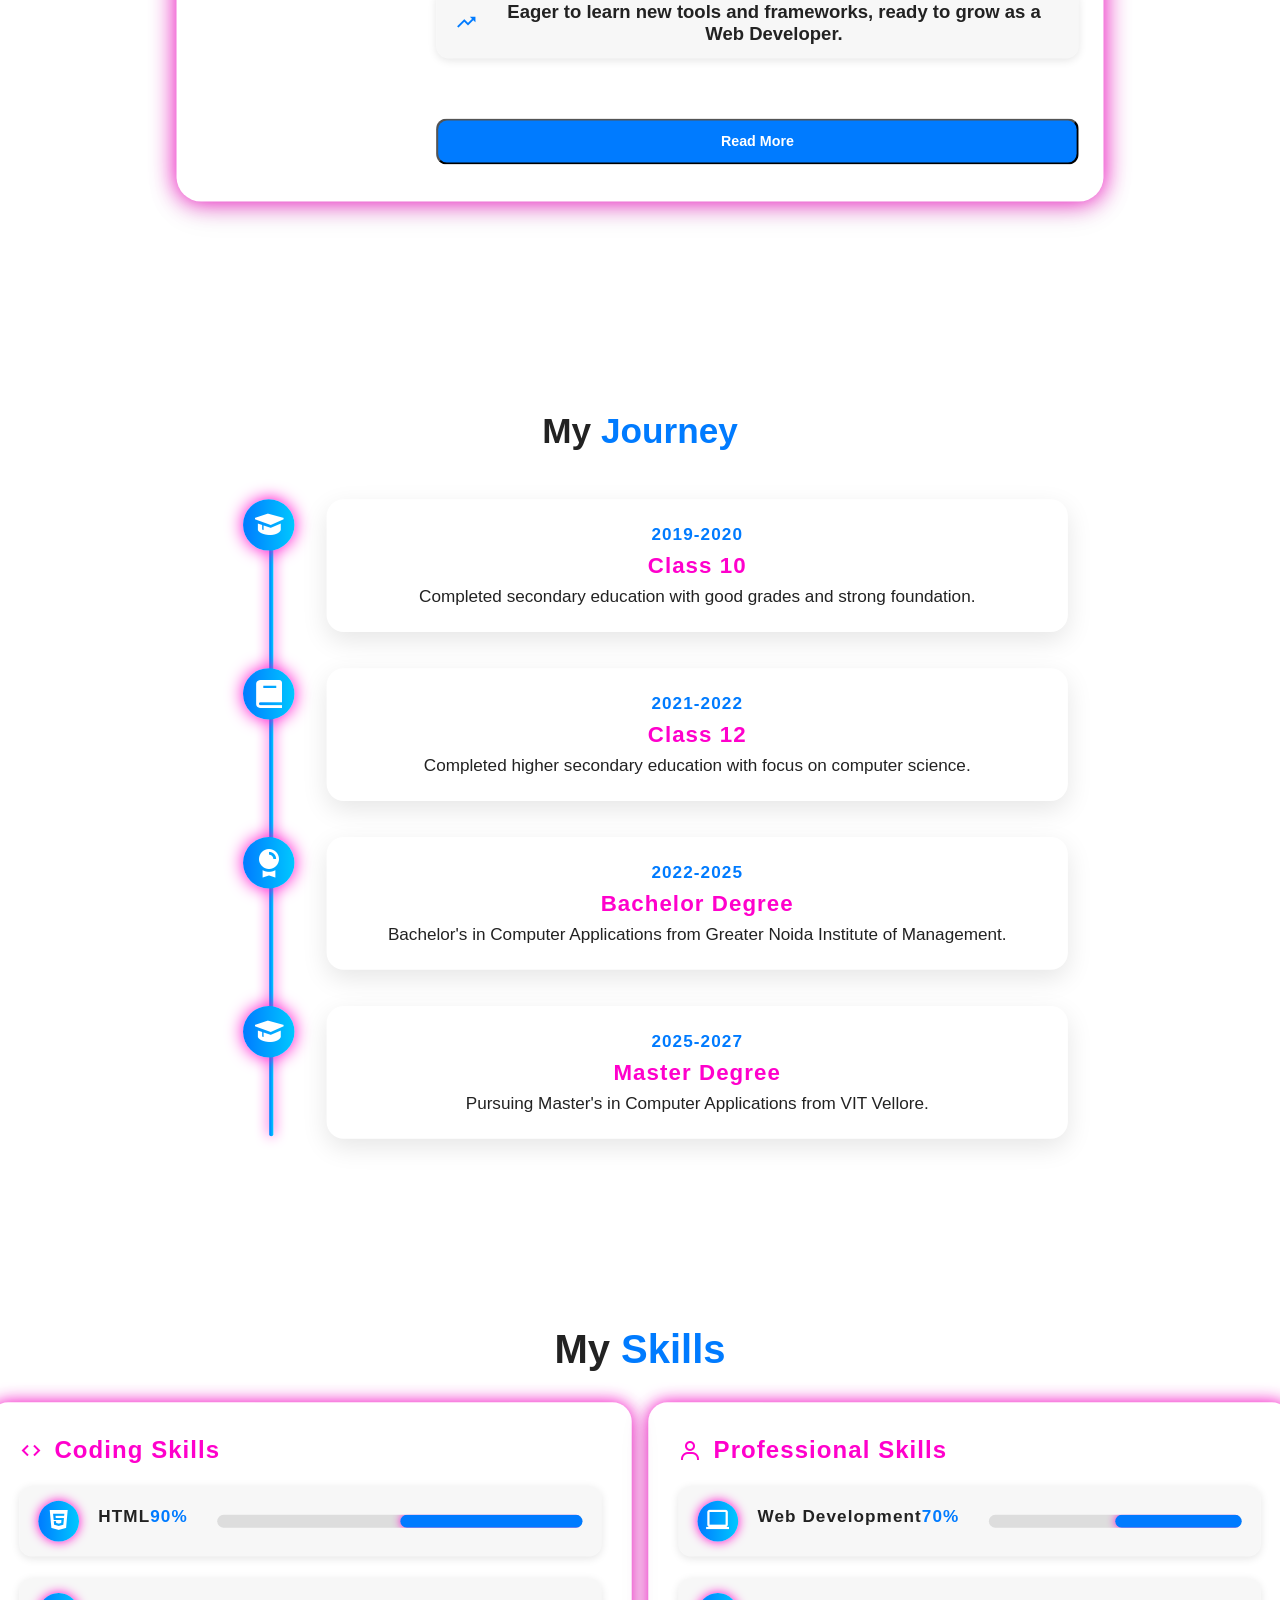
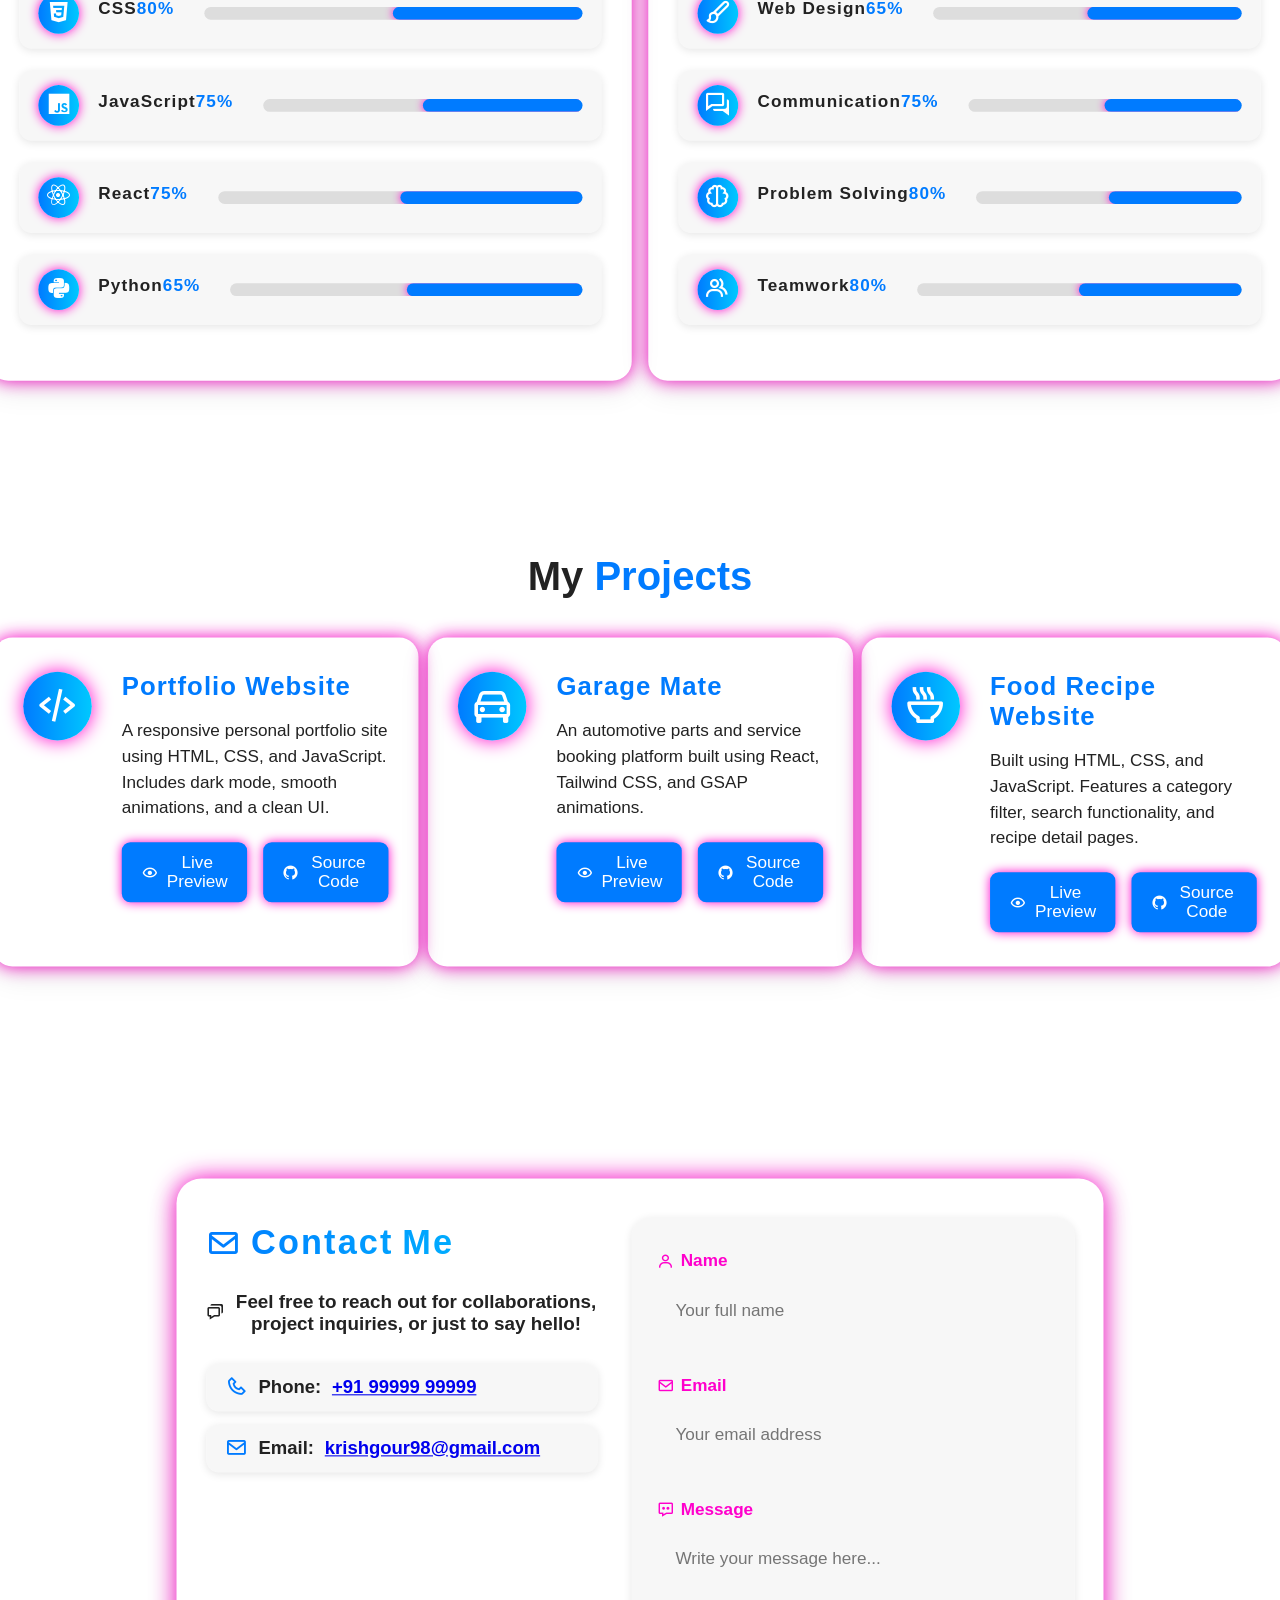
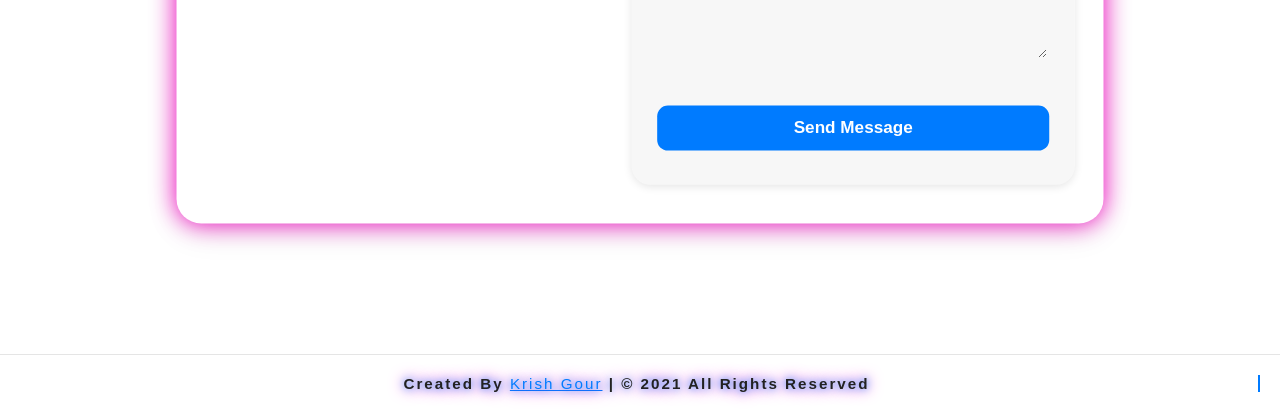
==== commit 187cff78: "Update index.html" ====
--- a/index.html
+++ b/index.html
@@ -228,7 +228,7 @@
         <h3>Portfolio Website</h3>
         <p>A responsive personal portfolio site using HTML, CSS, and JavaScript. Includes dark mode, smooth animations, and a clean UI.</p>
         <div class="project-links">
-          <a href="http://127.0.0.1:5500/html/Portfolio/index.html" target="_blank" class="btn project-btn"><i class='bx bx-show'></i> Live Preview</a>
+          <a href="https://krishgour98.github.io/portfolio/" target="_blank" class="btn project-btn"><i class='bx bx-show'></i> Live Preview</a>
           <a href="https://github.com/krishgour98/portfolio" target="_blank" class="btn project-btn"><i class='bx bxl-github'></i> Source Code</a>
         </div>
       </div>
@@ -239,8 +239,8 @@
         <h3>Garage Mate</h3>
         <p>An automotive parts and service booking platform built using React, Tailwind CSS, and GSAP animations.</p>
         <div class="project-links">
-          <a href="http://192.168.1.12:8080/" target="_blank" class="btn project-btn"><i class='bx bx-show'></i> Live Preview</a>
-          <a href="#" target="_blank" class="btn project-btn"><i class='bx bxl-github'></i> Source Code</a>
+          <a href=" https://krishgour98.github.io/Garage-Mate/" target="_blank" class="btn project-btn"><i class='bx bx-show'></i> Live Preview</a>
+          <a href="https://github.com/krishgour98/Garage-Mate" target="_blank" class="btn project-btn"><i class='bx bxl-github'></i> Source Code</a>
         </div>
       </div>
     </div>
@@ -250,7 +250,7 @@
         <h3>Food Recipe Website</h3>
         <p>Built using HTML, CSS, and JavaScript. Features a category filter, search functionality, and recipe detail pages.</p>
         <div class="project-links">
-          <a href="http://127.0.0.1:5500/html/FOOD/index.html" target="_blank" class="btn project-btn"><i class='bx bx-show'></i> Live Preview</a>
+          <a href="https://krishgour98.github.io/Food-website/" target="_blank" class="btn project-btn"><i class='bx bx-show'></i> Live Preview</a>
           <a href="https://github.com/krishgour98/food-website" target="_blank" class="btn project-btn"><i class='bx bxl-github'></i> Source Code</a>
         </div>
       </div>
--- a/portfolio.css
+++ b/portfolio.css
@@ -1,18 +1,710 @@
+/* ================== STAGGERED CHILD ANIMATION ================== */
+/* Speed advance, smooth, pop effect */
+.animate-section .animate-child {
+  opacity: 0;
+  transform: translateY(30px) scale(0.97);
+  transition: opacity 0.35s cubic-bezier(0.7,0,0.3,1), transform 0.35s cubic-bezier(0.7,0,0.3,1);
+}
+.animate-section.visible .animate-child {
+  opacity: 1;
+  transform: translateY(0) scale(1.04);
+  transition: opacity 0.35s cubic-bezier(0.7,0,0.3,1), transform 0.35s cubic-bezier(0.7,0,0.3,1);
+}
+/* ================== SECTION ANIMATION ================== */
+/* Speed advance, smooth, pop effect */
+.animate-section {
+  opacity: 0;
+  transform: translateY(40px) scale(0.98);
+  transition: opacity 0.45s cubic-bezier(0.7,0,0.3,1), transform 0.45s cubic-bezier(0.7,0,0.3,1);
+}
+.animate-section.visible {
+  opacity: 1;
+  transform: translateY(0) scale(1.03);
+  transition: opacity 0.45s cubic-bezier(0.7,0,0.3,1), transform 0.45s cubic-bezier(0.7,0,0.3,1);
+}
+/* ================== MODERN CONTACT SECTION ================== */
+.contact-card.modern {
+  display: flex;
+  align-items: flex-start;
+  justify-content: center;
+  gap: 48px;
+  background: var(--card-bg);
+  border-radius: 24px;
+  box-shadow: 0 8px 32px var(--shadow), 0 0 24px var(--accent-color);
+  padding: 48px 36px;
+  margin: 40px auto 60px auto;
+  max-width: 900px;
+  position: relative;
+  overflow: hidden;
+}
+.contact-info {
+  flex: 1;
+  display: flex;
+  flex-direction: column;
+  gap: 18px;
+}
+.contact-info h2.heading {
+  font-size: 2rem;
+  font-weight: 900;
+  background: var(--primary-gradient);
+  -webkit-background-clip: text;
+  background-clip: text;
+  -webkit-text-fill-color: transparent;
+  margin-bottom: 8px;
+  letter-spacing: 2px;
+  display: flex;
+  align-items: center;
+  gap: 8px;
+}
+.contact-info p {
+  font-size: 1.1rem;
+  color: var(--text-color);
+  font-weight: 600;
+  margin-bottom: 8px;
+  display: flex;
+  align-items: center;
+  gap: 8px;
+}
+.contact-highlights {
+  list-style: none;
+  padding: 0;
+  margin: 0 0 18px 0;
+  display: flex;
+  flex-direction: column;
+  gap: 12px;
+}
+.contact-highlights li {
+  font-size: 1.08rem;
+  color: var(--text-color);
+  font-weight: 600;
+  background: rgba(0,0,0,0.03);
+  border-radius: 12px;
+  padding: 12px 18px;
+  box-shadow: 0 2px 8px var(--shadow);
+  display: flex;
+  align-items: center;
+  gap: 10px;
+  transition: box-shadow 0.3s, background 0.3s;
+}
+.contact-highlights li:hover {
+  background: var(--primary-gradient);
+  color: #fff;
+  box-shadow: 0 0 18px var(--accent-color);
+}
+.contact-highlights i {
+  color: var(--primary-color);
+  font-size: 1.3rem;
+}
+.contact-form.modern {
+  flex: 1;
+  background: rgba(0,0,0,0.03);
+  border-radius: 18px;
+  box-shadow: 0 2px 8px var(--shadow);
+  padding: 32px 24px;
+  display: flex;
+  flex-direction: column;
+  gap: 18px;
+}
+.contact-form.modern .form-group label {
+  font-size: 1rem;
+  font-weight: 700;
+  color: var(--accent-color);
+  display: flex;
+  align-items: center;
+  gap: 6px;
+}
+.contact-form.modern .form-group input,
+.contact-form.modern .form-group textarea {
+  background: var(--base-alt);
+  color: var(--text-color);
+  border-radius: 10px;
+  border: 2px solid transparent;
+  outline: none;
+  font-size: 1rem;
+  padding: 12px 15px;
+  margin-top: 6px;
+  transition: border 0.3s, box-shadow 0.3s;
+}
+.contact-form.modern .form-group input:focus,
+.contact-form.modern .form-group textarea:focus {
+  border: 2px solid var(--primary-color);
+  box-shadow: 0 0 8px var(--primary-color);
+}
+@media (max-width: 900px) {
+  .contact-card.modern {
+    flex-direction: column;
+    gap: 24px;
+    padding: 32px 12px;
+  }
+}
+/* ================== ABOUT MODAL POPUP ================== */
+.about-modal {
+  display: none;
+  position: fixed;
+  z-index: 9999;
+  left: 0;
+  top: 0;
+  width: 100vw;
+  height: 100vh;
+  background: rgba(0,0,0,0.5);
+  align-items: center;
+  justify-content: center;
+}
+.about-modal.active {
+  display: flex;
+}
+.about-modal-content {
+  background: var(--card-bg);
+  border-radius: 18px;
+  box-shadow: 0 8px 32px var(--shadow), 0 0 24px var(--accent-color);
+  padding: 36px 32px;
+  max-width: 400px;
+  width: 90vw;
+  color: #222;
+  position: relative;
+  animation: modalFadeIn 0.4s;
+}
+body.dark .about-modal-content {
+  color: #fff;
+}
+
+.about-modal-close {
+  position: absolute;
+  top: 18px;
+  right: 22px;
+  font-size: 2rem;
+  color: var(--accent-color);
+  cursor: pointer;
+  transition: color 0.2s;
+}
+.about-modal-close:hover {
+  color: var(--primary-color);
+}
+@keyframes modalFadeIn {
+  from { opacity: 0; transform: scale(0.9); }
+  to { opacity: 1; transform: scale(1); }
+}
+/* ================== MODERN ABOUT SECTION ================== */
+.about-card.modern {
+  display: flex;
+  align-items: center;
+  justify-content: center;
+  gap: 48px;
+  background: var(--card-bg);
+  border-radius: 24px;
+  box-shadow: 0 8px 32px var(--shadow), 0 0 24px var(--accent-color);
+  padding: 48px 36px;
+  margin: 40px auto 60px auto;
+  max-width: 900px;
+  position: relative;
+  overflow: hidden;
+}
+.about-img.modern {
+  min-width: 180px;
+  min-height: 180px;
+  border-radius: 50%;
+  overflow: hidden;
+  box-shadow: 0 0 32px var(--primary-color), 0 0 24px var(--accent-color);
+  background: var(--primary-gradient);
+  display: flex;
+  align-items: center;
+  justify-content: center;
+  transition: box-shadow 0.3s, transform 0.3s;
+}
+.about-img.modern img {
+  width: 100%;
+  height: 100%;
+  object-fit: cover;
+  border-radius: 50%;
+  transition: transform 0.4s, box-shadow 0.4s;
+}
+.about-img.modern:hover {
+  box-shadow: 0 0 48px var(--accent-color);
+  transform: scale(1.08);
+}
+.about-content.modern {
+  flex: 1;
+  display: flex;
+  flex-direction: column;
+  gap: 18px;
+}
+.about-content.modern h2.heading {
+  font-size: 2.2rem;
+  font-weight: 900;
+  background: var(--primary-gradient);
+  -webkit-background-clip: text;
+  background-clip: text;
+  -webkit-text-fill-color: transparent;
+  margin-bottom: 8px;
+  letter-spacing: 2px;
+}
+.about-content.modern h3 {
+  font-size: 1.3rem;
+  font-weight: 700;
+  color: var(--accent-color);
+  display: flex;
+  align-items: center;
+  gap: 8px;
+}
+.about-highlights {
+  list-style: none;
+  padding: 0;
+  margin: 0 0 18px 0;
+  display: flex;
+  flex-direction: column;
+  gap: 12px;
+}
+.about-highlights li {
+  font-size: 1.08rem;
+  color: var(--text-color);
+  font-weight: 600;
+  background: rgba(0,0,0,0.03);
+  border-radius: 12px;
+  padding: 12px 18px;
+  box-shadow: 0 2px 8px var(--shadow);
+  display: flex;
+  align-items: center;
+  gap: 10px;
+  transition: box-shadow 0.3s, background 0.3s;
+}
+.about-highlights li:hover {
+  background: var(--primary-gradient);
+  color: #fff;
+  box-shadow: 0 0 18px var(--accent-color);
+}
+.about-highlights i {
+  color: var(--primary-color);
+  font-size: 1.3rem;
+}
+@media (max-width: 900px) {
+  .about-card.modern {
+    flex-direction: column;
+    gap: 24px;
+    padding: 32px 12px;
+  }
+  .about-img.modern {
+    margin-bottom: 18px;
+  }
+}
+/* ================== MODERN HOME SECTION ================== */
+.home-content.modern {
+  display: flex;
+  align-items: center;
+  justify-content: center;
+  gap: 48px;
+  background: var(--card-bg);
+  border-radius: 24px;
+  box-shadow: 0 8px 32px var(--shadow), 0 0 24px var(--accent-color);
+  padding: 48px 36px;
+  margin: 40px auto 60px auto;
+  max-width: 900px;
+  position: relative;
+  overflow: hidden;
+}
+.home-profile-img {
+  min-width: 180px;
+  min-height: 180px;
+  border-radius: 50%;
+  overflow: hidden;
+  box-shadow: 0 0 32px var(--primary-color), 0 0 24px var(--accent-color);
+  background: var(--primary-gradient);
+  display: flex;
+  align-items: center;
+  justify-content: center;
+  transition: box-shadow 0.3s, transform 0.3s;
+}
+.home-profile-img img {
+  width: 100%;
+  height: 100%;
+  object-fit: cover;
+  border-radius: 50%;
+  transition: transform 0.4s, box-shadow 0.4s;
+}
+.home-profile-img:hover {
+  box-shadow: 0 0 48px var(--accent-color);
+  transform: scale(1.08);
+}
+.home-intro {
+  flex: 1;
+  display: flex;
+  flex-direction: column;
+  gap: 18px;
+}
+.home-intro h3 {
+  font-size: 1.3rem;
+  font-weight: 700;
+  color: var(--accent-color);
+  display: flex;
+  align-items: center;
+  gap: 8px;
+}
+.home-intro h1 {
+  font-size: 2.8rem;
+  font-weight: 900;
+  background: var(--primary-gradient);
+  -webkit-background-clip: text;
+  background-clip: text;
+  -webkit-text-fill-color: transparent;
+  margin-bottom: 8px;
+  letter-spacing: 2px;
+}
+.home-intro p {
+  font-size: 1.1rem;
+  color: var(--text-color);
+  font-weight: 600;
+  display: flex;
+  flex-direction: column;
+  gap: 4px;
+}
+.home-intro i {
+  color: var(--primary-color);
+  margin-right: 6px;
+}
+.home-sci.modern {
+  display: flex;
+  gap: 18px;
+  margin: 18px 0;
+}
+.home-sci.modern a {
+  display: flex;
+  align-items: center;
+  justify-content: center;
+  width: 48px;
+  height: 48px;
+  border-radius: 50%;
+  background: var(--primary-gradient);
+  color: #fff;
+  font-size: 1.6rem;
+  box-shadow: 0 0 12px var(--accent-color);
+  transition: background 0.3s, box-shadow 0.3s, transform 0.3s;
+}
+.home-sci.modern a:hover {
+  background: linear-gradient(90deg, var(--accent-color) 0%, var(--primary-color) 100%);
+  box-shadow: 0 0 24px var(--accent-color), 0 0 48px var(--primary-color);
+  transform: scale(1.12);
+}
+@media (max-width: 900px) {
+  .home-content.modern {
+    flex-direction: column;
+    gap: 24px;
+    padding: 32px 12px;
+  }
+  .home-profile-img {
+    margin-bottom: 18px;
+  }
+}
+/* ================== MODERN SKILLS SECTION ================== */
+.skills-column.modern {
+  background: var(--card-bg);
+  border-radius: 18px;
+  box-shadow: 0 8px 28px var(--shadow), 0 0 16px var(--accent-color);
+  padding: 32px 28px;
+  margin-bottom: 32px;
+  transition: box-shadow 0.3s, transform 0.3s, background 0.3s;
+  position: relative;
+  overflow: hidden;
+}
+.skills-column.modern:hover {
+  box-shadow: 0 16px 48px var(--accent-color), 0 0 32px var(--primary-color);
+  background: var(--primary-gradient);
+  transform: translateY(-6px) scale(1.03);
+}
+.skills-column.modern .title {
+  font-size: 1.4rem;
+  font-weight: 800;
+  color: var(--accent-color);
+  margin-bottom: 18px;
+  letter-spacing: 1px;
+  display: flex;
+  align-items: center;
+  gap: 10px;
+}
+.progress.modern {
+  display: flex;
+  align-items: center;
+  gap: 18px;
+  background: rgba(0,0,0,0.03);
+  border-radius: 12px;
+  padding: 14px 18px;
+  margin-bottom: 18px;
+  box-shadow: 0 2px 8px var(--shadow);
+  transition: box-shadow 0.3s, background 0.3s;
+}
+.progress.modern:hover {
+  background: var(--primary-gradient);
+  box-shadow: 0 0 18px var(--accent-color);
+}
+.skill-icon {
+  min-width: 38px;
+  min-height: 38px;
+  background: var(--primary-gradient);
+  border-radius: 50%;
+  display: flex;
+  align-items: center;
+  justify-content: center;
+  font-size: 1.6rem;
+  color: #fff;
+  box-shadow: 0 0 10px var(--accent-color);
+  transition: box-shadow 0.3s, transform 0.3s;
+}
+.progress.modern:hover .skill-icon {
+  box-shadow: 0 0 20px var(--accent-color);
+  transform: scale(1.12);
+}
+.progress.modern h3 {
+  font-size: 1.1rem;
+  font-weight: 700;
+  color: var(--accent-color);
+  margin-bottom: 0;
+  letter-spacing: 1px;
+}
+.progress.modern span {
+  color: var(--primary-color);
+  font-weight: 700;
+}
+.progress.modern .bar {
+  flex: 1;
+  height: 14px;
+  background: #ddd;
+  border-radius: 10px;
+  overflow: hidden;
+  margin-left: 10px;
+  position: relative;
+}
+.progress.modern .bar span {
+  position: absolute;
+  height: 100%;
+  width: var(--skill-percent);
+  background: var(--primary-gradient);
+  border-radius: 10px;
+  animation: fillBar 2s ease;
+  box-shadow: 0 0 8px var(--accent-color);
+}
+@media (max-width: 700px) {
+  .skills-column.modern {
+    padding: 20px 12px;
+  }
+  .progress.modern {
+    flex-direction: column;
+    align-items: flex-start;
+    gap: 10px;
+    padding: 10px 8px;
+  }
+  .skill-icon {
+    margin-bottom: 6px;
+  }
+}
+/* ================== MODERN PROJECTS SECTION ================== */
+.project-card.modern {
+  display: flex;
+  align-items: flex-start;
+  background: var(--card-bg);
+  border-radius: 18px;
+  box-shadow: 0 8px 28px var(--shadow), 0 0 16px var(--accent-color);
+  padding: 32px 28px;
+  margin-bottom: 32px;
+  transition: box-shadow 0.3s, transform 0.3s, background 0.3s;
+  position: relative;
+  overflow: hidden;
+}
+.project-card.modern:hover {
+  box-shadow: 0 16px 48px var(--accent-color), 0 0 32px var(--primary-color);
+  background: var(--primary-gradient);
+  transform: translateY(-6px) scale(1.03);
+}
+.project-icon {
+  min-width: 64px;
+  min-height: 64px;
+  background: var(--primary-gradient);
+  border-radius: 50%;
+  display: flex;
+  align-items: center;
+  justify-content: center;
+  font-size: 2.5rem;
+  color: #fff;
+  margin-right: 28px;
+  box-shadow: 0 0 18px var(--accent-color);
+  transition: box-shadow 0.3s, transform 0.3s;
+}
+.project-card.modern:hover .project-icon {
+  box-shadow: 0 0 36px var(--accent-color);
+  transform: scale(1.12);
+}
+.project-details {
+  flex: 1;
+}
+.project-details h3 {
+  font-size: 1.4rem;
+  font-weight: 800;
+  color: var(--accent-color);
+  margin-bottom: 10px;
+  letter-spacing: 1px;
+}
+.project-details p {
+  font-size: 1.05rem;
+  color: var(--text-color);
+  margin-bottom: 18px;
+  font-weight: 500;
+}
+.project-links {
+  display: flex;
+  gap: 16px;
+  flex-wrap: wrap;
+}
+.project-btn {
+  display: flex;
+  align-items: center;
+  gap: 8px;
+  padding: 12px 22px;
+  background: var(--primary-gradient);
+  color: #fff;
+  font-weight: 700;
+  border-radius: 10px;
+  font-size: 1rem;
+  box-shadow: 0 0 10px var(--accent-color);
+  text-decoration: none;
+  transition: background 0.3s, box-shadow 0.3s, transform 0.3s;
+}
+.project-btn:hover {
+  background: linear-gradient(90deg, var(--accent-color) 0%, var(--primary-color) 100%);
+  box-shadow: 0 0 24px var(--accent-color), 0 0 48px var(--primary-color);
+  transform: scale(1.08);
+}
+@media (max-width: 700px) {
+  .project-card.modern {
+    flex-direction: column;
+    align-items: flex-start;
+    padding: 20px 12px;
+  }
+  .project-icon {
+    margin-bottom: 16px;
+    margin-right: 0;
+  }
+}
+/* ================== JOURNEY TIMELINE SECTION ================== */
+.timeline {
+  position: relative;
+  max-width: 800px;
+  margin: 60px auto 40px auto;
+  padding-left: 30px;
+}
+.timeline::before {
+  content: '';
+  position: absolute;
+  left: 40px;
+  top: 0;
+  width: 4px;
+  height: 100%;
+  background: var(--primary-gradient);
+  border-radius: 2px;
+  box-shadow: 0 0 12px var(--accent-color);
+}
+.timeline-item {
+  display: flex;
+  align-items: flex-start;
+  margin-bottom: 40px;
+  position: relative;
+}
+.timeline-item:last-child {
+  margin-bottom: 0;
+}
+.timeline-icon {
+  position: relative;
+  left: 0;
+  width: 48px;
+  height: 48px;
+  background: var(--primary-gradient);
+  border-radius: 50%;
+  display: flex;
+  align-items: center;
+  justify-content: center;
+  box-shadow: 0 0 16px var(--accent-color);
+  font-size: 2rem;
+  color: #fff;
+  margin-right: 30px;
+  z-index: 2;
+  transition: transform 0.3s, box-shadow 0.3s;
+}
+.timeline-item:hover .timeline-icon {
+  transform: scale(1.15);
+  box-shadow: 0 0 32px var(--accent-color);
+}
+.timeline-content {
+  background: var(--card-bg);
+  border-radius: 16px;
+  box-shadow: 0 8px 24px var(--shadow);
+  padding: 24px 32px;
+  position: relative;
+  min-width: 220px;
+  flex: 1;
+  transition: box-shadow 0.3s, background 0.3s;
+}
+.timeline-item:hover .timeline-content {
+  box-shadow: 0 12px 36px var(--accent-color);
+  background: var(--primary-gradient);
+  color: #fff;
+}
+.timeline-date {
+  font-size: 1rem;
+  font-weight: 700;
+  color: var(--primary-color);
+  margin-bottom: 8px;
+  display: inline-block;
+  letter-spacing: 1px;
+}
+.timeline-content h3 {
+  font-size: 1.3rem;
+  font-weight: 800;
+  margin-bottom: 8px;
+  color: var(--accent-color);
+  letter-spacing: 1px;
+}
+.timeline-content p {
+  font-size: 1rem;
+  color: var(--text-color);
+  margin-bottom: 0;
+  font-weight: 500;
+}
+@media (max-width: 600px) {
+  .timeline {
+    padding-left: 0;
+  }
+  .timeline::before {
+    left: 20px;
+  }
+  .timeline-icon {
+    width: 36px;
+    height: 36px;
+    font-size: 1.3rem;
+    margin-right: 16px;
+  }
+  .timeline-content {
+    padding: 16px 12px;
+  }
+}
 /* ================== GLOBAL STYLES ================== */
+
     :root {
       --primary-color: #007bff;
+      --primary-gradient: linear-gradient(90deg, #007bff 0%, #00c8ff 100%);
+      --accent-color: #ff00cc;
       --text-color: #222;
       --bg-color: #fff;
       --nav-bg: rgba(255, 255, 255, 0.8);
       --shadow: rgba(0, 0, 0, 0.1);
-    }
+      --neon-shadow: 0 0 10px #00c8ff, 0 0 20px #007bff, 0 0 30px #ff00cc;
+    }
+
 
     body.dark {
-      --primary-color: #0d6efd;
+      --primary-color: #00c8ff;
+      --primary-gradient: linear-gradient(90deg, #00c8ff 0%, #ff00cc 100%);
+      --accent-color: #ff00cc;
       --text-color: #f1f1f1;
       --bg-color: #121212;
       --nav-bg: rgba(18, 18, 18, 0.8);
       --shadow: rgba(255, 255, 255, 0.1);
+      --neon-shadow: 0 0 10px #ff00cc, 0 0 20px #00c8ff, 0 0 30px #007bff;
     }
 
     * {
@@ -45,10 +737,19 @@
     }
 
     .logo {
-      font-size: 26px;
-      font-weight: 700;
-      color: var(--primary-color);
+      font-size: 32px;
+      font-weight: 900;
+      background: var(--primary-gradient);
+      -webkit-background-clip: text;
+      background-clip: text;
+      -webkit-text-fill-color: transparent;
+      text-shadow: var(--neon-shadow);
+      letter-spacing: 2px;
       cursor: pointer;
+      transition: text-shadow 0.3s;
+    }
+    .logo:hover {
+      text-shadow: 0 0 20px var(--accent-color), 0 0 40px var(--primary-color);
     }
 
     .nav {
@@ -60,13 +761,20 @@
     .nav a {
       text-decoration: none;
       color: var(--text-color);
-      font-weight: 500;
-      font-size: 16px;
-      transition: color 0.3s ease;
+      font-weight: 700;
+      font-size: 18px;
+      letter-spacing: 1px;
+      padding: 6px 18px;
+      border-radius: 8px;
+      background: none;
+      transition: background 0.3s, color 0.3s, box-shadow 0.3s;
     }
 
     .nav a:hover {
-      color: var(--primary-color);
+      background: var(--primary-gradient);
+      color: #fff;
+      box-shadow: var(--neon-shadow);
+      text-shadow: 0 0 8px var(--accent-color);
     }
 
     #checkbox-toggle {
@@ -88,18 +796,24 @@
     }
 
     .switch_theme {
-      background: transparent;
+      background: var(--primary-gradient);
       border: none;
       cursor: pointer;
       margin-left: 20px;
       display: flex;
       align-items: center;
+      border-radius: 50%;
+      box-shadow: var(--neon-shadow);
+      padding: 6px;
+      transition: box-shadow 0.3s;
     }
 
     .switch_theme svg {
-      width: 26px;
-      height: 26px;
-      fill: var(--text-color);
+      width: 28px;
+      height: 28px;
+      fill: #fff;
+      filter: drop-shadow(0 0 6px var(--accent-color));
+      transition: filter 0.3s;
     }
 
     .switch_theme svg:nth-child(2) {
@@ -215,29 +929,33 @@
 
     .btn-box {
       display: inline-block;
-      padding: 12px 30px;
-      background: var(--primary-color);
+      padding: 14px 36px;
+      background: var(--primary-gradient);
       color: #fff;
-      font-size: 16px;
-      font-weight: 600;
+      font-size: 18px;
+      font-weight: 700;
       border-radius: 30px;
       text-decoration: none;
-      transition: all 0.3s ease;
+      box-shadow: var(--neon-shadow);
+      letter-spacing: 1px;
+      transition: background 0.3s, box-shadow 0.3s, transform 0.3s;
     }
 
     .btn-box:hover {
-      background: #0056b3;
-      transform: translateY(-3px);
-      box-shadow: 0 6px 15px var(--shadow);
+      background: linear-gradient(90deg, var(--accent-color) 0%, var(--primary-color) 100%);
+      box-shadow: 0 0 30px var(--accent-color), 0 0 60px var(--primary-color);
+      transform: scale(1.07) translateY(-3px);
     }
 
     /* Typing effect cursor */
     .text {
-      color: var(--primary-color);
-      font-weight: 700;
+      color: var(--accent-color);
+      font-weight: 900;
       border-right: 2px solid var(--primary-color);
       padding-right: 5px;
       animation: blink 0.7s infinite;
+      text-shadow: 0 0 8px var(--primary-color), 0 0 16px var(--accent-color);
+      letter-spacing: 2px;
     }
 
     @keyframes blink {
